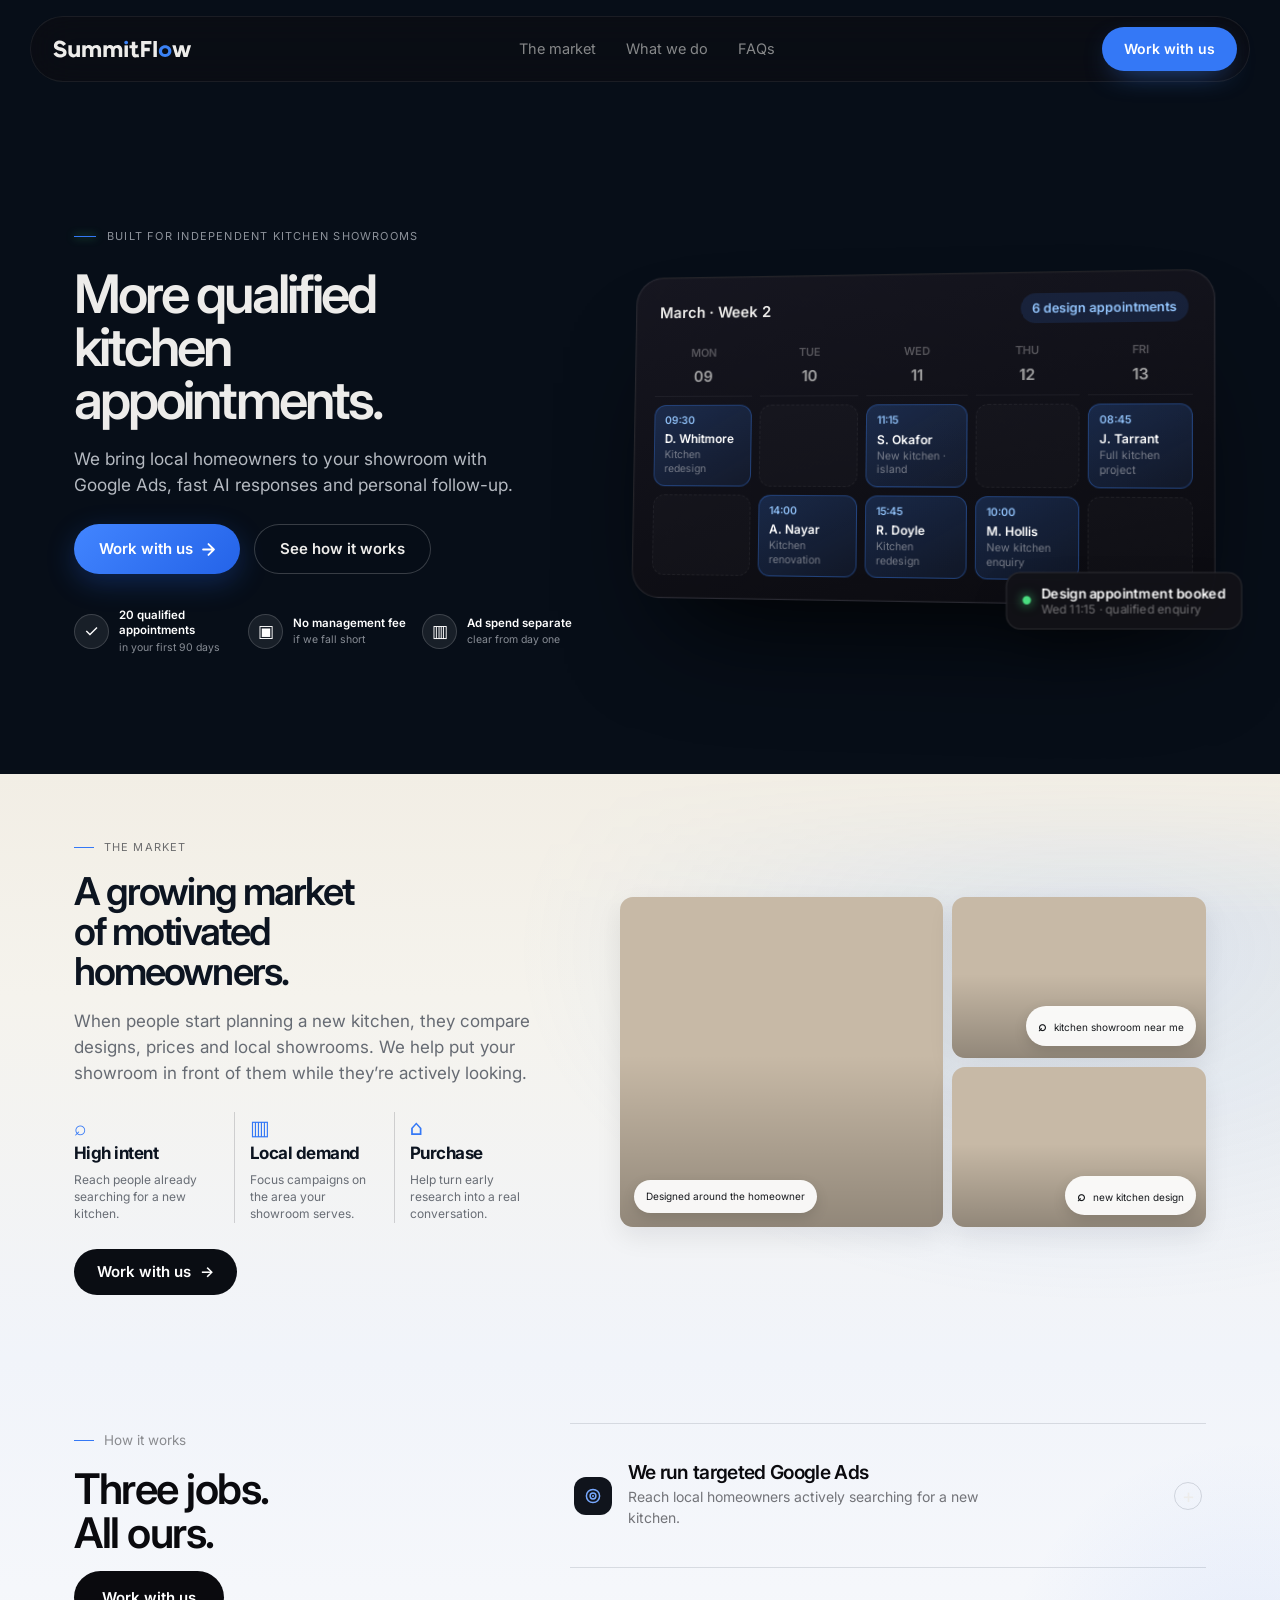
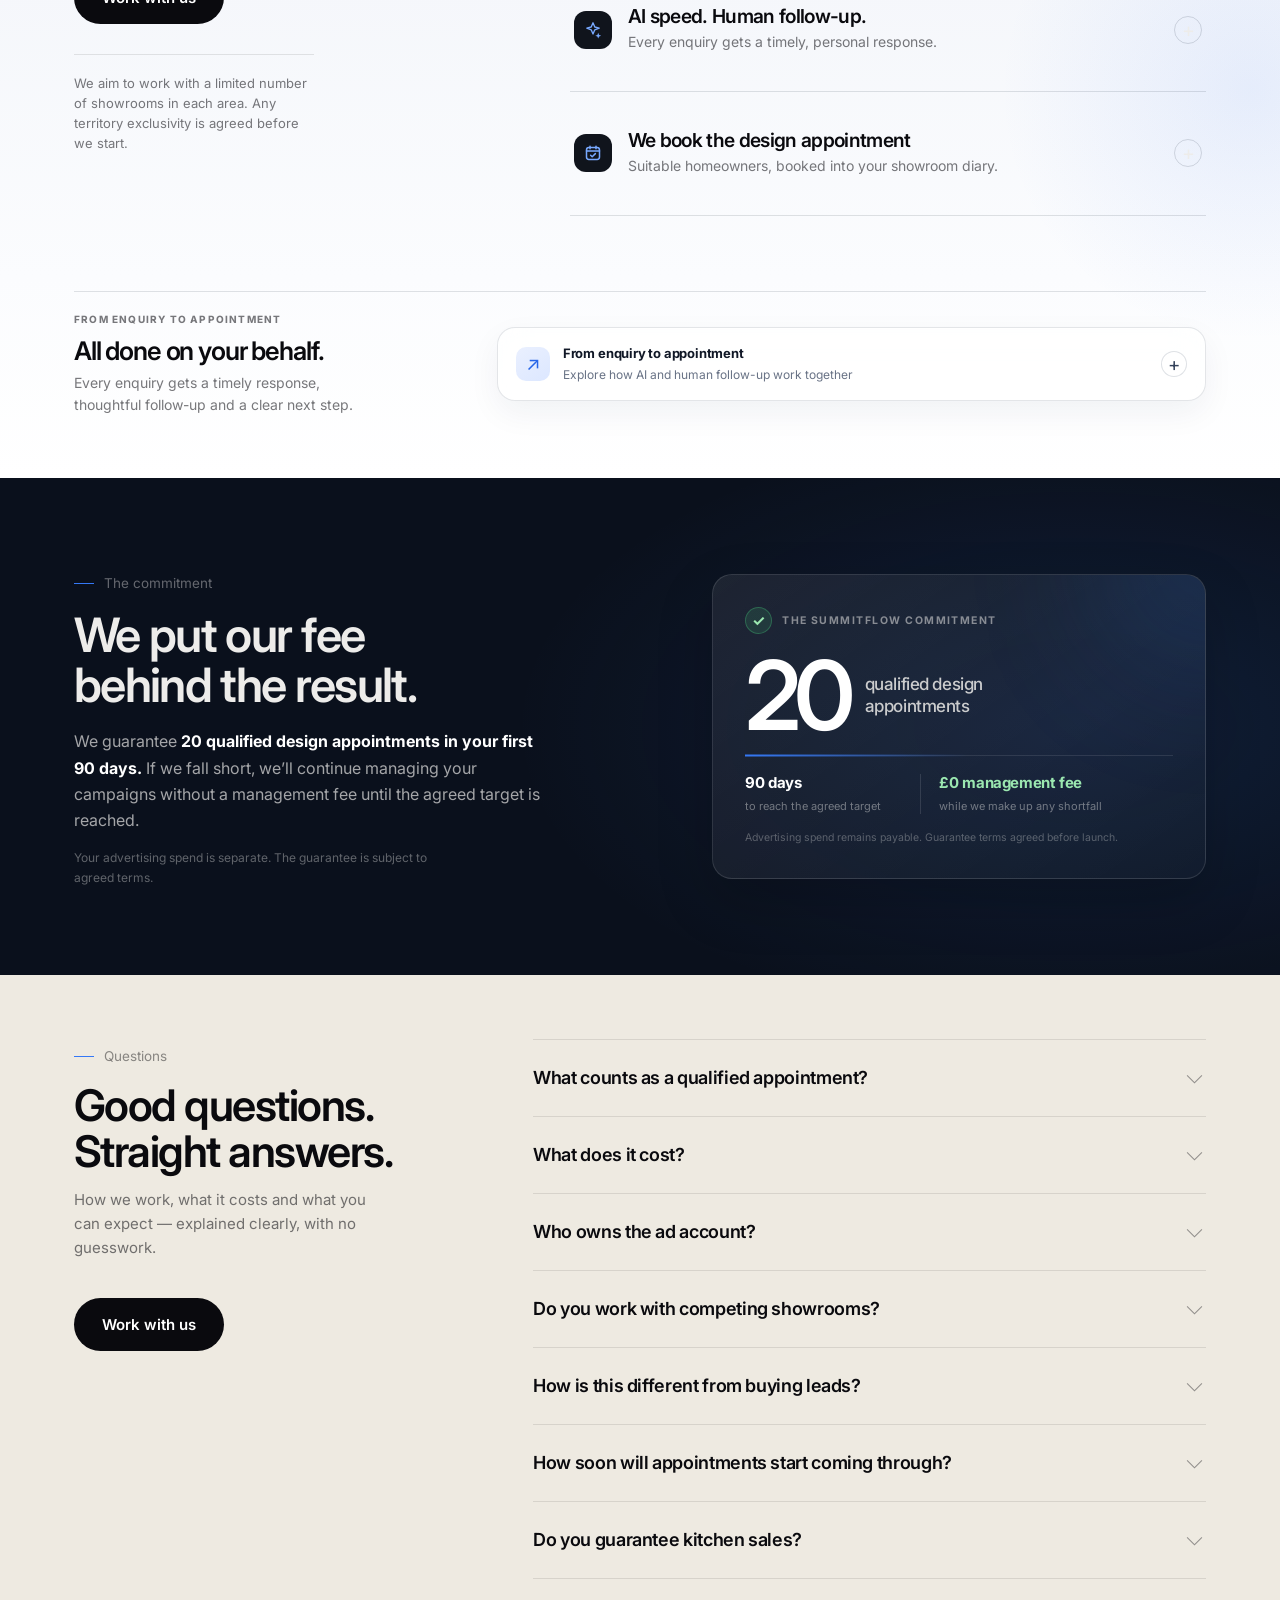
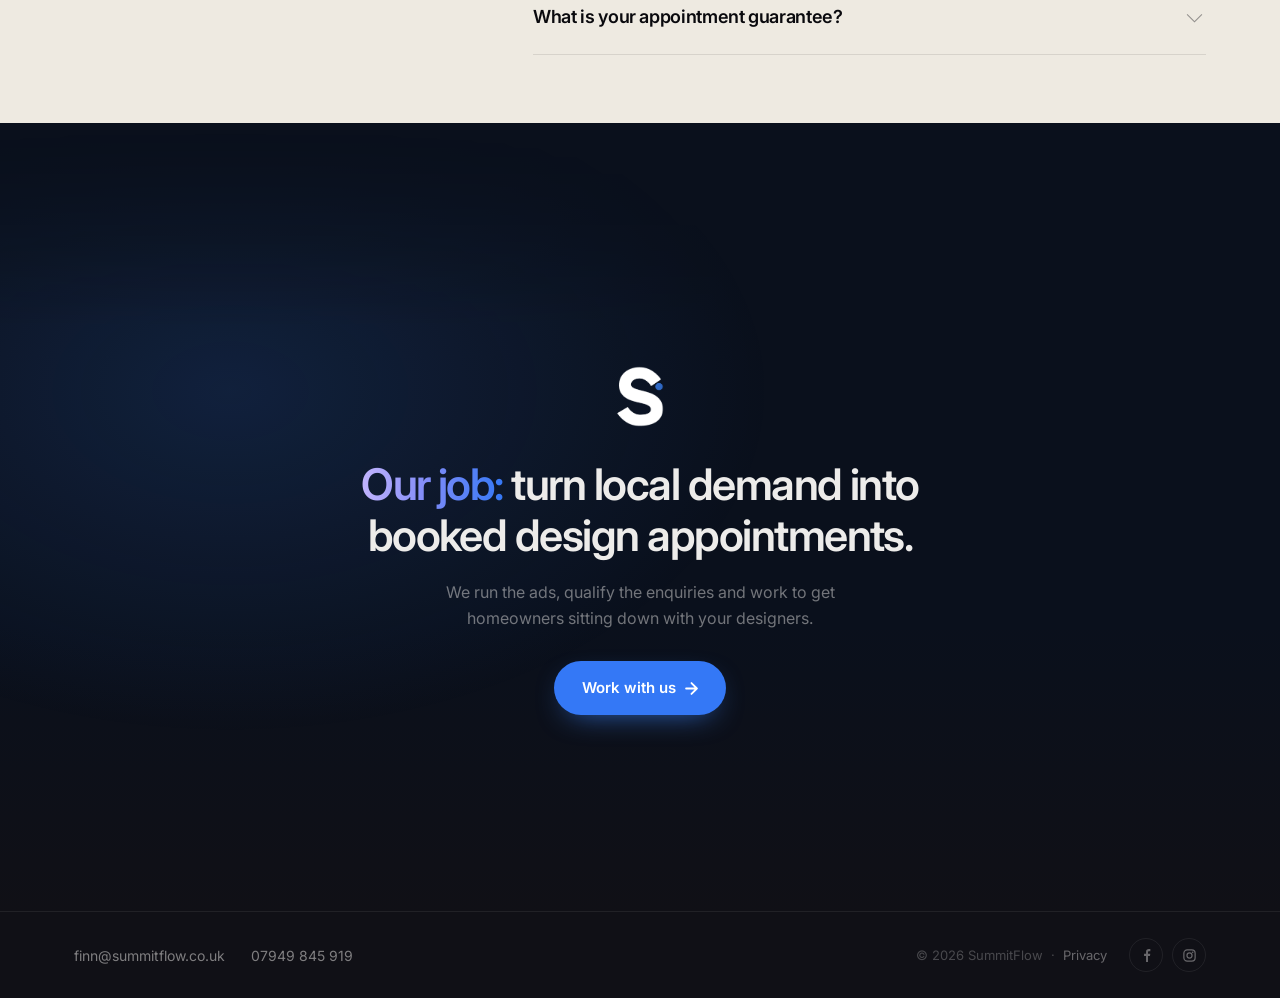
==== index.html @ cc75c5f3 "Add files via upload" ====
<!DOCTYPE html>
<html lang="en">
<head>
<meta charset="UTF-8">
<meta name="viewport" content="width=device-width, initial-scale=1.0">
<meta name="theme-color" content="#0A101C">
<link rel="icon" type="image/png" sizes="16x16" href="/favicon-16x16.png">
<link rel="icon" type="image/png" sizes="32x32" href="/favicon-32x32.png">
<link rel="icon" type="image/x-icon" href="/favicon.ico">
<link rel="apple-touch-icon" sizes="180x180" href="/apple-touch-icon.png">
<link rel="manifest" href="/site.webmanifest">
<meta name="facebook-domain-verification" content="frux6ge8btn7j2e1txwthg2arfwqc0" />
<title>SummitFlow | Kitchen Showroom Appointments — Updated</title>
<meta name="description" content="Qualified kitchen design appointments booked into your showroom diary. Google Ads, homeowner qualification and appointment booking for independent kitchen showrooms.">
<link rel="preconnect" href="https://fonts.googleapis.com">
<link rel="preconnect" href="https://fonts.gstatic.com" crossorigin>
<link href="https://fonts.googleapis.com/css2?family=Inter:wght@400;500;600;700&display=swap" rel="stylesheet">
<style>
:root{
  --ink:#07070A;
  --navy:#0A101C;
  --panel:#101016;
  --paper:#F3F1EC;
  --paper-2:#E7E3D9;

  --text:#EDECEA;
  --mute:rgba(237,236,234,0.46);
  --mute-d:rgba(10,10,14,0.55);

  --blue:#3B82F6;
  --blue-deep:#1D4ED8;
  --blue-pale:#93C5FD;
  --green:#4ADE80;
  --green-dim:rgba(74,222,128,.13);
  --green-line:rgba(74,222,128,.30);
  --rose:#FB7185;
  --rose-dim:rgba(251,113,133,.10);
  --rose-line:rgba(251,113,133,.26);

  --line:rgba(255,255,255,0.07);
  --line-2:rgba(255,255,255,0.13);
  --line-d:rgba(10,10,14,0.10);

  --r-s:10px;
  --r:20px;
  --r-l:28px;

  --px:56px;
  --shell:1220px;
  --gutter:max(var(--px), calc((100vw - var(--shell)) / 2 + var(--px)));

  --foot:112px;
  --air:150px;
  --mid:104px;
  --tight:66px;


  --mark-light:url("[data-uri]");
}
.mark{display:block;background:var(--mark-light) center/contain no-repeat;}
*,*::before,*::after{margin:0;padding:0;box-sizing:border-box;}
html{scroll-behavior:smooth;background:var(--ink);overflow-x:hidden;-webkit-text-size-adjust:100%;text-size-adjust:100%;}
body{background:var(--ink);color:var(--text);font-family:'Inter',system-ui,-apple-system,sans-serif;line-height:1.55;-webkit-font-smoothing:antialiased;overflow-x:hidden;}
a{color:inherit;text-decoration:none;}
:focus-visible{outline:2px solid var(--blue);outline-offset:3px;border-radius:6px;}
img{max-width:100%;display:block;}

h1,h2,h3{font-weight:600;letter-spacing:-0.035em;line-height:1.02;text-wrap:balance;}
section[id]{scroll-margin-top:98px;}
.h1{font-size:clamp(36px,6.8vw,86px);}
.h2{font-size:clamp(28px,4.3vw,58px);}
.mega{font-size:clamp(62px,9.4vw,136px);font-weight:600;letter-spacing:-0.05em;line-height:.88;white-space:nowrap;}
.lead{font-size:clamp(15.5px,1.35vw,19px);color:var(--mute);line-height:1.6;max-width:44ch;}
.micro{font-size:12.5px;color:rgba(237,236,234,.32);}
.on-paper .lead,.on-paper-2 .lead{color:var(--mute-d);}
.on-paper .micro,.on-paper-2 .micro{color:rgba(10,10,14,.4);}

.btn{
  display:inline-flex;align-items:center;gap:9px;
  background:var(--blue);color:#fff;font-size:15px;font-weight:600;
  padding:15px 28px;border-radius:999px;
  transition:background .18s,transform .18s;
  box-shadow:0 10px 30px -14px rgba(59,130,246,.9);white-space:nowrap;
}
.btn:hover{background:var(--blue-deep);transform:translateY(-1px);}
.btn--dark{background:#0A0A0E;box-shadow:none;}
.btn--dark:hover{background:var(--blue);}
.btn--ghost{background:transparent;border:1px solid var(--line-2);box-shadow:none;color:var(--text);}
.btn--ghost:hover{background:rgba(255,255,255,.05);}

/* ══ NAV ══ */
.nav{
  position:fixed;top:16px;left:50%;transform:translateX(-50%);z-index:300;
  width:calc(100% - 32px);max-width:1220px;
  display:flex;align-items:center;justify-content:space-between;
  padding:10px 12px 10px 22px;border-radius:999px;
  background:rgba(14,14,18,0.7);border:1px solid var(--line);
  backdrop-filter:blur(20px) saturate(150%);-webkit-backdrop-filter:blur(20px) saturate(150%);
  transition:background .3s;
}
.nav.scrolled{background:rgba(7,7,10,0.93);}
.logo{display:inline-flex;align-items:center;color:var(--text);}
.logo svg{height:18px;width:auto;display:block;}
.nav-links{list-style:none;display:flex;gap:30px;}
.nav-links a{font-size:14.5px;color:rgba(237,236,234,0.55);transition:color .18s;}
.nav-links a{position:relative;}
.nav-links a:hover{color:var(--text);}
.nav-links a.active{color:var(--text);}
.nav-links a.active::after{content:'';position:absolute;left:50%;bottom:-6px;width:4px;height:4px;margin-left:-2px;border-radius:50%;background:var(--blue);}
.nav>.btn{padding:11px 22px;font-size:14px;}
.ham{display:none;background:none;border:none;cursor:pointer;flex-direction:column;gap:5px;align-items:flex-end;padding:10px;}
.ham span{display:block;height:1.6px;background:var(--text);border-radius:2px;transition:.25s;}
.ham span:nth-child(1),.ham span:nth-child(3){width:19px;}
.ham span:nth-child(2){width:12px;}
.ham.open span:nth-child(1){transform:translateY(6.6px) rotate(45deg);}
.ham.open span:nth-child(2){opacity:0;}
.ham.open span:nth-child(3){width:19px;transform:translateY(-6.6px) rotate(-45deg);}
.drawer{
  display:none;position:fixed;top:78px;left:16px;right:16px;z-index:299;
  background:rgba(10,10,14,0.97);border:1px solid var(--line);border-radius:var(--r);
  padding:10px 20px 22px;flex-direction:column;
  backdrop-filter:blur(20px);-webkit-backdrop-filter:blur(20px);
  opacity:0;transform:translateY(-8px);transition:.22s;pointer-events:none;
}
.drawer.open{opacity:1;transform:translateY(0);pointer-events:all;}
.drawer a{font-size:18px;color:rgba(237,236,234,0.6);padding:15px 0;border-bottom:1px solid var(--line);}
.drawer .d-cta{margin-top:20px;justify-content:center;border:none;}

/* ══ SHELL ══ */
.wrap{max-width:var(--shell);margin:0 auto;padding-left:var(--px);padding-right:var(--px);}
.hero-grid>*,.split>*{min-width:0;}
section{position:relative;}
.field-navy{background:var(--navy);}
.on-paper{background:var(--paper);color:#0A0A0E;}
.on-paper-2{background:var(--paper-2);color:#0A0A0E;}
.on-paper h1,.on-paper h2,.on-paper h3,.on-paper-2 h1,.on-paper-2 h2,.on-paper-2 h3{color:#0A0A0E;}

.eyebrow{display:inline-flex;align-items:center;gap:10px;font-size:13.5px;color:rgba(237,236,234,.4);margin-bottom:16px;}
.eyebrow::before{content:'';width:20px;height:1px;background:var(--blue);}
.on-paper .eyebrow,.on-paper-2 .eyebrow{color:rgba(10,10,14,.45);}

.sect{padding:var(--mid) 0;}
.sect--air{padding:var(--air) 0;}
.sect--tight{padding:var(--tight) 0;}

/* one shared two-column idiom, used by every text section */
.split{display:grid;grid-template-columns:minmax(0,0.82fr) minmax(0,1.18fr);gap:72px;align-items:start;}
.split--mid{align-items:center;}
.sticky-head{position:sticky;top:110px;}

/* ══ HERO ══ */
.hero{padding:168px 0 112px;overflow:hidden;background:linear-gradient(180deg,var(--ink) 0%,var(--ink) 46%,var(--navy) 100%);}
.hero::before{
  content:'';position:absolute;inset:0;pointer-events:none;
  background:
    radial-gradient(1000px 560px at 78% 32%, rgba(59,130,246,0.20), transparent 66%),
    radial-gradient(700px 400px at 3% 66%, rgba(29,78,216,0.13), transparent 72%);
  -webkit-mask-image:linear-gradient(180deg,#000 0%,#000 62%,transparent 100%);
  mask-image:linear-gradient(180deg,#000 0%,#000 62%,transparent 100%);
}
.hero-grid{display:grid;grid-template-columns:1fr 1.04fr;gap:60px;align-items:center;position:relative;z-index:2;}
.pill{
  display:inline-flex;align-items:center;gap:9px;font-size:13.5px;color:rgba(237,236,234,0.6);
  padding:7px 16px 7px 12px;border:1px solid var(--line-2);border-radius:999px;
  background:rgba(255,255,255,0.03);margin-bottom:30px;
}
.pill i{width:6px;height:6px;border-radius:50%;background:var(--green);box-shadow:0 0 9px rgba(74,222,128,.85);font-style:normal;flex-shrink:0;}
.hero h1{max-width:15ch;margin-bottom:24px;}
.hero .lead{margin-bottom:34px;max-width:40ch;}
.hero-cta{display:flex;align-items:center;gap:16px;flex-wrap:wrap;}
.hero-foot{display:flex;gap:34px;flex-wrap:wrap;margin-top:52px;padding-top:26px;border-top:1px solid var(--line);font-size:14px;color:rgba(237,236,234,0.4);}
.hero-foot b{color:var(--text);font-weight:600;}

.diary-stage{position:relative;perspective:1600px;}
.diary{
  background:linear-gradient(168deg,#161620 0%,#0B0B10 100%);
  border:1px solid rgba(255,255,255,0.09);border-radius:var(--r-l);padding:20px 20px 22px;
  box-shadow:0 60px 110px -45px rgba(0,0,0,.95), 0 0 0 1px rgba(255,255,255,.02) inset;
  transform:rotateY(-9deg) rotateX(3deg);transform-origin:left center;
}
.d-top{display:flex;align-items:center;justify-content:space-between;margin-bottom:18px;padding:0 4px;}
.d-month{font-size:15px;font-weight:600;}
.d-count{font-size:12.5px;color:var(--blue-pale);background:rgba(59,130,246,.14);padding:5px 11px;border-radius:999px;font-weight:600;}
.d-days{display:grid;grid-template-columns:repeat(5,1fr);gap:8px;}
.d-col{display:grid;grid-template-rows:auto 1fr 1fr;gap:8px;min-width:0;}
.d-dow{font-size:11px;font-weight:600;color:rgba(237,236,234,.3);text-align:center;padding-bottom:7px;border-bottom:1px solid rgba(255,255,255,.05);}
.d-dow b{display:block;font-size:15px;color:rgba(237,236,234,.65);margin-top:3px;font-weight:600;}
.slot{border-radius:12px;padding:9px 10px;min-height:52px;background:rgba(255,255,255,0.02);border:1px dashed rgba(255,255,255,0.055);}
.appt{background:linear-gradient(150deg,rgba(59,130,246,.22),rgba(59,130,246,.09));border:1px solid rgba(59,130,246,.34);border-radius:12px;padding:9px 10px;min-height:52px;}
.appt .t,.appt .n,.appt .p{display:block;}
.appt .t{font-size:10.5px;color:rgba(147,197,253,.95);font-weight:600;line-height:1.2;}
.appt .n{font-size:12px;color:#fff;font-weight:600;margin-top:4px;line-height:1.25;}
.appt .p{font-size:10.5px;color:rgba(237,236,234,.45);margin-top:2px;line-height:1.3;}
.appt--new{animation:land .7s 1.15s cubic-bezier(.2,.9,.25,1.05) both;}
@keyframes land{0%{opacity:0;transform:translateY(-14px) scale(.94);}100%{opacity:1;transform:none;}}
.d-toast{
  position:absolute;right:-22px;bottom:-24px;z-index:4;display:flex;align-items:center;gap:10px;
  background:rgba(18,18,24,.95);border:1px solid var(--line-2);border-radius:14px;padding:11px 15px;
  box-shadow:0 24px 50px -20px rgba(0,0,0,.9);
  backdrop-filter:blur(14px);-webkit-backdrop-filter:blur(14px);
  transform:translateZ(70px);animation:toastIn .6s 1.75s cubic-bezier(.2,.9,.25,1.05) both;
}
.d-toast .dot{width:8px;height:8px;border-radius:50%;background:var(--green);box-shadow:0 0 10px rgba(74,222,128,.9);flex-shrink:0;}
.d-toast p{font-size:13px;font-weight:600;color:#fff;line-height:1.25;}
.d-toast small{display:block;font-size:11.5px;font-weight:400;color:rgba(237,236,234,.45);margin-top:1px;}
@keyframes toastIn{from{opacity:0;transform:translateZ(70px) translateY(12px) scale(.96);}to{opacity:1;transform:translateZ(70px);}}
@keyframes toastInFlat{from{opacity:0;transform:translateY(10px);}to{opacity:1;transform:none;}}


/* ══ CHANNEL CHIPS (hero) ══ */
.hero-foot{align-items:center;gap:14px;}
.ch{
  display:inline-flex;align-items:center;gap:10px;
  font-size:14.5px;font-weight:600;color:var(--text);
  border:1px solid var(--line-2);border-radius:999px;
  padding:9px 18px 9px 13px;background:rgba(255,255,255,.04);
}
.ch svg{flex-shrink:0;display:block;}
.ch-note{font-size:14px;color:rgba(237,236,234,.4);}

/* ══ MARKET TABS ══ */
.market{
  background:var(--navy);padding:var(--tight) 0;overflow:hidden;position:relative;
  min-height:100svh;display:flex;align-items:center;
}
.market::before{
  content:'';position:absolute;inset:0;pointer-events:none;
  background:radial-gradient(860px 520px at 86% 30%, rgba(59,130,246,.14), transparent 68%);
  -webkit-mask-image:linear-gradient(180deg,transparent 0%,#000 24%);
  mask-image:linear-gradient(180deg,transparent 0%,#000 24%);
}
.market>.wrap{position:relative;z-index:2;}
.market-head .h2{max-width:26ch;margin-bottom:18px;}
.market-head .lead{max-width:44ch;}
.race{margin-top:30px;}

.race-switch{
  position:relative;display:inline-flex;gap:2px;padding:4px;
  border:1px solid var(--line-2);border-radius:999px;background:rgba(255,255,255,.03);
}
.rs{
  position:relative;z-index:2;font-family:inherit;font-size:14px;font-weight:500;cursor:pointer;
  background:none;border:none;border-radius:999px;padding:11px 22px;white-space:nowrap;
  color:rgba(237,236,234,.5);transition:color .24s;
}
.rs[aria-selected="true"]{color:#fff;font-weight:600;}
.rs-glide{
  position:absolute;z-index:1;top:4px;bottom:4px;left:4px;
  border-radius:999px;background:var(--blue);
  box-shadow:0 8px 22px -10px rgba(59,130,246,.9);
  transition:transform .34s cubic-bezier(.16,1,.3,1),width .34s cubic-bezier(.16,1,.3,1);
}

.tracks{display:grid;margin-top:34px;}
.track{position:relative;grid-area:1 / 1 / 2 / 2;align-self:start;}
.track[hidden]{display:block;visibility:hidden;pointer-events:none;}
.rail{position:absolute;left:11%;right:11%;top:12px;height:2px;background:rgba(255,255,255,.09);border-radius:2px;}
.rail-fill{
  display:block;height:100%;width:0;border-radius:2px;
  background:linear-gradient(90deg,var(--blue-deep),var(--blue));
  transition:width 1.9s cubic-bezier(.4,0,.2,1);
}
.track.on .rail-fill{width:100%;}
.track--stall .rail{background:none;border-top:2px dashed rgba(255,255,255,.1);height:0;}
.track--stall .rail-fill{background:var(--blue);height:2px;margin-top:-2px;}
.track--stall.on .rail-fill{width:11%;}

.nodes{list-style:none;display:grid;grid-template-columns:repeat(4,1fr);gap:20px;position:relative;}
.nodes li{
  display:flex;flex-direction:column;align-items:center;text-align:center;
  padding:0 6px;min-width:0;min-height:88px;opacity:0;transform:translateY(6px);
}
.track.on .nodes li{
  animation:nodeIn .5s cubic-bezier(.16,1,.3,1) calc(var(--i) * .42s + .12s) both;
}
@keyframes nodeIn{to{opacity:1;transform:none;}}
.node{
  width:26px;height:26px;border-radius:50%;margin-bottom:15px;flex-shrink:0;
  background:var(--ink);border:2px solid rgba(255,255,255,.14);
  transition:border-color .3s,background .3s,box-shadow .3s;
}
.track.on .nodes li .node{
  border-color:var(--blue);background:var(--blue);
  box-shadow:0 0 0 5px rgba(59,130,246,.15);
}
.nodes b{font-size:15.5px;font-weight:600;letter-spacing:-0.015em;color:var(--text);line-height:1.25;}
.nodes span:last-child{font-size:13.5px;color:rgba(237,236,234,.38);margin-top:6px;line-height:1.45;}

.track--stall .nodes li:not(:first-child) .node{border-style:dashed;}
.track--stall.on .nodes li:not(:first-child) .node{background:transparent;border-color:rgba(147,197,253,.42);box-shadow:none;}
.track--stall.on .nodes li:not(:first-child) b{color:rgba(237,236,234,.62);}

.outcome{
  display:inline-flex;align-items:center;gap:10px;margin-top:28px;
  font-size:14.5px;font-weight:600;border-radius:999px;padding:11px 20px 11px 17px;
  opacity:0;
}
.track.on .outcome{animation:nodeIn .5s cubic-bezier(.16,1,.3,1) 1.85s both;}
.outcome::before{content:'';width:7px;height:7px;border-radius:50%;flex-shrink:0;}
.outcome--win{color:var(--green);background:var(--green-dim);border:1px solid var(--green-line);}
.outcome--win::before{background:var(--green);box-shadow:0 0 9px rgba(74,222,128,.85);}
.outcome--lose{color:var(--rose);background:var(--rose-dim);border:1px solid var(--rose-line);}
.outcome--lose::before{background:var(--rose);}

.verdict{margin-top:38px;padding-top:30px;border-top:1px solid var(--line-2);}
.verdict-line{
  font-size:clamp(20px,2.1vw,28px);font-weight:600;letter-spacing:-0.03em;
  line-height:1.2;color:var(--text);max-width:24ch;text-wrap:balance;
}
.verdict-sub{margin-top:13px;font-size:15.5px;line-height:1.6;color:var(--mute);max-width:56ch;}
.verdict .btn{margin-top:22px;}

/* ══ SPLIT ROWS (what you get) ══ */
.rows{display:flex;flex-direction:column;}
.row-item{display:grid;grid-template-columns:38px 1fr;gap:22px;padding:32px 0;border-top:1px solid var(--line-d);}
.row-item:last-child{border-bottom:1px solid var(--line-d);}
.row-ic{width:38px;height:38px;border-radius:12px;background:#0A0A0E;color:var(--blue-pale);display:flex;align-items:center;justify-content:center;flex-shrink:0;}
.row-item h3{font-size:clamp(19px,1.7vw,23px);margin-bottom:7px;}
.row-item p{font-size:15.5px;color:var(--mute-d);line-height:1.6;max-width:40ch;}
.row-ic{transition:background .22s,color .22s;}
.offer-note{
  margin-top:28px;padding-top:22px;border-top:1px solid var(--line-d);
  font-size:14.5px;line-height:1.6;color:var(--mute-d);max-width:32ch;
}
.row-item:hover .row-ic{background:var(--blue);color:#fff;}
/* AI + human follow-up visual */
.followup-visual{margin-top:22px;padding:18px;border:1px solid rgba(10,10,14,.12);border-radius:18px;background:linear-gradient(145deg,rgba(255,255,255,.86),rgba(240,239,234,.72));max-width:560px;box-shadow:0 16px 36px rgba(10,10,14,.06);}
.followup-top{display:flex;align-items:center;justify-content:space-between;gap:12px;margin-bottom:15px;font-size:11px;font-weight:700;letter-spacing:.09em;text-transform:uppercase;color:rgba(10,10,14,.48);}
.live-pill{display:inline-flex;align-items:center;gap:6px;padding:5px 8px;border-radius:99px;background:rgba(22,163,74,.09);color:#167442;font-size:10px;letter-spacing:.04em;white-space:nowrap;}
.live-pill i{width:5px;height:5px;border-radius:50%;background:#22a05a;}
.followup-flow{display:grid;grid-template-columns:1fr 22px 1fr 22px 1fr;align-items:center;gap:6px;}
.followup-node{min-width:0;min-height:106px;padding:12px 10px;border:1px solid rgba(10,10,14,.09);border-radius:13px;background:rgba(255,255,255,.8);}
.followup-node .mini-icon{width:27px;height:27px;display:flex;align-items:center;justify-content:center;border-radius:8px;background:#e9efff;color:#285bd6;margin-bottom:10px;}
.followup-node strong{display:block;font-size:12px;line-height:1.25;color:#101116;margin-bottom:5px;}
.followup-node span{display:block;font-size:10.5px;line-height:1.4;color:rgba(10,10,14,.55);}
.flow-arrow{color:#6d86c9;text-align:center;font-size:17px;}
.followup-foot{display:flex;align-items:center;gap:8px;margin-top:13px;padding-top:12px;border-top:1px solid rgba(10,10,14,.09);font-size:11px;line-height:1.4;color:rgba(10,10,14,.56);}
.followup-foot b{color:#171923;}
@media(max-width:600px){.followup-visual{padding:12px}.followup-flow{grid-template-columns:1fr;gap:7px}.flow-arrow{transform:rotate(90deg);height:14px;line-height:14px}.followup-node{min-height:0;display:grid;grid-template-columns:30px 1fr;column-gap:9px;align-items:center;padding:10px}.followup-node .mini-icon{grid-row:span 2;margin:0}.followup-node strong{margin:0}.followup-node span{font-size:11px}}


/* Expandable enquiry-to-appointment journey */
.followup-bottom{grid-column:1 / -1;margin-top:42px;padding-top:26px;border-top:1px solid var(--line-d);display:grid;grid-template-columns:minmax(220px,.72fr) minmax(0,1.28fr);gap:32px;align-items:start;}
.followup-bottom-kicker{display:block;font-size:10px;font-weight:750;letter-spacing:.12em;color:var(--mute-d);text-transform:uppercase;margin-bottom:9px;}
.followup-bottom-intro p{max-width:29ch;margin:0;color:var(--mute-d);font-size:14px;line-height:1.65;}
.followup-details{margin:0;max-width:none;border:1px solid var(--line-d);border-radius:16px;background:rgba(255,255,255,.58);overflow:hidden;}
.followup-summary{display:flex;align-items:center;gap:12px;padding:15px 16px;cursor:pointer;list-style:none;}
.followup-summary::-webkit-details-marker{display:none;}
.summary-icon{width:34px;height:34px;flex:0 0 34px;display:grid;place-items:center;border-radius:10px;background:#e9efff;color:#285bd6;font-size:19px;}
.summary-copy{display:flex;flex:1;min-width:0;flex-direction:column;gap:3px;}
.summary-copy strong{font-size:13px;line-height:1.35;color:var(--text);}
.summary-copy small{font-size:12px;line-height:1.45;color:var(--mute-d);}
.summary-toggle{width:26px;height:26px;display:grid;place-items:center;border:1px solid var(--line-d);border-radius:50%;font-size:19px;line-height:1;color:var(--text);transition:transform .2s,background .2s;}
.followup-details[open] .summary-toggle{transform:rotate(45deg);background:var(--text);color:#fff;}
.followup-details[open] .followup-visual{margin:0 12px 12px;max-width:none;box-shadow:none;}
@media(max-width:760px){.followup-bottom{grid-template-columns:1fr;gap:16px;margin-top:28px;padding-top:22px}.followup-bottom-intro p{max-width:48ch}}
.followup-summary:focus-visible{outline:2px solid var(--blue);outline-offset:-3px;border-radius:14px;}

/* ══ FAQ ══ */
.split--faq{grid-template-columns:minmax(0,0.72fr) minmax(0,1.28fr);}
@media(max-width:1140px){.split--faq{grid-template-columns:1fr;}}

.q-body{overflow:hidden;height:0;}
.q-body{transition:height .3s cubic-bezier(.16,1,.3,1);}

.q{border-bottom:1px solid var(--line-d);}
.q:first-of-type{border-top:1px solid var(--line-d);}
.q summary{list-style:none;cursor:pointer;padding:24px 44px 24px 0;position:relative;font-size:18px;font-weight:600;letter-spacing:-0.02em;}
.q summary::-webkit-details-marker{display:none;}
.q summary::after{content:'';position:absolute;right:6px;top:50%;width:11px;height:11px;border-right:1.8px solid rgba(10,10,14,.4);border-bottom:1.8px solid rgba(10,10,14,.4);transform:translateY(-70%) rotate(45deg);transition:transform .25s;}
.q[open] summary::after{transform:translateY(-20%) rotate(-135deg);}
.q p{font-size:15.5px;color:var(--mute-d);line-height:1.65;padding:0 40px 26px 0;max-width:66ch;}

/* ══ MISSION ══ */
.mission{
  background:linear-gradient(180deg,var(--navy) 0%,var(--navy) 64%,var(--panel) 100%);
  padding:calc(var(--tight) + 46px) 0 var(--tight);overflow:hidden;position:relative;
  min-height:calc(100svh - var(--foot));display:flex;align-items:center;
}
.mission::before{
  content:'';position:absolute;inset:0;pointer-events:none;
  background:radial-gradient(820px 520px at 18% 34%, rgba(59,130,246,.15), transparent 66%);
  -webkit-mask-image:linear-gradient(180deg,transparent 0%,#000 26%);
  mask-image:linear-gradient(180deg,transparent 0%,#000 26%);
}
.mission>.wrap{position:relative;z-index:2;}
.mission-in{display:flex;flex-direction:column;align-items:center;text-align:center;}
.mission-mark{width:48px;height:61px;margin-bottom:32px;}
.mission-line{
  font-size:clamp(26px,3.4vw,48px);font-weight:600;letter-spacing:-0.035em;
  line-height:1.16;color:var(--text);max-width:32ch;text-wrap:balance;
}
.grad{
  background:linear-gradient(94deg,#C4B5FD 0%,#818CF8 46%,var(--blue) 100%);
  -webkit-background-clip:text;background-clip:text;
  color:transparent;-webkit-text-fill-color:transparent;
}
.mission-sub{
  margin-top:20px;font-size:16px;line-height:1.6;
  color:var(--mute);max-width:48ch;
}
.mission-cta{margin-top:30px;}
/* ══ FOOTER ══ */
footer{background:var(--panel);border-top:1px solid var(--line);padding:26px 0;}
.f-bar{display:flex;justify-content:space-between;align-items:center;gap:20px;flex-wrap:wrap;}
.f-contact{display:flex;gap:26px;flex-wrap:wrap;}
.f-contact a{font-size:14px;color:rgba(237,236,234,.5);transition:.15s;overflow-wrap:anywhere;}
.f-contact a:hover{color:var(--text);}
.f-right{display:flex;align-items:center;gap:22px;flex-wrap:wrap;}
.f-legal{font-size:13px;color:rgba(237,236,234,.26);}
.f-legal a{color:rgba(237,236,234,.4);}
.f-soc{display:flex;gap:9px;}
.soc{width:34px;height:34px;border:1px solid var(--line);border-radius:50%;display:flex;align-items:center;justify-content:center;color:rgba(237,236,234,.4);transition:.18s;}
.soc:hover{border-color:rgba(59,130,246,.5);color:var(--blue);background:rgba(59,130,246,.07);}

/* ══ REVEAL ══ */
.rv{opacity:0;transform:translateY(18px);transition:opacity .7s cubic-bezier(.16,1,.3,1),transform .7s cubic-bezier(.16,1,.3,1);}
.rv.in{opacity:1;transform:none;}
.dl1{transition-delay:.06s}.dl2{transition-delay:.12s}.dl3{transition-delay:.18s}
.ha{opacity:0;animation:up .75s cubic-bezier(.16,1,.3,1) forwards;}
.a1{animation-delay:.05s}.a2{animation-delay:.14s}.a3{animation-delay:.23s}.a4{animation-delay:.32s}.a5{animation-delay:.41s}.a6{animation-delay:.3s}
@keyframes up{from{opacity:0;transform:translateY(18px)}to{opacity:1;transform:none}}

/* ══════════ RESPONSIVE ══════════ */
@media(min-width:1560px){:root{--shell:1320px;--px:64px;--air:180px;}}

@media(max-width:1280px){
  :root{--px:44px;--air:126px;--mid:92px;}
  .hero-grid{gap:46px;}
  .split{gap:56px;}
}

@media(max-width:1140px){
  :root{--px:36px;}
  .nav-links{gap:22px;}
  .nav-links a{font-size:14px;}
  .nav{padding-left:18px;}
  .hero-grid{grid-template-columns:1fr 1.06fr;gap:36px;}
  .hero-foot{gap:22px;}
  .split{grid-template-columns:1fr;gap:34px;}
  .sticky-head{position:static;}
}

@media(max-width:1024px){
  :root{--air:112px;--mid:84px;--tight:56px;}
  .hero{padding:150px 0 92px;}
  .hero-grid{grid-template-columns:1fr;gap:54px;max-width:760px;}
  .hero h1{max-width:14ch;}
  .hero .lead{max-width:46ch;}
  .diary{transform:none;max-width:660px;}
  .diary-stage{perspective:none;}
  .d-toast{left:0;right:auto;bottom:-18px;transform:none;animation:toastInFlat .6s 1.75s cubic-bezier(.2,.9,.25,1.05) both;}
}

@media(max-width:900px){
  :root{--px:24px;--air:88px;--mid:72px;--tight:48px;--foot:224px;}
  section[id]{scroll-margin-top:84px;}
  .nav{top:12px;width:calc(100% - 32px);padding:9px 9px 9px 18px;}
  .nav-links,.nav>.btn{display:none;}
  .ham{display:flex;}
  .drawer{display:flex;top:72px;left:16px;right:16px;}

  .hero{padding:126px 0 72px;}
  .hero-grid{gap:44px;}
  .pill{font-size:13px;margin-bottom:24px;}

  .d-days{display:flex;flex-direction:column;gap:10px;}
  .d-col{display:grid;grid-template-columns:52px 1fr;grid-template-rows:none;column-gap:12px;row-gap:6px;align-items:center;}
  .d-col .slot{display:none;}
  .d-col .appt{grid-column:2;}
  .appt{display:grid;grid-template-columns:auto 1fr;column-gap:10px;row-gap:1px;align-items:center;min-height:0;padding:10px 12px;}
  .appt .t{grid-column:1;grid-row:1 / span 2;align-self:center;font-size:11.5px;}
  .appt .n{grid-column:2;grid-row:1;margin-top:0;font-size:13px;}
  .appt .p{grid-column:2;grid-row:2;margin-top:0;font-size:11px;}
  .d-dow{grid-column:1;grid-row:1;text-align:left;padding-bottom:0;border-bottom:none;font-size:10.5px;line-height:1.2;}
  .d-dow b{display:inline;font-size:14px;margin-top:0;margin-left:4px;}
  .diary{padding:18px 18px 20px;border-radius:22px;}
  .d-top{margin-bottom:14px;}
  .d-toast{position:static;margin:12px 0 0;width:fit-content;animation:toastInFlat .6s 1.75s cubic-bezier(.2,.9,.25,1.05) both;}


  .mission-mark{width:42px;height:53px;margin-bottom:32px;}
  .mission-line{max-width:24ch;}
  .mission-sub{margin-top:24px;font-size:15.5px;}

  .market{min-height:0;padding:var(--mid) 0;}
  .mission{min-height:0;padding:var(--mid) 0 var(--tight);}
  .race{margin-top:30px;}
  .race-switch{display:flex;width:100%;}
  .rs{flex:1;padding:11px 12px;font-size:13px;white-space:normal;}
  .tracks{display:block;margin-top:30px;}
  .track{grid-area:auto;}
  .track[hidden]{display:none;}
  .rail{left:13px;right:auto;top:13px;bottom:52px;width:2px;height:auto;}
  .rail-fill{width:2px !important;height:0;transition:height 1.9s cubic-bezier(.4,0,.2,1);}
  .track.on .rail-fill{height:100%;}
  .track--stall .rail{
    background:none;border-top:none;height:auto;width:0;
    border-left:2px dashed rgba(255,255,255,.1);
  }
  .track--stall .rail-fill{margin:0 0 0 -2px;height:0;}
  .track--stall.on .rail-fill{height:11%;}
  .rs{line-height:1.25;}
  .nodes{grid-template-columns:1fr;gap:26px;}
  .nodes li{min-height:0;}
  .nodes li{flex-direction:row;align-items:flex-start;text-align:left;gap:16px;padding:0;flex-wrap:wrap;}
  .node{margin-bottom:0;margin-top:1px;}
  .nodes b{flex:1;min-width:0;}
  .nodes span:last-child{width:100%;padding-left:42px;margin-top:4px;}
  .outcome{margin-top:30px;font-size:13.5px;}
  .verdict{margin-top:40px;padding-top:32px;}

  .row-item{padding:26px 0;}

  .q summary{font-size:16.5px;padding:20px 38px 20px 0;}
  .q p{font-size:15px;padding:0 0 22px 0;}


  footer{padding:48px 0 26px;}
  .f-bar{flex-direction:column;align-items:flex-start;gap:16px;}
  .f-contact{gap:8px;flex-direction:column;}
}

@media(max-width:720px){
  .hero-foot{gap:16px;font-size:13.5px;}
  .row-item{grid-template-columns:1fr;gap:14px;}
}

@media(max-width:560px){
  :root{--px:24px;--air:72px;--mid:60px;--tight:44px;--foot:238px;}
  .hero{padding:112px 0 60px;}
  .hero-grid{gap:38px;}
  .hero .lead{max-width:100%;}
  .hero-cta{flex-direction:column;align-items:stretch;gap:10px;}
  .hero-cta .btn{width:100%;justify-content:center;}
  .hero-foot{flex-direction:column;align-items:flex-start;gap:10px;margin-top:36px;padding-top:20px;}
  .diary{padding:16px 14px 18px;}
  .d-top{flex-wrap:wrap;gap:8px;}
  .d-month{font-size:14px;}
  .d-count{font-size:11.5px;padding:4px 10px;}
  .d-col{grid-template-columns:46px 1fr;column-gap:10px;}
  .d-toast{padding:10px 13px;}
  .d-toast p{font-size:12.5px;}
}

@media(max-width:400px){
  :root{--px:20px;}
  .nav{padding:8px 8px 8px 15px;}
  .logo svg{height:16px;}
  .hero h1{max-width:100%;letter-spacing:-0.03em;}
  .pill{font-size:12.5px;padding:6px 13px 6px 10px;}
  .d-col{grid-template-columns:42px 1fr;}
  .d-dow{font-size:10px;}
  .d-dow b{font-size:13px;}
  .q summary{font-size:15.5px;}
}

@media(max-height:620px) and (orientation:landscape){.hero{padding:106px 0 48px;}.mission{min-height:0;}}

/* FAQ keeps its two-column layout and pinned heading down to tablet */
@media(min-width:901px){
  .split--faq{grid-template-columns:minmax(0,0.74fr) minmax(0,1.26fr);gap:48px;}
  .split--faq .sticky-head{position:sticky;top:118px;align-self:start;}
}
@media(prefers-reduced-motion:reduce){
  *,*::before,*::after{animation-duration:.001ms !important;animation-delay:0ms !important;transition-duration:.001ms !important;}
  .rv{opacity:1;transform:none;}
  .ha{opacity:1;}
  html{scroll-behavior:auto;}
}
/* ══ FINAL LAYOUT POLISH ══ */
.guarantee-section{overflow:hidden;background:radial-gradient(850px 460px at 84% 50%,rgba(59,130,246,.13),transparent 66%),var(--navy);}
.guarantee-grid{display:grid;grid-template-columns:minmax(0,1.05fr) minmax(360px,.95fr);gap:clamp(44px,7vw,100px);align-items:center;}
.guarantee-copy .h2{max-width:13ch;font-size:clamp(38px,4.2vw,58px);line-height:1.04;margin:0 0 22px;}
.guarantee-copy .lead{max-width:48ch;line-height:1.75;color:rgba(237,236,234,.68);}
.guarantee-copy .lead strong{color:#fff;}
.guarantee-note{margin-top:18px;font-size:12.5px;line-height:1.65;color:rgba(237,236,234,.38);max-width:48ch;}
.guarantee-card{position:relative;overflow:hidden;padding:clamp(24px,3vw,36px);border-radius:24px;border:1px solid rgba(255,255,255,.12);background:linear-gradient(145deg,rgba(255,255,255,.075),rgba(255,255,255,.025));box-shadow:0 32px 80px -44px rgba(0,0,0,.8),inset 0 1px 0 rgba(255,255,255,.06);}
.guarantee-card:after{content:"";position:absolute;width:250px;height:250px;border-radius:50%;background:rgba(59,130,246,.13);filter:blur(60px);right:-130px;top:-140px;pointer-events:none;}
.guarantee-card-top{display:flex;align-items:center;gap:10px;font-size:10.5px;font-weight:700;letter-spacing:.14em;color:rgba(237,236,234,.52);position:relative;z-index:1;}
.guarantee-symbol{display:grid;place-items:center;width:27px;height:27px;border-radius:50%;color:#9BE7B0;background:rgba(74,222,128,.12);border:1px solid rgba(74,222,128,.28);font-size:15px;letter-spacing:0;}
.guarantee-number{display:flex;align-items:center;gap:20px;margin:28px 0 24px;position:relative;z-index:1;}
.guarantee-number strong{font-size:clamp(76px,9vw,118px);letter-spacing:-.085em;line-height:.82;font-weight:600;color:#fff;}
.guarantee-number span{font-size:clamp(16px,1.5vw,20px);line-height:1.25;letter-spacing:-.025em;color:rgba(237,236,234,.84);font-weight:500;}
.guarantee-rule{height:1px;background:rgba(255,255,255,.10);position:relative;z-index:1;}
.guarantee-rule span{display:block;width:52%;height:2px;transform:translateY(-.5px);background:linear-gradient(90deg,var(--blue),rgba(59,130,246,0));}
.guarantee-card-bottom{display:grid;grid-template-columns:.78fr 1.22fr;gap:18px;padding-top:22px;position:relative;z-index:1;}
.guarantee-card-bottom b,.guarantee-card-bottom small{display:block;}
.guarantee-card-bottom b{font-size:17px;color:#fff;letter-spacing:-.025em;line-height:1.25;}
.guarantee-card-bottom small{font-size:11.5px;line-height:1.5;color:rgba(237,236,234,.43);margin-top:7px;}
.guarantee-protection{padding-left:18px;border-left:1px solid rgba(255,255,255,.12);}
.guarantee-protection b{color:#9BE7B0;font-size:15px;}
.guarantee-disclaimer{font-size:10.5px;line-height:1.5;color:rgba(237,236,234,.32);margin-top:22px;position:relative;z-index:1;}
.faq-intro{max-width:30ch;line-height:1.7;}
.followup-visual{max-width:100%;}
@media(max-width:800px){.guarantee-grid{grid-template-columns:1fr;gap:34px}.guarantee-copy .h2{max-width:15ch}.guarantee-card{max-width:580px}}
@media(max-width:600px){.guarantee-card{padding:23px;border-radius:19px}.guarantee-number{gap:16px}.guarantee-number strong{font-size:78px}.guarantee-card-bottom{gap:12px}.guarantee-protection{padding-left:12px}.guarantee-card-bottom b{font-size:15px}.guarantee-protection b{font-size:13px}}

/* Cleaner How it works follow-up flow */
.hero .h1{max-width:12ch;}
.followup-bottom--clean{margin-top:28px;padding-top:26px;grid-template-columns:minmax(230px,.68fr) minmax(0,1.32fr);gap:38px;align-items:center;}
.followup-bottom--clean .followup-bottom-intro h3{font-size:clamp(24px,2.2vw,31px);line-height:1.08;letter-spacing:-.045em;margin:0 0 10px;color:var(--ink-d);}
.followup-bottom--clean .followup-bottom-intro p{max-width:32ch;margin:0;color:var(--mute-d);font-size:14px;line-height:1.55;}
.followup-visual--clean{margin:0;padding:18px;border:1px solid rgba(18,25,38,.1);border-radius:20px;background:linear-gradient(145deg,rgba(255,255,255,.92),rgba(246,247,249,.96));box-shadow:0 14px 36px rgba(15,23,42,.06);}
.followup-visual--clean .followup-flow{gap:10px;}
.followup-visual--clean .followup-node{min-height:104px;padding:14px 12px;display:flex;flex-direction:column;align-items:flex-start;justify-content:center;gap:7px;background:#fff;border:1px solid rgba(18,25,38,.1);border-radius:14px;box-shadow:0 3px 10px rgba(15,23,42,.025);}
.followup-visual--clean .followup-node strong{font-size:12px;color:#111827;line-height:1.25;}
.followup-visual--clean .followup-node span{font-size:10.5px;color:#6b7280;line-height:1.35;}
.followup-visual--clean .mini-icon{width:30px;height:30px;display:grid;place-items:center;background:#eaf0ff;color:#3478f6;border-radius:9px;}
.followup-visual--clean .followup-node--booked .mini-icon{background:#e3f7ea;color:#16834a;}
.followup-visual--clean .flow-arrow{color:#3478f6;font-size:19px;}
.followup-foot--clean{display:flex;align-items:center;justify-content:center;gap:9px;border-top:1px solid rgba(18,25,38,.09);padding-top:14px;margin-top:15px;color:#374151;font-size:12px;}
.done-check{width:19px;height:19px;display:grid;place-items:center;background:#20a65a;color:white;border-radius:50%;font-size:12px;font-weight:800;}
@media(max-width:760px){.hero .h1{max-width:13ch}.followup-bottom--clean{grid-template-columns:1fr;gap:18px;margin-top:24px;padding-top:22px}.followup-visual--clean{padding:12px}.followup-visual--clean .followup-flow{grid-template-columns:1fr;gap:8px}.followup-visual--clean .followup-node{min-height:0;display:grid;grid-template-columns:30px 1fr;column-gap:10px;align-items:center}.followup-visual--clean .mini-icon{grid-row:1 / span 2}.followup-visual--clean .followup-node span{grid-column:2}.followup-visual--clean .flow-arrow{transform:rotate(90deg);justify-self:center;line-height:14px}.followup-foot--clean{font-size:11px}}


.guarantee-card{box-shadow:0 22px 56px rgba(0,0,0,.2);}
.guarantee-number strong{letter-spacing:-.075em;}
.guarantee-card-top{margin-bottom:20px;}



/* Final visual tidy-up: stronger first fold, tighter process section, calmer guarantee */
@media (min-width: 761px) {
  .hero {
    min-height: 86vh;
    padding-top: 142px;
    padding-bottom: 78px;
    display: flex;
    align-items: center;
  }
  .hero-grid { width: 100%; }
}

/* Make How it works feel like one compact, intentional section */
#offer.sect--air { padding-top: 76px; padding-bottom: 82px; }
#offer .split { gap: clamp(42px, 5vw, 70px); }
#offer .sticky-head { top: 96px; }
#offer .sticky-head .h2 { max-width: 10ch; font-size: clamp(38px, 3.6vw, 52px); line-height: 1.02; margin-bottom: 18px !important; }
#offer .offer-note { margin-top: 26px; padding-top: 18px; max-width: 32ch; font-size: 13px; line-height: 1.55; }
#offer .row-item { padding: 23px 0; grid-template-columns: 36px minmax(0,1fr); gap: 18px; }
#offer .row-item h3 { font-size: clamp(18px, 1.5vw, 21px); margin-bottom: 5px; }
#offer .row-item p { max-width: 46ch; font-size: 14.5px; line-height: 1.55; }
#offer .followup-bottom--clean { margin-top: 28px; padding-top: 24px; gap: 28px; align-items: center; }
#offer .followup-bottom-intro h3 { font-size: clamp(23px, 2vw, 28px); }
#offer .followup-visual--clean { margin-top: 0; padding: 18px; border-radius: 18px; background: #fff; border: 1px solid rgba(10,14,22,.10); box-shadow: 0 12px 34px rgba(10,14,22,.06); }
#offer .followup-flow { gap: 8px; }
#offer .followup-node { min-height: 88px; padding: 13px 11px; border-radius: 12px; background: #f7f8fa; border: 1px solid rgba(10,14,22,.08); }
#offer .followup-node strong { display:block; font-size: 12px; line-height: 1.3; margin: 7px 0 4px; color: #111827; }
#offer .followup-node span { display:block; font-size: 10.5px; line-height: 1.4; color: #68707d; }
#offer .followup-node .mini-icon { display:grid; place-items:center; width:27px; height:27px; border-radius:8px; background:#e9f0ff; color:#2867e8; }
#offer .followup-node--booked { background:#f1fbf5; border-color:rgba(22,163,74,.17); }
#offer .followup-node--booked .mini-icon { background:#d9f7e4; color:#168348; }
#offer .followup-foot--clean { display:flex; justify-content:center; align-items:center; gap:8px; padding-top:13px; margin-top:13px; border-top:1px solid rgba(10,14,22,.08); color:#333b47; font-size:12px; }
#offer .done-check { display:grid; place-items:center; width:19px; height:19px; border-radius:50%; background:#21ad65; color:white; font-size:12px; }

/* Give the commitment room to breathe, without turning it into a dashboard */
#guarantee.sect--tight { padding-top: 88px; padding-bottom: 88px; }
#guarantee .guarantee-grid { grid-template-columns:minmax(0,1fr) minmax(340px,.88fr); gap: clamp(42px,6vw,84px); }
#guarantee .guarantee-copy .h2 { max-width: 14ch; font-size: clamp(36px,3.7vw,50px); line-height:1.06; margin-bottom:18px; }
#guarantee .guarantee-copy .lead { max-width: 48ch; font-size:16px; line-height:1.65; }
#guarantee .guarantee-note { margin-top:14px; font-size:12px; }
#guarantee .guarantee-card { padding: clamp(24px,2.6vw,32px); border-radius:20px; }
#guarantee .guarantee-card-top { margin-bottom:14px; }
#guarantee .guarantee-number { margin:22px 0 20px; gap:17px; }
#guarantee .guarantee-number strong { font-size:clamp(72px,7.5vw,98px); }
#guarantee .guarantee-number span { font-size:17px; }
#guarantee .guarantee-card-bottom { padding-top:18px; gap:14px; }
#guarantee .guarantee-card-bottom b { font-size:15px; }
#guarantee .guarantee-card-bottom small { font-size:11px; margin-top:5px; }
#guarantee .guarantee-disclaimer { margin-top:16px; }

@media (max-width: 760px) {
  .hero { min-height:0; padding:118px 0 38px; display:block; }
  #offer.sect--air { padding-top:54px; padding-bottom:58px; }
  #offer .row-item { padding:19px 0; }
  #offer .followup-bottom--clean { margin-top:24px; padding-top:22px; }
  #offer .followup-visual--clean { padding:12px; }
  #offer .followup-node { min-height:0; }
  #guarantee.sect--tight { padding-top:60px; padding-bottom:60px; }
  #guarantee .guarantee-grid { grid-template-columns:1fr; gap:28px; }
  #guarantee .guarantee-card { padding:24px; }
}


/* Final spacing pass: make How it works and FAQs feel balanced, not stretched */
#offer.sect--air { padding-top: 64px !important; padding-bottom: 62px !important; }
#offer .split { align-items: start; gap: clamp(38px, 4.2vw, 58px) !important; }
#offer .sticky-head { position: relative; top: auto !important; }
#offer .sticky-head .h2 { max-width: 12ch !important; font-size: clamp(36px, 3.3vw, 46px) !important; line-height: 1.04 !important; margin-bottom: 16px !important; }
#offer .row-item { padding: 19px 0 !important; gap: 16px !important; }
#offer .row-item p { max-width: 42ch; font-size: 14px !important; line-height: 1.5 !important; }
#offer .followup-bottom--clean { margin-top: 22px !important; padding-top: 20px !important; gap: 24px !important; }
#offer .followup-bottom-intro h3 { font-size: clamp(22px, 2vw, 27px) !important; margin-bottom: 8px !important; }
#offer .followup-visual--clean { padding: 14px !important; }
#offer .followup-node { min-height: 82px !important; }
#faq.sect--air { padding-top: 64px !important; padding-bottom: 68px !important; }
#faq .split--faq { align-items: start; gap: clamp(42px, 5vw, 68px) !important; }
#faq .sticky-head { position: relative; top: auto !important; }
#faq .sticky-head .h2 { max-width: 17ch !important; font-size: clamp(36px, 3.4vw, 48px) !important; line-height: 1.04 !important; margin-bottom: 14px !important; }
#faq .faq-intro { max-width: 35ch !important; font-size: 15px !important; line-height: 1.6 !important; }
#faq .faq-list, #faq .accordion, #faq .faq-items { align-self: start; }
@media(max-width:760px){
 #offer.sect--air,#faq.sect--air { padding-top: 48px !important; padding-bottom: 50px !important; }
 #offer .sticky-head .h2,#faq .sticky-head .h2 { max-width: 18ch !important; font-size: clamp(32px, 8vw, 40px) !important; }
 #offer .followup-bottom--clean { margin-top: 18px !important; padding-top: 18px !important; }
}


/* Final polish: visible continuous colour blend, consistent market columns, and clear clickable Google Ads row */
#market, #the-market, .market-section {
  background: linear-gradient(180deg, #f2eee5 0%, #f5f3ed 38%, #f1f4fa 100%) !important;
}
#offer {
  background: linear-gradient(180deg, #f1f4fa 0%, #f5f7fb 32%, #fbfcfe 72%, #ffffff 100%) !important;
  position: relative;
}
#offer .market-signals { grid-template-columns: repeat(3, minmax(0, 1fr)); }
#offer .market-signals > div { min-width: 0; width: 100%; box-sizing: border-box; }
#offer .row-item--dropdown { cursor: pointer; }
#offer .row-accordion summary { position: relative; transition: background .25s ease, padding-left .25s ease; border-radius: 12px; }
#offer .row-accordion summary:hover { background: rgba(255,255,255,.62); padding-left: 10px; }
#offer .row-accordion summary:focus-visible { outline: 2px solid #4d83ff; outline-offset: 3px; }
#offer .row-accordion .row-ic { display:grid; place-items:center; background: #10141c; color:#78a9ff; border-radius: 12px; }
#offer .row-accordion .accordion-chevron {
  display:grid; place-items:center; width:30px; height:30px; flex:0 0 30px;
  border:1px solid rgba(18,25,38,.15); border-radius:50%; color:#1d2737;
  font-size:19px; line-height:1; transition:transform .3s ease, background .3s ease, color .3s ease;
}
#offer .row-accordion[open] summary .accordion-chevron { transform:rotate(45deg); background:#172033; color:#fff; }
#offer .row-accordion .accordion-body { padding-left:58px; padding-right:38px; }
#offer .row-accordion .accordion-body p { max-width:66ch; }
@media (prefers-reduced-motion: reduce) {
  #offer .row-accordion summary, #offer .row-accordion .accordion-chevron { transition:none !important; }
}
@media(max-width:600px) {
  #offer .market-signals { grid-template-columns:repeat(3,minmax(0,1fr)); }
  #offer .row-accordion .accordion-body { padding-left:0; padding-right:0; }
}

</style>
<noscript><style>.rv{opacity:1;transform:none;}.ha{opacity:1;animation:none;}.panel{display:grid;}.q-body{height:auto;}</style></noscript>
<style>




/* ══ SUMMITFLOW VISUAL REFRESH ══ */
:root{--blue:#3478f6;--blue-deep:#1d4ed8;--paper:#f5f2eb;--paper-2:#eeeae1;}
.hero{padding:142px 0 42px;background:#070e18;isolation:isolate;}
.hero::before{inset:0;background:linear-gradient(90deg,#070e18 0%,rgba(7,14,24,.98) 34%,rgba(7,14,24,.82) 54%,rgba(7,14,24,.34) 100%),url('https://images.unsplash.com/photo-1600607687939-ce8a6c25118c?auto=format&fit=crop&w=1800&q=85') center right/cover no-repeat;opacity:1;mask-image:none;-webkit-mask-image:none;z-index:-1;}
.hero-grid{grid-template-columns:minmax(0,.94fr) minmax(0,1.06fr);gap:52px;align-items:center;}
.hero .pill{margin-bottom:23px;font-size:11px;text-transform:uppercase;letter-spacing:.11em;color:rgba(237,241,248,.58);background:transparent;border:0;padding:0;}
.hero .pill i{display:inline-block;width:22px;height:1px;border-radius:0;background:var(--blue);margin-right:2px;}
.hero .h1{font-size:clamp(43px,4.15vw,68px);line-height:.99;letter-spacing:-.055em;max-width:12ch;text-wrap:balance;margin-bottom:20px;}
.hero .h1 em{font-style:normal;color:#e9d8c0;}
.hero .lead{font-size:clamp(16px,1.35vw,19px);line-height:1.5;max-width:43ch;color:rgba(235,239,246,.76);margin-bottom:26px;}
.hero-cta{gap:14px;}
.hero .btn{min-height:50px;border-radius:999px;padding:0 25px;}
.hero .btn:not(.btn--ghost){background:linear-gradient(135deg,#4285ff,#2463e8);box-shadow:0 9px 28px rgba(37,99,235,.28);}
.hero .btn--ghost{border:1px solid rgba(255,255,255,.2);background:rgba(7,14,24,.24);}
.hero-benefits{display:grid;grid-template-columns:repeat(3,minmax(0,1fr));gap:15px;margin-top:34px;}
.hero-benefits>div{display:flex;align-items:center;gap:10px;min-width:0;}
.benefit-icon{width:35px;height:35px;flex:0 0 35px;display:grid;place-items:center;border:1px solid rgba(255,255,255,.16);background:rgba(255,255,255,.07);border-radius:50%;color:#fff;font-size:17px;}
.hero-benefits p{margin:0;display:flex;flex-direction:column;gap:3px;line-height:1.3;}
.hero-benefits strong{font-size:11.5px;color:#fff;font-weight:600;}
.hero-benefits small{font-size:10.5px;color:rgba(235,239,246,.56);}
.hero-workflow{position:relative;min-height:360px;padding:12px 0 34px;display:flex;flex-direction:column;justify-content:center;}
.glass-card{background:linear-gradient(145deg,rgba(16,27,42,.94),rgba(12,20,31,.88));border:1px solid rgba(180,201,231,.16);box-shadow:0 18px 44px rgba(0,0,0,.24);backdrop-filter:blur(14px);}
.ads-card{width:60%;margin:0 auto 46px 8%;padding:17px;border-radius:18px;position:relative;z-index:2;}
.ads-card-head{display:flex;align-items:center;gap:12px;}
.google-mark{width:40px;height:40px;border-radius:12px;display:grid;place-items:center;background:#fff;color:#4285f4;font-size:26px;font-weight:800;flex:0 0 40px;}
.ads-card-head>div{display:flex;flex-direction:column;gap:4px;min-width:0;flex:1;}
.ads-card-head strong{font-size:15px;color:#f7f9fc;}
.ads-card-head small,.enquiry-stat small{font-size:11.5px;line-height:1.4;color:rgba(235,239,246,.62);}
.status-live{display:inline-flex;align-items:center;gap:5px;background:rgba(34,197,94,.16);color:#86efac;border-radius:99px;padding:5px 9px;font-size:10px;font-weight:700;}
.status-live i{width:5px;height:5px;background:#4ade80;border-radius:50%;}
.enquiry-stat{display:flex;align-items:center;gap:13px;background:rgba(126,153,190,.1);border-radius:12px;padding:11px;margin-top:15px;}
.enquiry-stat>div:last-child{display:flex;flex-direction:column;gap:3px;}
.enquiry-stat strong{font-size:12px;color:#f7f9fc;}
.bars{height:30px;display:flex;align-items:end;gap:4px;flex:0 0 45px;}
.bars i{width:8px;border-radius:4px 4px 2px 2px;background:linear-gradient(#64a5ff,#3478f6);height:40%;}.bars i:nth-child(2){height:60%}.bars i:nth-child(3){height:82%}.bars i:nth-child(4){height:100%}
.workflow-connector{position:absolute;left:24%;right:21%;top:36%;height:44%;border:2px solid rgba(220,231,248,.7);border-left-color:transparent;border-bottom-color:rgba(220,231,248,.7);border-radius:0 28px 28px 0;pointer-events:none;z-index:0;}
.workflow-connector span{display:none;}
.workflow-cards{display:grid;grid-template-columns:minmax(0,1fr) 20px minmax(0,1.08fr) 20px minmax(0,1.12fr);align-items:center;gap:7px;position:relative;z-index:1;}
.workflow-card{padding:15px 13px;border-radius:16px;min-height:148px;position:relative;}
.workflow-card strong{display:block;font-size:12.5px;color:#f8fafc;letter-spacing:-.02em;margin:8px 0 4px;}
.workflow-card small{display:block;font-size:10.5px;color:rgba(235,239,246,.56);}
.workflow-card p{font-size:11.5px;line-height:1.45;color:rgba(235,239,246,.72);margin:13px 0 0;}
.workflow-icon{width:34px;height:34px;border-radius:10px;display:grid;place-items:center;font-size:20px;font-weight:700;color:#fff;background:#3478f6;box-shadow:0 5px 16px rgba(52,120,246,.2);}
.human-icon{background:#2563eb}.done-icon{background:#20a65a;}
.workflow-card--done{border-color:rgba(74,222,128,.42);background:linear-gradient(145deg,rgba(17,42,38,.95),rgba(12,27,30,.9));}
.workflow-arrow{color:#fff;font-size:20px;text-align:center;}
.done-pill{position:absolute;bottom:0;left:48%;transform:translateX(-10%);display:flex;align-items:center;gap:9px;padding:10px 16px;border-radius:99px;background:rgba(18,31,39,.97);border:1px solid rgba(180,201,231,.15);box-shadow:0 12px 26px rgba(0,0,0,.25);color:#f8fafc;font-size:12px;white-space:nowrap;z-index:3;}
.done-pill span{display:grid;place-items:center;width:18px;height:18px;border-radius:50%;background:#22b565;color:#fff;font-size:12px;font-weight:800;}
.market-redesign{padding:56px 0 64px;background:#f5f2eb;color:#10131a;min-height:0;}
.market-layout{display:grid;grid-template-columns:minmax(0,.9fr) minmax(0,1.1fr);gap:66px;align-items:center;}
.market-copy .eyebrow{color:rgba(10,14,22,.58);font-size:11px;text-transform:uppercase;letter-spacing:.1em;}
.market-copy .h2{font-size:clamp(34px,3vw,47px);line-height:1.04;letter-spacing:-.05em;max-width:14ch;margin:0 0 17px;color:#0c1420;}
.market-lead{font-size:17px;line-height:1.52;color:#666b73;max-width:49ch;margin-bottom:26px;}
.market-signals{display:grid;grid-template-columns:repeat(3,minmax(0,1fr));margin:0 0 26px;}
.market-signals>div{padding:0 15px;border-left:1px solid rgba(10,14,22,.16);}
.market-signals>div:first-child{padding-left:0;border-left:0;}
.signal-icon{display:block;color:#3478f6;font-size:21px;height:28px;}
.market-signals strong{display:block;color:#0c1420;font-size:17px;letter-spacing:-.03em;margin-bottom:4px;}
.market-signals p{font-size:12px;line-height:1.45;color:#686d75;margin:0;}
.market-copy .btn--dark{background:#0a0d13;color:#fff;border-radius:99px;padding:0 23px;min-height:46px;}
.kitchen-gallery{display:grid;grid-template-columns:1.12fr .88fr;grid-template-rows:1fr 1fr;gap:9px;height:330px;min-width:0;}
.kitchen-photo{position:relative;overflow:hidden;border-radius:13px;background-color:#c7b9a6;background-size:cover;background-position:center;box-shadow:0 10px 26px rgba(10,14,22,.08);}
.kitchen-photo::after{content:'';position:absolute;inset:0;background:linear-gradient(180deg,transparent 48%,rgba(0,0,0,.27));pointer-events:none;}
.kitchen-photo--large{grid-row:1 / 3;background-image:url('https://images.unsplash.com/photo-1600607687920-4e2a09cf159d?auto=format&fit=crop&w=1000&q=85');}
.kitchen-photo--top{background-image:url('https://images.unsplash.com/photo-1600607687939-ce8a6c25118c?auto=format&fit=crop&w=700&q=85');}
.kitchen-photo--bottom{background-image:url('https://images.unsplash.com/photo-1600566753086-00f18fb6b3ea?auto=format&fit=crop&w=700&q=85');}
.photo-label,.search-chip{position:absolute;z-index:1;bottom:14px;left:14px;max-width:calc(100% - 28px);background:rgba(255,255,255,.93);color:#17191d;border-radius:99px;padding:9px 12px;font-size:10px;box-shadow:0 5px 14px rgba(0,0,0,.12);}
.search-chip{left:auto;right:10px;bottom:12px;font-size:10px;white-space:nowrap;}
.search-chip b{font-size:14px;margin-right:5px;}
@media(max-width:1120px){.hero-grid{grid-template-columns:1fr;gap:38px}.hero .h1{max-width:14ch}.hero-workflow{max-width:760px;width:100%;margin:0 auto}.market-layout{gap:38px}.workflow-card{min-height:140px}}
@media(max-width:760px){.hero{padding:118px 0 34px}.hero::before{background:linear-gradient(90deg,rgba(7,14,24,.96),rgba(7,14,24,.84)),url('https://images.unsplash.com/photo-1600607687939-ce8a6c25118c?auto=format&fit=crop&w=1200&q=80') center/cover no-repeat}.hero-grid{gap:30px}.hero .h1{font-size:clamp(39px,10vw,56px);max-width:12ch}.hero-benefits{gap:10px;margin-top:26px}.hero-benefits>div{align-items:flex-start;gap:7px}.benefit-icon{width:28px;height:28px;flex-basis:28px;font-size:13px}.hero-benefits strong{font-size:10px}.hero-benefits small{font-size:9.5px}.hero-workflow{min-height:0;padding:8px 0 28px}.ads-card{width:78%;margin:0 auto 25px 0;padding:13px}.workflow-connector{display:none}.workflow-cards{grid-template-columns:1fr;gap:8px}.workflow-card{min-height:0;display:grid;grid-template-columns:36px 1fr;column-gap:10px;align-items:center;padding:12px}.workflow-icon{grid-row:1 / span 3;margin:0}.workflow-card strong{margin:0}.workflow-card small{margin-top:2px}.workflow-card p{grid-column:2;margin:5px 0 0}.workflow-arrow{transform:rotate(90deg);font-size:17px;line-height:14px}.done-pill{left:50%;transform:translateX(-50%);font-size:11px}.market-redesign{padding:48px 0}.market-layout{grid-template-columns:1fr;gap:30px}.market-copy .h2{font-size:37px;max-width:15ch}.market-lead{font-size:15.5px}.market-signals{gap:8px}.market-signals>div{padding:0 8px}.market-signals strong{font-size:14px}.market-signals p{font-size:11px}.kitchen-gallery{height:280px;gap:7px}.photo-label,.search-chip{font-size:9px;padding:7px 9px}.search-chip{right:6px;bottom:7px}}


/* Layout refinements: keep the original diary in the hero and the follow-up journey inside How it works. */
.followup-bottom{margin-top:34px; padding-top:28px; border-top:1px solid var(--line-d); display:grid; grid-template-columns:minmax(220px,.72fr) minmax(0,1.28fr); gap:34px; align-items:start;}
.followup-bottom-intro{max-width:300px;}
.followup-bottom-intro p{margin-top:9px; max-width:28ch;}
.followup-details{min-width:0; width:100%;}
.followup-summary{width:100%;}
.followup-visual{margin-top:14px;}
.followup-flow{display:grid;grid-template-columns:minmax(0,1fr) auto minmax(0,1fr) auto minmax(0,1fr);align-items:center;gap:10px;}
.followup-node{min-width:0;}
.flow-arrow{color:var(--blue);font-size:20px;font-weight:600;}
@media(max-width:760px){.followup-bottom{grid-template-columns:1fr;gap:16px;margin-top:26px;padding-top:22px}.followup-bottom-intro{max-width:none}.followup-bottom-intro p{max-width:45ch}.followup-flow{grid-template-columns:1fr;gap:8px}.flow-arrow{transform:rotate(90deg);justify-self:center}}
</style>

<style id="faq-cta-spacing-final">
  /* Give the FAQ CTA a clear visual pause after the intro copy. */
  #faq .sticky-head > p.faq-intro { margin-bottom: 0 !important; }
  #faq .sticky-head > a.btn {
    display: inline-flex !important;
    margin-top: 38px !important;
    align-self: flex-start;
  }
  @media (max-width: 700px) {
    #faq .sticky-head > a.btn { margin-top: 28px !important; }
  }
</style>

<style id="summitflow-premium-polish">

/* Premium 2026 polish: distinguish the market from the process section. */
#market.market-redesign {
  background: #f5f1e9;
  position: relative;
  isolation: isolate;
}
#offer.sect {
  background: linear-gradient(135deg, #eef3fb 0%, #f5f7fb 52%, #edf2f8 100%);
  position: relative;
  isolation: isolate;
  padding-top: clamp(68px, 7vw, 100px);
  padding-bottom: clamp(64px, 6.5vw, 92px);
  overflow: hidden;
}
#offer.sect::before {
  content: ""; position:absolute; width:520px; height:520px; border-radius:50%;
  right:-230px; top:10%; background:radial-gradient(circle, rgba(73,128,244,.10), transparent 68%);
  pointer-events:none; z-index:-1;
}
#offer .wrap { position:relative; }
#offer .rows { gap:0; }
#offer .row-item { padding:22px 0; border-color:rgba(19,34,58,.12); }
#offer .row-item:first-child { padding-top:0; }
#offer .row-item h3 { letter-spacing:-.035em; }
#offer .offer-note { margin-top:30px; max-width:30ch; }
#offer .followup-bottom--clean { margin-top:34px; padding-top:28px; border-top:1px solid rgba(19,34,58,.13); }
.followup-details--premium {
  width:100%; min-width:0; border:1px solid rgba(26,43,70,.12); border-radius:18px;
  background:rgba(255,255,255,.72); box-shadow:0 12px 32px rgba(24,44,78,.055);
  overflow:hidden; transition:box-shadow .28s ease, border-color .28s ease, transform .28s ease;
  backdrop-filter:blur(14px); -webkit-backdrop-filter:blur(14px);
}
.followup-details--premium:hover { border-color:rgba(53,112,235,.28); box-shadow:0 18px 42px rgba(24,44,78,.09); transform:translateY(-2px); }
.followup-summary--premium { padding:17px 18px; gap:13px; }
.followup-summary--premium .summary-icon { background:linear-gradient(145deg,#eaf0ff,#dce7ff); color:#2766e8; }
.followup-summary--premium .summary-copy strong { font-size:13px; letter-spacing:-.015em; }
.followup-summary--premium .summary-copy strong, .followup-summary--premium:hover .summary-copy strong, .followup-summary--premium:focus-visible .summary-copy strong { color:#111827 !important; }
.followup-summary--premium .summary-copy small { color:#697386; }
.followup-summary--premium .summary-toggle { border-color:rgba(26,43,70,.14); background:#fff; color:#34425b; transition:transform .35s cubic-bezier(.2,.8,.2,1), background .2s, color .2s; }
.followup-details--premium[open] .summary-toggle { transform:rotate(45deg); background:#1b2638; color:#fff; }
.followup-details--premium[open] .followup-visual { animation:flowReveal .42s cubic-bezier(.2,.75,.25,1) both; }
.followup-details--premium .followup-visual--clean { margin:0 14px 14px; padding:17px; background:linear-gradient(145deg,#fff, #f6f8fc); border-color:rgba(26,43,70,.08); box-shadow:inset 0 1px 0 rgba(255,255,255,.95); }
.followup-details--premium .followup-node { transition:transform .22s ease, box-shadow .22s ease, border-color .22s ease; }
.followup-details--premium .followup-node:hover { transform:translateY(-3px); border-color:rgba(53,112,235,.28); box-shadow:0 9px 20px rgba(24,44,78,.08); }
@keyframes flowReveal { from { opacity:0; transform:translateY(-7px) scale(.99); } to { opacity:1; transform:translateY(0) scale(1); } }
@media (prefers-reduced-motion: reduce) { .followup-details--premium, .followup-details--premium *, #offer .row-item { animation:none !important; transition:none !important; } }
@media(max-width:760px) {
  #offer.sect { padding-top:54px; padding-bottom:54px; }
  #offer .row-item { padding:18px 0; }
  #offer .followup-bottom--clean { margin-top:26px; padding-top:22px; }
  .followup-summary--premium { padding:14px; }
  .followup-details--premium .followup-visual--clean { margin:0 8px 8px; padding:10px; }
}


/* SummitFlow refinement: warm-to-white section transition and full-width process accordions */
.market-gradient { background:linear-gradient(180deg,#f4f0e7 0%,#f7f6f1 58%,#f2f6fc 100%); }
#offer { background:linear-gradient(180deg,#f2f6fc 0%,#f8faff 48%,#ffffff 100%); }
#offer .wrap.split { row-gap:30px; column-gap:64px; }
#offer .row-item { padding:22px 0; }
#offer .row-item p { max-width:48ch; }
#offer .row-item:first-child p { max-width:42ch; }
#offer .row-item--dropdown { display:block; border-top:1px solid rgba(19,31,50,.13); padding:0; }
#offer .row-item--dropdown:last-child { border-bottom:1px solid rgba(19,31,50,.13); }
#offer .row-accordion { width:100%; }
#offer .row-accordion summary { display:flex; align-items:center; gap:16px; padding:20px 4px; cursor:pointer; list-style:none; }
#offer .row-accordion summary::-webkit-details-marker { display:none; }
#offer .row-accordion summary .row-ic { width:38px; height:38px; flex:0 0 38px; }
#offer .row-accordion .row-accordion-copy { flex:1; min-width:0; }
#offer .row-accordion h3 { margin:0; font-size:clamp(18px,1.5vw,21px); }
#offer .row-accordion .accordion-sub { margin:4px 0 0; color:var(--mute-d); font-size:14px; line-height:1.5; }
#offer .row-accordion .accordion-chevron { width:28px;height:28px;display:grid;place-items:center;border:1px solid rgba(19,31,50,.15);border-radius:50%;font-size:20px;line-height:1;color:var(--text);transition:transform .25s,background .25s,color .25s;flex:0 0 28px; }
#offer .row-accordion[open] .accordion-chevron { transform:rotate(45deg);background:#10131b;color:#fff; }
#offer .row-accordion .accordion-body { padding:0 48px 22px 54px; max-width:850px; color:var(--mute-d); line-height:1.7; animation:accordionIn .28s ease both; }
#offer .row-accordion .accordion-body p { margin:0; max-width:70ch; }
#offer .followup-bottom { margin-top:22px; padding-top:22px; }
#offer .followup-bottom-intro p { max-width:38ch; }
#offer .followup-details { width:100%; transition:box-shadow .25s,border-color .25s,transform .25s; }
#offer .followup-details:hover { border-color:rgba(57,112,255,.35); box-shadow:0 12px 34px rgba(18,37,72,.07); }
@keyframes accordionIn { from { opacity:0; transform:translateY(-5px); } to { opacity:1; transform:translateY(0); } }
@media(max-width:760px){
 #offer .wrap.split { row-gap:24px; }
 #offer .row-accordion summary { gap:12px; padding:17px 0; }
 #offer .row-accordion .accordion-body { padding:0 8px 18px 50px; }
 #offer .followup-bottom { margin-top:18px; padding-top:18px; }
}
@media(prefers-reduced-motion:reduce){#offer .row-accordion .accordion-chevron,#offer .followup-details{transition:none}#offer .row-accordion .accordion-body{animation:none}}


/* SummitFlow refinement: warm-to-white section transition and full-width process accordions */
#market, .market-section, #the-market { background:linear-gradient(180deg,#f4f0e7 0%,#f7f6f1 58%,#f2f6fc 100%); }
#offer { background:linear-gradient(180deg,#f2f6fc 0%,#f8faff 48%,#ffffff 100%); }
#offer .wrap.split { row-gap:30px; column-gap:64px; }
#offer .row-item { padding:22px 0; }
#offer .row-item p { max-width:48ch; }
#offer .row-item:first-child p { max-width:42ch; }
#offer .row-item--dropdown { display:block; border-top:1px solid rgba(19,31,50,.13); padding:0; }
#offer .row-item--dropdown:last-child { border-bottom:1px solid rgba(19,31,50,.13); }
#offer .row-accordion { width:100%; }
#offer .row-accordion summary { display:flex; align-items:center; gap:16px; padding:20px 4px; cursor:pointer; list-style:none; }
#offer .row-accordion summary::-webkit-details-marker { display:none; }
#offer .row-accordion summary .row-ic { width:38px; height:38px; flex:0 0 38px; }
#offer .row-accordion .row-accordion-copy { flex:1; min-width:0; }
#offer .row-accordion h3 { margin:0; font-size:clamp(18px,1.5vw,21px); }
#offer .row-accordion .accordion-sub { margin:4px 0 0; color:var(--mute-d); font-size:14px; line-height:1.5; }
#offer .row-accordion .accordion-chevron { width:28px;height:28px;display:grid;place-items:center;border:1px solid rgba(19,31,50,.15);border-radius:50%;font-size:20px;line-height:1;color:var(--text);transition:transform .25s,background .25s,color .25s;flex:0 0 28px; }
#offer .row-accordion[open] .accordion-chevron { transform:rotate(45deg);background:#10131b;color:#fff; }
#offer .row-accordion .accordion-body { padding:0 48px 22px 54px; max-width:850px; color:var(--mute-d); line-height:1.7; animation:accordionIn .28s ease both; }
#offer .row-accordion .accordion-body p { margin:0; max-width:70ch; }
#offer .followup-bottom { margin-top:22px; padding-top:22px; }
#offer .followup-bottom-intro p { max-width:38ch; }
#offer .followup-details { width:100%; transition:box-shadow .25s,border-color .25s,transform .25s; }
#offer .followup-details:hover { border-color:rgba(57,112,255,.35); box-shadow:0 12px 34px rgba(18,37,72,.07); }
@keyframes accordionIn { from { opacity:0; transform:translateY(-5px); } to { opacity:1; transform:translateY(0); } }
@media(max-width:760px){
 #offer .wrap.split { row-gap:24px; }
 #offer .row-accordion summary { gap:12px; padding:17px 0; }
 #offer .row-accordion .accordion-body { padding:0 8px 18px 50px; }
 #offer .followup-bottom { margin-top:18px; padding-top:18px; }
}
@media(prefers-reduced-motion:reduce){#offer .row-accordion .accordion-chevron,#offer .followup-details{transition:none}#offer .row-accordion .accordion-body{animation:none}}

</style>

<style id="summitflow-final-hover-polish">
/* Keep the service accordion calm: no pale hover box, just a subtle icon cue. */
#offer .row-accordion summary:hover { background: transparent !important; padding-left: 4px !important; }
#offer .row-accordion summary .accordion-chevron { background: transparent; box-shadow: none; }
#offer .row-accordion summary:hover .accordion-chevron { border-color: rgba(53,112,235,.55); color: #3478f6; background: rgba(53,112,235,.07); }
#offer .row-accordion summary:focus-visible { outline: 2px solid #4d83ff; outline-offset: 4px; border-radius: 8px; }
.market-signals { grid-template-columns: repeat(3, minmax(0, 1fr)); }
.market-signals > div { min-width: 0; }
.market-signals strong { white-space: nowrap; }
@media (max-width: 560px) { .market-signals { grid-template-columns: 1fr; } .market-signals strong { white-space: normal; } }
</style>
</head>

<body>

<!-- NAV -->
<nav class="nav" id="nav">
  <a href="#" class="logo" aria-label="SummitFlow home"><svg viewBox="70.6 53.3 179.3 23.3" fill="currentColor" xmlns="http://www.w3.org/2000/svg" role="img" aria-label="SummitFlow"><g> <path d="M88.16,69.59c0,1.18-0.24,2.18-0.72,2.98c-0.48,0.8-1.12,1.44-1.93,1.92c-0.8,0.48-1.72,0.83-2.76,1.05 c-1.04,0.22-2.1,0.33-3.18,0.33c-1.9,0-3.55-0.44-4.96-1.33c-1.41-0.89-2.57-2.01-3.48-3.38l3.91-2.31 c0.22,0.38,0.49,0.74,0.81,1.08c0.33,0.35,0.69,0.65,1.08,0.92c0.39,0.27,0.82,0.48,1.29,0.65c0.46,0.17,0.93,0.25,1.41,0.25 c0.39,0,0.83-0.02,1.3-0.07c0.47-0.05,0.92-0.15,1.33-0.3c0.41-0.15,0.76-0.35,1.04-0.61c0.28-0.26,0.41-0.6,0.41-1.04 c0-0.37-0.11-0.69-0.34-0.95c-0.23-0.26-0.54-0.48-0.93-0.68c-0.4-0.2-0.86-0.37-1.39-0.5c-0.53-0.14-1.11-0.28-1.72-0.41 c-0.81-0.18-1.66-0.4-2.55-0.67c-0.89-0.27-1.7-0.64-2.44-1.11c-0.74-0.47-1.35-1.09-1.84-1.85c-0.48-0.76-0.73-1.73-0.73-2.92 c0-1.09,0.22-2.05,0.65-2.89c0.43-0.84,1.01-1.53,1.72-2.09c0.71-0.55,1.52-0.97,2.43-1.26c0.91-0.29,1.84-0.43,2.78-0.43 c1.74,0,3.29,0.42,4.66,1.26c1.37,0.84,2.53,1.92,3.48,3.24l-3.7,2.52c-0.18-0.34-0.42-0.67-0.71-1.01 c-0.3-0.34-0.63-0.64-1.01-0.92c-0.38-0.28-0.79-0.5-1.23-0.68c-0.45-0.18-0.92-0.27-1.41-0.27c-0.38,0-0.75,0.05-1.13,0.15 c-0.38,0.1-0.72,0.25-1.02,0.44c-0.31,0.2-0.56,0.44-0.76,0.73c-0.2,0.29-0.3,0.61-0.3,0.96c0,0.32,0.11,0.59,0.33,0.81 c0.22,0.23,0.51,0.42,0.87,0.59c0.37,0.17,0.79,0.32,1.27,0.46c0.48,0.14,1,0.28,1.55,0.41c0.87,0.22,1.77,0.47,2.69,0.76 c0.93,0.29,1.78,0.68,2.55,1.18c0.77,0.5,1.41,1.15,1.91,1.94C87.91,67.36,88.16,68.37,88.16,69.59z"/> <path d="M105.48,75.31h-4.44v-1.54c-0.59,0.65-1.24,1.17-1.95,1.55c-0.71,0.38-1.5,0.58-2.37,0.58s-1.68-0.17-2.43-0.5 c-0.75-0.34-1.4-0.79-1.95-1.38c-0.55-0.58-0.99-1.26-1.32-2.03c-0.33-0.77-0.49-1.6-0.49-2.49v-9.27h4.44v8.41 c0,0.45,0.08,0.87,0.24,1.26c0.16,0.38,0.37,0.73,0.65,1.02c0.28,0.3,0.6,0.53,0.96,0.7c0.37,0.17,0.76,0.25,1.17,0.25 c0.41,0,0.8-0.08,1.17-0.25c0.37-0.17,0.69-0.4,0.98-0.7c0.29-0.3,0.51-0.65,0.67-1.05c0.16-0.4,0.24-0.83,0.24-1.29v-8.35h4.44 V75.31z"/> <path d="M126.95,59.64c0.81,0,1.57,0.17,2.29,0.5c0.72,0.34,1.35,0.79,1.88,1.38c0.53,0.58,0.95,1.26,1.26,2.03 c0.31,0.77,0.46,1.6,0.46,2.49v9.27h-4.44V66.9c0-0.43-0.07-0.85-0.22-1.24c-0.15-0.39-0.35-0.74-0.59-1.04 c-0.25-0.3-0.54-0.53-0.87-0.7c-0.34-0.17-0.69-0.25-1.07-0.25c-0.38,0-0.73,0.09-1.07,0.27c-0.34,0.18-0.63,0.41-0.87,0.71 c-0.25,0.3-0.44,0.64-0.59,1.04c-0.15,0.4-0.22,0.82-0.22,1.27v8.35h-4.44V66.9c0-0.43-0.07-0.85-0.22-1.24 c-0.15-0.39-0.35-0.74-0.6-1.04c-0.25-0.3-0.54-0.53-0.88-0.7c-0.34-0.17-0.69-0.25-1.07-0.25c-0.38,0-0.73,0.09-1.07,0.27 c-0.34,0.18-0.63,0.41-0.88,0.71c-0.25,0.3-0.45,0.64-0.6,1.04c-0.15,0.4-0.22,0.82-0.22,1.27v8.35h-4.44V60.24h4.44l0.03,1.63 c0.51-0.67,1.08-1.21,1.7-1.61c0.62-0.4,1.35-0.61,2.18-0.61c1.07,0,1.99,0.21,2.77,0.62c0.78,0.41,1.42,0.97,1.91,1.66 c0.57-0.65,1.29-1.19,2.16-1.63C124.53,59.86,125.63,59.64,126.95,59.64z"/> <path d="M154.34,59.64c0.81,0,1.57,0.17,2.29,0.5c0.72,0.34,1.35,0.79,1.88,1.38c0.53,0.58,0.95,1.26,1.26,2.03 c0.31,0.77,0.46,1.6,0.46,2.49v9.27h-4.44V66.9c0-0.43-0.07-0.85-0.22-1.24c-0.15-0.39-0.35-0.74-0.59-1.04 c-0.25-0.3-0.54-0.53-0.87-0.7c-0.34-0.17-0.69-0.25-1.07-0.25c-0.38,0-0.73,0.09-1.07,0.27c-0.34,0.18-0.63,0.41-0.87,0.71 c-0.25,0.3-0.44,0.64-0.59,1.04c-0.15,0.4-0.22,0.82-0.22,1.27v8.35h-4.44V66.9c0-0.43-0.07-0.85-0.22-1.24s-0.35-0.74-0.6-1.04 c-0.25-0.3-0.54-0.53-0.88-0.7c-0.34-0.17-0.69-0.25-1.07-0.25c-0.38,0-0.73,0.09-1.07,0.27c-0.34,0.18-0.63,0.41-0.88,0.71 c-0.25,0.3-0.45,0.64-0.6,1.04c-0.15,0.4-0.22,0.82-0.22,1.27v8.35h-4.44V60.24h4.44l0.03,1.63c0.51-0.67,1.08-1.21,1.7-1.61 c0.62-0.4,1.35-0.61,2.18-0.61c1.07,0,1.99,0.21,2.77,0.62c0.78,0.41,1.42,0.97,1.91,1.66c0.57-0.65,1.29-1.19,2.16-1.63 C151.92,59.86,153.02,59.64,154.34,59.64z"/> <path d="M163.16,60.24h4.44v15.07h-4.44V60.24z"/> <path d="M182.08,75.34c-0.43,0.16-1.01,0.29-1.73,0.4c-0.72,0.11-1.73,0.16-3.04,0.16c-0.65,0-1.26-0.12-1.82-0.37 c-0.56-0.25-1.05-0.58-1.47-1.01c-0.41-0.42-0.75-0.92-0.99-1.48c-0.25-0.56-0.37-1.17-0.37-1.82l-0.03-7.14h-3.08v-3.85h3.08v-4.8 h4.44v4.8h3.67l-0.86,3.85h-2.81v6.22c0.02,0.43,0.18,0.8,0.49,1.11c0.31,0.31,0.69,0.46,1.14,0.46c0.77,0,1.33-0.08,1.67-0.25 c0.34-0.17,0.6-0.29,0.76-0.37L182.08,75.34z"/> <path d="M189.1,58.73v4.71h6.78v4.29h-6.78v7.58h-4.38V54.58h13.32v4.15H189.1z"/> <path d="M205.06,54.58v20.73h-4.44V54.58H205.06z"/> <path fill="#3B82F6" d="M215.76,75.3c-1.14,0-2.2-0.2-3.2-0.59c-0.99-0.4-1.86-0.94-2.59-1.63c-0.73-0.69-1.31-1.49-1.74-2.42 c-0.42-0.92-0.63-1.9-0.63-2.93c0-1.05,0.22-2.04,0.65-2.97c0.43-0.93,1.02-1.73,1.76-2.42c0.74-0.68,1.61-1.22,2.59-1.61 c0.98-0.4,2.03-0.59,3.16-0.59c1.12,0,2.18,0.2,3.17,0.61c0.99,0.41,1.86,0.95,2.59,1.64c0.73,0.69,1.31,1.5,1.74,2.42 c0.42,0.92,0.63,1.9,0.63,2.93c0,1.05-0.22,2.03-0.65,2.95c-0.43,0.92-1.02,1.72-1.75,2.4c-0.73,0.68-1.6,1.22-2.59,1.61 C217.91,75.11,216.87,75.3,215.76,75.3z M215.78,63.9c-0.61,0-1.16,0.11-1.64,0.33c-0.49,0.22-0.9,0.51-1.24,0.88 c-0.34,0.37-0.61,0.78-0.8,1.24c-0.19,0.46-0.29,0.92-0.29,1.37c0,0.48,0.09,0.94,0.26,1.39c0.17,0.45,0.43,0.86,0.77,1.22 c0.34,0.37,0.76,0.66,1.26,0.88c0.5,0.22,1.06,0.33,1.68,0.33c0.63,0,1.18-0.11,1.67-0.33c0.49-0.22,0.9-0.51,1.24-0.88 c0.34-0.37,0.6-0.77,0.79-1.22c0.18-0.45,0.28-0.91,0.28-1.39c0-0.46-0.1-0.92-0.29-1.37c-0.19-0.46-0.46-0.87-0.8-1.24 c-0.34-0.37-0.75-0.66-1.24-0.88C216.93,64.01,216.39,63.9,215.78,63.9z"/> <path d="M249.36,60.24l-4.68,15.07h-5.12l-2.4-9.03l-2.4,9.03h-5.12l-4.68-15.07h4.38l2.78,10.1l2.69-10.1h4.68l2.69,10.1 l2.78-10.1H249.36z"/> <path fill="#3B82F6" d="M165.33,58.96c-0.35,0-0.68-0.06-0.98-0.18c-0.3-0.12-0.57-0.29-0.79-0.5c-0.23-0.21-0.4-0.46-0.53-0.74 c-0.13-0.28-0.19-0.58-0.19-0.9c0-0.32,0.07-0.62,0.2-0.91c0.13-0.28,0.31-0.53,0.54-0.74c0.23-0.21,0.49-0.37,0.79-0.49 c0.3-0.12,0.62-0.18,0.97-0.18c0.34,0,0.67,0.06,0.97,0.19c0.3,0.12,0.57,0.29,0.79,0.5s0.4,0.46,0.53,0.74 c0.13,0.28,0.19,0.58,0.19,0.9c0,0.32-0.07,0.62-0.2,0.9c-0.13,0.28-0.31,0.53-0.54,0.74c-0.23,0.21-0.49,0.37-0.79,0.49 C165.99,58.9,165.66,58.96,165.33,58.96z"/> </g></svg></a>
  <ul class="nav-links">
    <li><a href="#market">The market</a></li>
    <li><a href="#offer">What we do</a></li>
    <li><a href="#faq">FAQs</a></li>
  </ul>
  <a href="apply.html" class="btn">Work with us</a>
  <button class="ham" id="ham" aria-label="Menu" aria-expanded="false"><span></span><span></span><span></span></button>
</nav>

<nav class="drawer" id="drawer">
  <a href="#market" onclick="closeD()">The market</a>
  <a href="#offer" onclick="closeD()">What we do</a>
  <a href="#faq" onclick="closeD()">FAQs</a>
  <a href="apply.html" class="btn d-cta">Work with us</a>
</nav>

<!-- ══ HERO ══ -->
<section class="hero">
  <div class="wrap hero-grid">
    <div>
      <div class="pill ha a1"><i></i>Built for independent kitchen showrooms</div>
      <h1 class="h1 ha a2">More qualified kitchen appointments.</h1>
      <p class="lead ha a3">We bring local homeowners to your showroom with Google Ads, fast AI responses and personal follow-up.</p>
      <div class="hero-cta ha a4">
        <a href="apply.html" class="btn">Work with us
          <svg width="13" height="13" viewBox="0 0 12 12" fill="none" aria-hidden="true"><path d="M1 6h10M6 1l5 5-5 5" stroke="currentColor" stroke-width="1.7" stroke-linecap="round" stroke-linejoin="round"/></svg>
        </a>
        <a href="#offer" class="btn btn--ghost">See how it works</a>
      </div>
      <div class="hero-benefits ha a5">
        <div><span class="benefit-icon">✓</span><p><strong>20 qualified appointments</strong><small>in your first 90 days</small></p></div>
        <div><span class="benefit-icon">▣</span><p><strong>No management fee</strong><small>if we fall short</small></p></div>
        <div><span class="benefit-icon">▥</span><p><strong>Ad spend separate</strong><small>clear from day one</small></p></div>
      </div>
    </div>

    <div class="diary-stage ha a6">
      <div class="diary" role="img" aria-label="Illustrative week in a kitchen showroom diary with booked design appointments">
        <div class="d-top">
          <span class="d-month">March &middot; Week 2</span>
          <span class="d-count">6 design appointments</span>
        </div>
        <div class="d-days">
          <div class="d-col">
            <div class="d-dow">MON<b>09</b></div>
            <div class="appt"><span class="t">09:30</span><span class="n">D. Whitmore</span><span class="p">Kitchen redesign</span></div>
            <div class="slot"></div>
          </div>
          <div class="d-col">
            <div class="d-dow">TUE<b>10</b></div>
            <div class="slot"></div>
            <div class="appt"><span class="t">14:00</span><span class="n">A. Nayar</span><span class="p">Kitchen renovation</span></div>
          </div>
          <div class="d-col">
            <div class="d-dow">WED<b>11</b></div>
            <div class="appt appt--new"><span class="t">11:15</span><span class="n">S. Okafor</span><span class="p">New kitchen &middot; island</span></div>
            <div class="appt"><span class="t">15:45</span><span class="n">R. Doyle</span><span class="p">Kitchen redesign</span></div>
          </div>
          <div class="d-col">
            <div class="d-dow">THU<b>12</b></div>
            <div class="slot"></div>
            <div class="appt"><span class="t">10:00</span><span class="n">M. Hollis</span><span class="p">New kitchen enquiry</span></div>
          </div>
          <div class="d-col">
            <div class="d-dow">FRI<b>13</b></div>
            <div class="appt"><span class="t">08:45</span><span class="n">J. Tarrant</span><span class="p">Full kitchen project</span></div>
            <div class="slot"></div>
          </div>
        </div>
      </div>
      <div class="d-toast">
        <span class="dot"></span>
        <p>Design appointment booked<small>Wed 11:15 &middot; qualified enquiry</small></p>
      </div>
    </div>
  </div>
</section>

<!-- ══ MARKET ══ -->
<section class="market market-redesign market-gradient" id="market">
  <div class="wrap market-layout">
    <div class="market-copy rv">
      <p class="eyebrow">The market</p>
      <h2 class="h2">A growing market of motivated homeowners.</h2>
      <p class="market-lead">When people start planning a new kitchen, they compare designs, prices and local showrooms. We help put your showroom in front of them while they’re actively looking.</p>
      <div class="market-signals">
        <div><span class="signal-icon">⌕</span><strong>High intent</strong><p>Reach people already searching for a new kitchen.</p></div>
        <div><span class="signal-icon">▥</span><strong>Local demand</strong><p>Focus campaigns on the area your showroom serves.</p></div>
        <div><span class="signal-icon">⌂</span><strong>Purchase</strong><p>Help turn early research into a real conversation.</p></div>
      </div>
      <a href="apply.html" class="btn btn--dark">Work with us <span aria-hidden="true">→</span></a>
    </div>
    <div class="kitchen-gallery rv dl1" aria-label="Examples of contemporary kitchen styles">
      <div class="kitchen-photo kitchen-photo--large"><span class="photo-label">Designed around the homeowner</span></div>
      <div class="kitchen-photo kitchen-photo--top"><span class="search-chip"><b>⌕</b> kitchen showroom near me</span></div>
      <div class="kitchen-photo kitchen-photo--bottom"><span class="search-chip"><b>⌕</b> new kitchen design</span></div>
    </div>
  </div>
</section>

<!-- ══ WHAT YOU GET ══ -->
<section class="sect sect--air on-paper" id="offer">
  <div class="wrap split">
    <div class="sticky-head rv">
      <p class="eyebrow">How it works</p>
      <h2 class="h2" style="max-width:11ch;margin-bottom:20px;">Three jobs. All ours.</h2>
      <a href="apply.html" class="btn btn--dark">Work with us</a>
      <p class="offer-note">We aim to work with a limited number of showrooms in each area. Any territory exclusivity is agreed before we start.</p>
    </div>

    <div class="rows">
      <div class="row-item row-item--dropdown rv dl1">
        <details class="row-accordion">
          <summary>
            <span class="row-ic" aria-hidden="true"><svg width="18" height="18" viewBox="0 0 18 18" fill="none"><circle cx="9" cy="9" r="6.6" stroke="currentColor" stroke-width="1.5"/><circle cx="9" cy="9" r="2.9" stroke="currentColor" stroke-width="1.5"/><circle cx="9" cy="9" r="1" fill="currentColor"/></svg></span>
            <span class="row-accordion-copy"><h3>We run targeted Google Ads</h3><p class="accordion-sub">Reach local homeowners actively searching for a new kitchen.</p></span>
            <span class="accordion-chevron" aria-hidden="true">+</span>
          </summary>
          <div class="accordion-body"><p>We build campaigns around relevant local searches, helping your showroom appear when homeowners are actively researching their next kitchen.</p></div>
        </details>
      </div>
      <div class="row-item row-item--dropdown rv dl2">
        <details class="row-accordion">
          <summary>
            <span class="row-ic" aria-hidden="true"><svg width="18" height="18" viewBox="0 0 18 18" fill="none"><path d="M9 1.8 10.8 6l4.4 1.2-4.4 1.6L9 13l-1.8-4.2L2.8 7.2 7.2 6 9 1.8Z" stroke="currentColor" stroke-width="1.35" stroke-linejoin="round"/><path d="m14.2 11.8.9 2.1 2.1.8-2.1.8-.9 2-.8-2-2.1-.8 2.1-.8.8-2.1Z" fill="currentColor"/></svg></span>
            <span class="row-accordion-copy"><h3>AI speed. Human follow-up.</h3><p class="accordion-sub">Every enquiry gets a timely, personal response.</p></span>
            <span class="accordion-chevron" aria-hidden="true">+</span>
          </summary>
          <div class="accordion-body"><p>AI helps respond quickly, while human follow-up understands the homeowner’s plans and checks suitability before moving them towards a design appointment.</p></div>
        </details>
      </div>
      <div class="row-item row-item--dropdown rv dl3">
        <details class="row-accordion">
          <summary>
            <span class="row-ic" aria-hidden="true"><svg width="18" height="18" viewBox="0 0 18 18" fill="none"><rect x="2.5" y="3.5" width="13" height="12" rx="2.4" stroke="currentColor" stroke-width="1.5"/><path d="M2.5 7h13M6 2.2v2.6M12 2.2v2.6" stroke="currentColor" stroke-width="1.5" stroke-linecap="round"/><path d="m6.6 11.2 1.6 1.6 3.2-3.2" stroke="currentColor" stroke-width="1.5" stroke-linecap="round" stroke-linejoin="round"/></svg></span>
            <span class="row-accordion-copy"><h3>We book the design appointment</h3><p class="accordion-sub">Suitable homeowners, booked into your showroom diary.</p></span>
            <span class="accordion-chevron" aria-hidden="true">+</span>
          </summary>
          <div class="accordion-body"><p>We follow up with interested homeowners and work to book qualified design appointments directly into your diary — not just hand over a list of leads to chase.</p></div>
        </details>
      </div>
    </div>
    <div class="followup-bottom followup-bottom--clean rv">
      <div class="followup-bottom-intro">
        <span class="followup-bottom-kicker">FROM ENQUIRY TO APPOINTMENT</span>
        <h3>All done on your behalf.</h3>
        <p>Every enquiry gets a timely response, thoughtful follow-up and a clear next step.</p>
      </div>
      <details class="followup-details followup-details--premium">
        <summary class="followup-summary followup-summary--premium">
          <span class="summary-icon" aria-hidden="true">↗</span>
          <span class="summary-copy"><strong>From enquiry to appointment</strong><small>Explore how AI and human follow-up work together</small></span>
          <span class="summary-toggle" aria-hidden="true">+</span>
        </summary>
        <div class="followup-visual followup-visual--clean" aria-label="Google Ads enquiries move through AI response and human follow-up to a booked appointment">
          <div class="followup-flow">
          <div class="followup-node"><div class="mini-icon"><svg width="15" height="15" viewBox="0 0 18 18" fill="none" aria-hidden="true"><path d="M9 1.8 10.8 6l4.4 1.2-4.4 1.6L9 13l-1.8-4.2L2.8 7.2 7.2 6 9 1.8Z" stroke="currentColor" stroke-width="1.4" stroke-linejoin="round"/></svg></div><strong>AI response</strong><span>Fast first contact</span></div>
          <div class="flow-arrow" aria-hidden="true">→</div>
          <div class="followup-node"><div class="mini-icon"><svg width="15" height="15" viewBox="0 0 18 18" fill="none" aria-hidden="true"><path d="M3 3.5h12v8H8l-3.5 3v-3H3z" stroke="currentColor" stroke-width="1.4" stroke-linejoin="round"/><path d="M6 6.5h6M6 8.8h4" stroke="currentColor" stroke-width="1.3" stroke-linecap="round"/></svg></div><strong>Human follow-up</strong><span>Plans and suitability checked</span></div>
          <div class="flow-arrow" aria-hidden="true">→</div>
          <div class="followup-node followup-node--booked"><div class="mini-icon"><svg width="15" height="15" viewBox="0 0 18 18" fill="none" aria-hidden="true"><rect x="2.5" y="3.5" width="13" height="12" rx="2" stroke="currentColor" stroke-width="1.4"/><path d="M6 2.5v2M12 2.5v2M5.5 9l2 2 4-4" stroke="currentColor" stroke-width="1.4" stroke-linecap="round" stroke-linejoin="round"/></svg></div><strong>Booked appointment</strong><span>Added to your diary</span></div>
        </div>
          <div class="followup-foot followup-foot--clean"><span class="done-check" aria-hidden="true">✓</span><b>All done on your behalf.</b></div>
        </div>
      </details>
    </div>
  </div>
</section>

<!-- ══ GUARANTEE ══ -->
<section class="sect sect--tight field-navy guarantee-section" id="guarantee">
  <div class="wrap guarantee-grid">
    <div class="guarantee-copy rv">
      <p class="eyebrow">The commitment</p>
      <h2 class="h2">We put our fee behind the result.</h2>
      <p class="lead">We guarantee <strong>20 qualified design appointments in your first 90 days.</strong> If we fall short, we’ll continue managing your campaigns without a management fee until the agreed target is reached.</p>
      <p class="guarantee-note">Your advertising spend is separate. The guarantee is subject to agreed terms.</p>
    </div>
    <div class="guarantee-card rv dl1" aria-label="Appointment guarantee: 20 qualified design appointments in 90 days">
      <div class="guarantee-card-top"><span class="guarantee-symbol" aria-hidden="true">✓</span><span>THE SUMMITFLOW COMMITMENT</span></div>
      <div class="guarantee-number"><strong>20</strong><span>qualified design<br>appointments</span></div>
      <div class="guarantee-rule"><span></span></div>
      <div class="guarantee-card-bottom"><div><b>90 days</b><small>to reach the agreed target</small></div><div class="guarantee-protection"><b>£0 management fee</b><small>while we make up any shortfall</small></div></div>
      <p class="guarantee-disclaimer">Advertising spend remains payable. Guarantee terms agreed before launch.</p>
    </div>
  </div>
</section>

<!-- ══ FAQ ══ -->
<section class="sect sect--air on-paper-2" id="faq">
  <div class="wrap split split--faq">
    <div class="sticky-head rv">
      <p class="eyebrow">Questions</p>
      <h2 class="h2" style="max-width:13ch;margin-bottom:18px;">Good questions. Straight answers.</h2>
      <p class="lead faq-intro">How we work, what it costs and what you can expect — explained clearly, with no guesswork.</p>
      <a href="apply.html" class="btn btn--dark">Work with us</a>
    </div>
    <div>
      <details class="q rv dl1">
        <summary>What counts as a qualified appointment?</summary>
        <div class="q-body"><p>A suitable homeowner who is actively considering a new kitchen, fits the criteria agreed with your showroom and has booked a design appointment. We’ll define the qualification criteria with you before launch.</p></div>
      </details>
      <details class="q rv dl1">
        <summary>What does it cost?</summary>
        <div class="q-body"><p>You pay a management fee plus your advertising budget. Your ad spend goes directly to the platform. We’ll discuss the recommended budget and management fee based on your showroom and objectives.</p></div>
      </details>
      <details class="q rv dl2">
        <summary>Who owns the ad account?</summary>
        <div class="q-body"><p>Your campaigns are managed through an advertising account you control. You retain access to your campaigns and their data.</p></div>
      </details>
      <details class="q rv dl2">
        <summary>Do you work with competing showrooms?</summary>
        <div class="q-body"><p>We aim to limit the number of showrooms we work with in a given area. Any exclusivity, including the territory it covers, must be agreed explicitly before work begins.</p></div>
      </details>
      <details class="q rv dl2">
        <summary>How is this different from buying leads?</summary>
        <div class="q-body"><p>We’re focused on more than generating enquiries. We follow up with potential customers and work to get suitable design appointments booked into your diary, rather than leaving you with a list of people to chase.</p></div>
      </details>
      <details class="q rv dl3">
        <summary>How soon will appointments start coming through?</summary>
        <div class="q-body"><p>The first stage involves setting up the campaigns, tracking and enquiry-handling process. Timing depends on your market, advertising budget and campaign performance, so we’ll set expectations based on your specific situation.</p></div>
      </details>
      <details class="q rv dl3">
        <summary>Do you guarantee kitchen sales?</summary>
        <div class="q-body"><p>No. The offer is based on an agreed number of qualified appointments, not sales. Whether an appointment becomes a sale depends on the homeowner’s requirements, your pricing, your design process and your sales team.</p></div>
      </details>
      <details class="q rv dl3">
        <summary>What is your appointment guarantee?</summary>
        <div class="q-body"><p>The current offer is 20 qualified design appointments within the first 90 days. If we don’t deliver, we continue managing the campaigns without our management fee until the agreed target is reached, subject to the agreed terms. Advertising spend is separate.</p></div>
      </details>
    </div>
  </div>
</section>

<!-- ══ MISSION ══ -->
<section class="mission" id="mission">
  <div class="wrap mission-in">
    <span class="mark mission-mark rv" role="img" aria-label="SummitFlow"></span>
    <p class="mission-line rv dl1"><span class="grad">Our job:</span> turn local demand into booked design appointments.</p>
    <p class="mission-sub rv dl2">We run the ads, qualify the enquiries and work to get homeowners sitting down with your designers.</p>
    <a href="apply.html" class="btn mission-cta rv dl3">Work with us
      <svg width="13" height="13" viewBox="0 0 12 12" fill="none" aria-hidden="true"><path d="M1 6h10M6 1l5 5-5 5" stroke="currentColor" stroke-width="1.7" stroke-linecap="round" stroke-linejoin="round"/></svg>
    </a>
  </div>
</section>


<!-- FOOTER -->
<footer>
  <div class="wrap f-bar">
    <div class="f-contact">
      <a href="mailto:finn@summitflow.co.uk">finn@summitflow.co.uk</a>
      <a href="tel:07949845919">07949 845 919</a>
    </div>
    <div class="f-right">
      <p class="f-legal">&copy; 2026 SummitFlow &nbsp;&middot;&nbsp; <a href="/privacy.html">Privacy</a></p>
      <div class="f-soc">
        <a href="https://www.facebook.com/profile.php?id=61572411691102" class="soc" target="_blank" rel="noopener" aria-label="Facebook">
          <svg width="15" height="15" viewBox="0 0 16 16" fill="currentColor" aria-hidden="true"><path d="M9.6 15V8.6h2.1l.3-2.5H9.6V4.6c0-.7.2-1.2 1.2-1.2h1.3V1.1C11.9 1.1 11.2 1 10.4 1 8.7 1 7.5 2 7.5 4v2.1H5.4v2.5h2.1V15h2.1Z"/></svg>
        </a>
        <a href="https://www.instagram.com/summitflow.ai/" class="soc" target="_blank" rel="noopener" aria-label="Instagram">
          <svg width="15" height="15" viewBox="0 0 16 16" fill="none" aria-hidden="true"><rect x="2" y="2" width="12" height="12" rx="3.6" stroke="currentColor" stroke-width="1.3"/><circle cx="8" cy="8" r="2.7" stroke="currentColor" stroke-width="1.3"/><circle cx="11.4" cy="4.6" r=".85" fill="currentColor"/></svg>
        </a>
      </div>
    </div>
  </div>
</footer>

<script>
/* the two routes - one switch, one track */
(function(){
  const sw=document.querySelector('.race-switch');
  if(!sw)return;
  const btns=[...sw.querySelectorAll('.rs')],
        glide=sw.querySelector('.rs-glide'),
        tracks=btns.map(b=>document.getElementById(b.getAttribute('aria-controls')));

  function moveGlide(){
    const b=btns.find(x=>x.getAttribute('aria-selected')==='true');
    glide.style.width=b.offsetWidth+'px';
    glide.style.transform='translateX('+(b.offsetLeft-4)+'px)';
  }

  function play(t){
    t.classList.remove('on');
    void t.offsetWidth;          /* restart the stagger */
    t.classList.add('on');
  }

  function select(i){
    btns.forEach((b,n)=>{
      const on=n===i;
      b.setAttribute('aria-selected',on);
      b.tabIndex=on?0:-1;
      tracks[n].hidden=!on;
      if(on)play(tracks[n]); else tracks[n].classList.remove('on');
    });
    moveGlide();
  }

  btns.forEach((b,i)=>{
    b.addEventListener('click',()=>select(i));
    b.addEventListener('keydown',e=>{
      if(e.key!=='ArrowRight'&&e.key!=='ArrowLeft')return;
      e.preventDefault();
      const n=(i+(e.key==='ArrowRight'?1:-1)+btns.length)%btns.length;
      select(n); btns[n].focus();
    });
  });

  addEventListener('resize',moveGlide,{passive:true});
  moveGlide();

  /* first track runs itself once the section is on screen */
  const race=document.querySelector('.race');
  tracks[0].classList.remove('on');
  new IntersectionObserver((es,o)=>es.forEach(e=>{
    if(!e.isIntersecting)return;
    play(tracks[0]); o.disconnect();
  }),{threshold:.3}).observe(race);
})();

/* nav */
const ham=document.getElementById('ham'),drawer=document.getElementById('drawer'),nav=document.getElementById('nav');
ham.addEventListener('click',()=>{
  const o=ham.classList.toggle('open');
  drawer.classList.toggle('open',o);
  ham.setAttribute('aria-expanded',o);
  document.body.style.overflow=o?'hidden':'';
});
function closeD(){ham.classList.remove('open');drawer.classList.remove('open');ham.setAttribute('aria-expanded','false');document.body.style.overflow='';}
document.addEventListener('click',e=>{if(drawer.classList.contains('open')&&!drawer.contains(e.target)&&!ham.contains(e.target))closeD();});
document.addEventListener('keydown',e=>{if(e.key==='Escape')closeD();});
addEventListener('scroll',()=>nav.classList.toggle('scrolled',scrollY>16),{passive:true});

/* reveal */
const io=new IntersectionObserver(es=>es.forEach(e=>{if(e.isIntersecting){
  e.target.classList.add('in');
  io.unobserve(e.target);
}}),{threshold:.06,rootMargin:'0px 0px -40px 0px'});
document.querySelectorAll('.rv').forEach(el=>io.observe(el));

/* nav mirrors where you are on the page */
(function(){
  const links=[...document.querySelectorAll('.nav-links a')];
  const map=links.map(a=>({a,sec:document.querySelector(a.getAttribute('href'))})).filter(o=>o.sec);
  if(!map.length)return;
  let queued=false;
  function spy(){
    const y=scrollY+150;let cur=null;
    map.forEach(o=>{if(o.sec.offsetTop<=y)cur=o;});
    links.forEach(a=>a.classList.remove('active'));
    if(cur&&scrollY>60)cur.a.classList.add('active');
  }
  addEventListener('scroll',()=>{
    if(queued)return;queued=true;
    requestAnimationFrame(()=>{spy();queued=false;});
  },{passive:true});
  spy();
})();

/* FAQ opens and closes at a readable speed, one at a time */
(function(){
  const qs=[...document.querySelectorAll('.q')];
  function shut(d){
    const b=d.querySelector('.q-body');if(!b)return;
    b.style.height=b.scrollHeight+'px';
    requestAnimationFrame(()=>{b.style.height='0px';});
    b.addEventListener('transitionend',()=>{if(b.style.height==='0px')d.open=false;},{once:true});
    setTimeout(()=>{if(b.style.height==='0px')d.open=false;},420);
  }
  qs.forEach(d=>{
    const sum=d.querySelector('summary'),body=d.querySelector('.q-body');
    if(!sum||!body)return;
    sum.addEventListener('click',ev=>{
      ev.preventDefault();
      if(d.open){shut(d);return;}
      qs.forEach(o=>{if(o!==d&&o.open)shut(o);});
      d.open=true;
      body.style.height='0px';
      requestAnimationFrame(()=>{body.style.height=body.scrollHeight+'px';});
      body.addEventListener('transitionend',()=>{if(d.open)body.style.height='auto';},{once:true});
    });
  });
})();

</script>
</body>
</html>
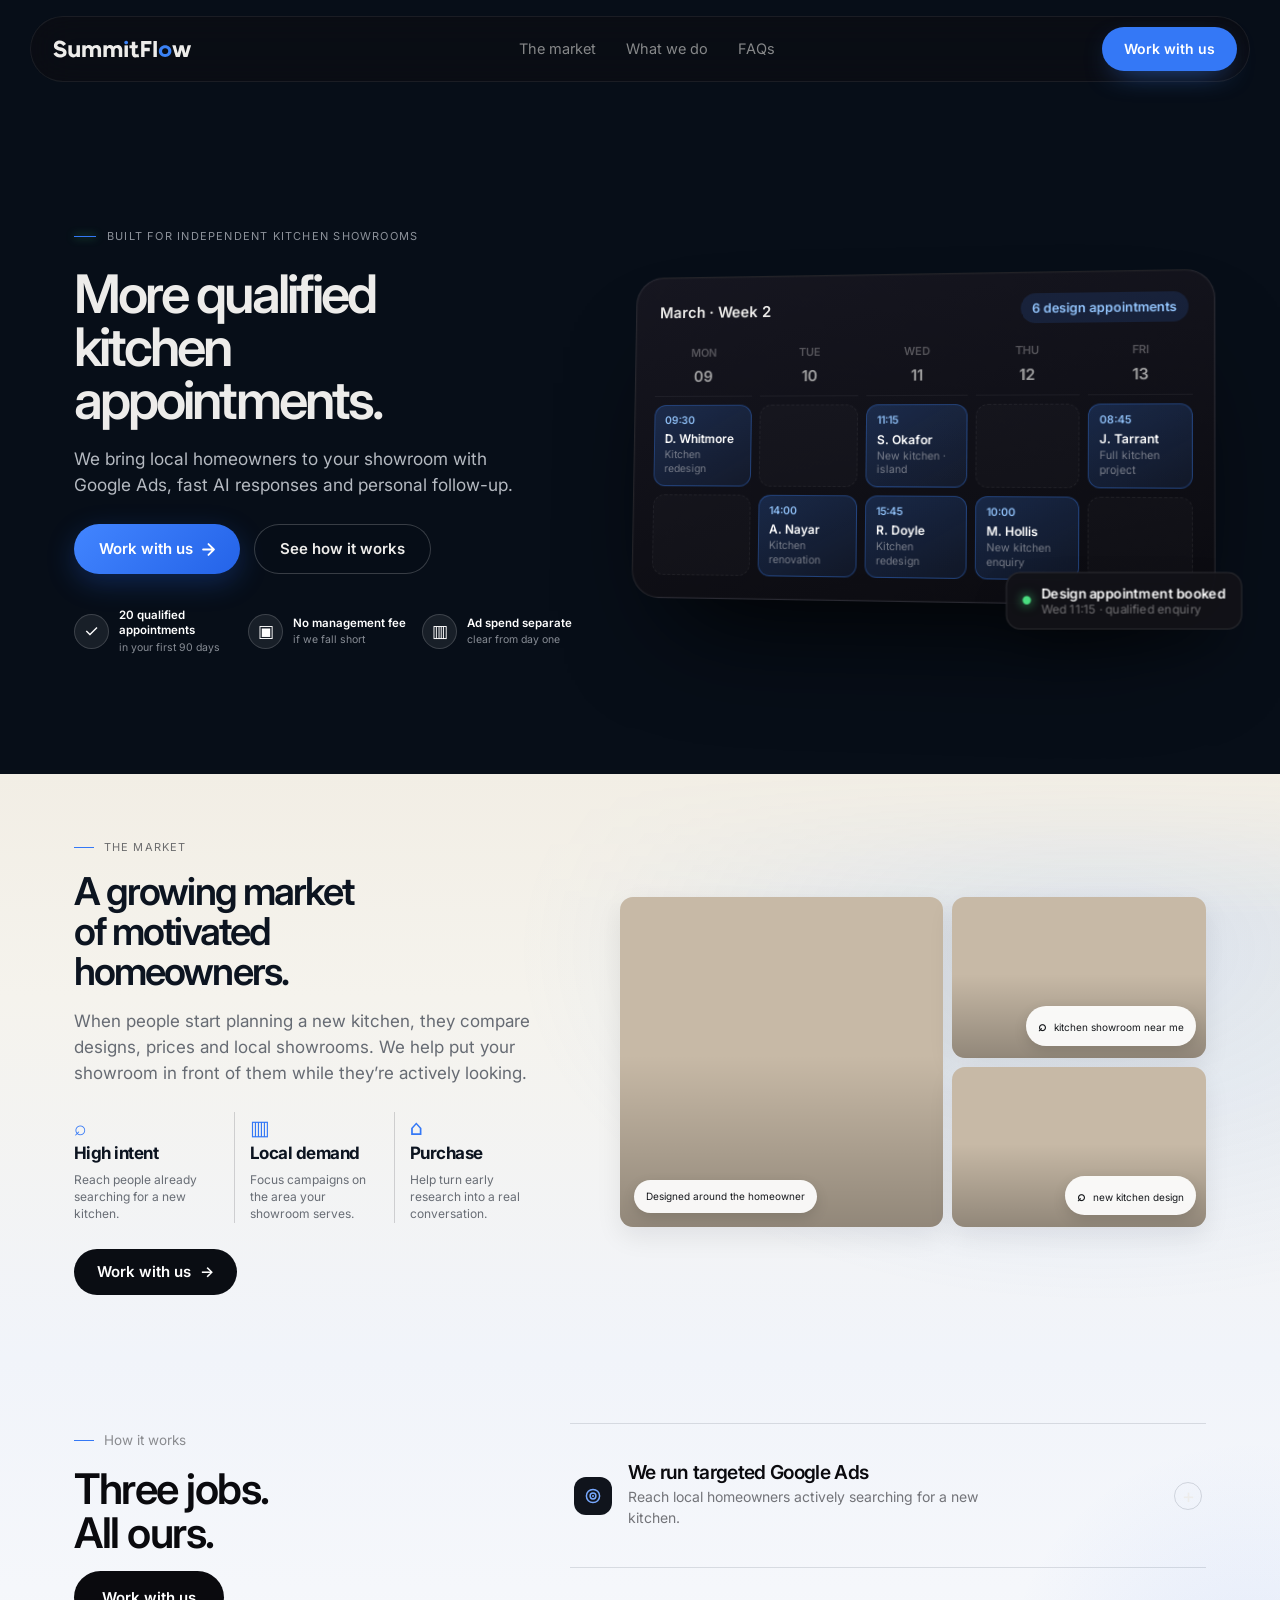
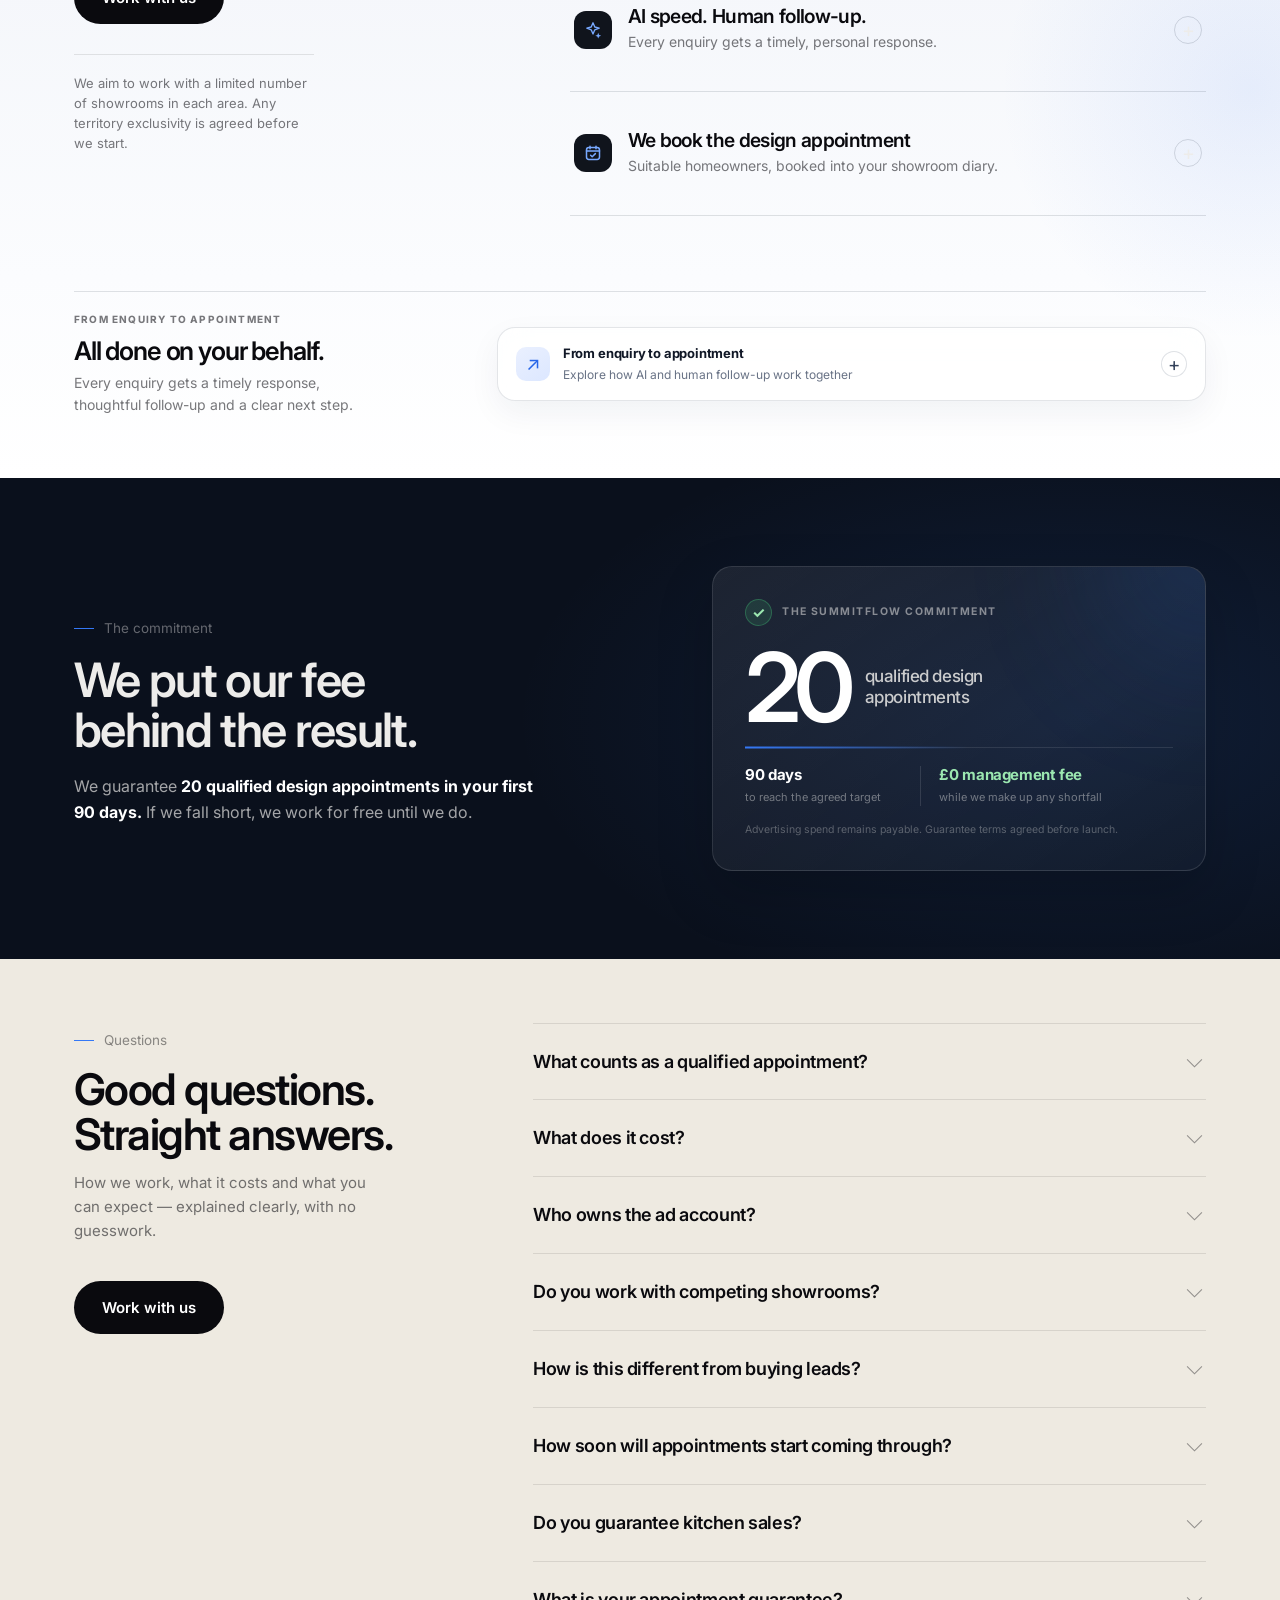
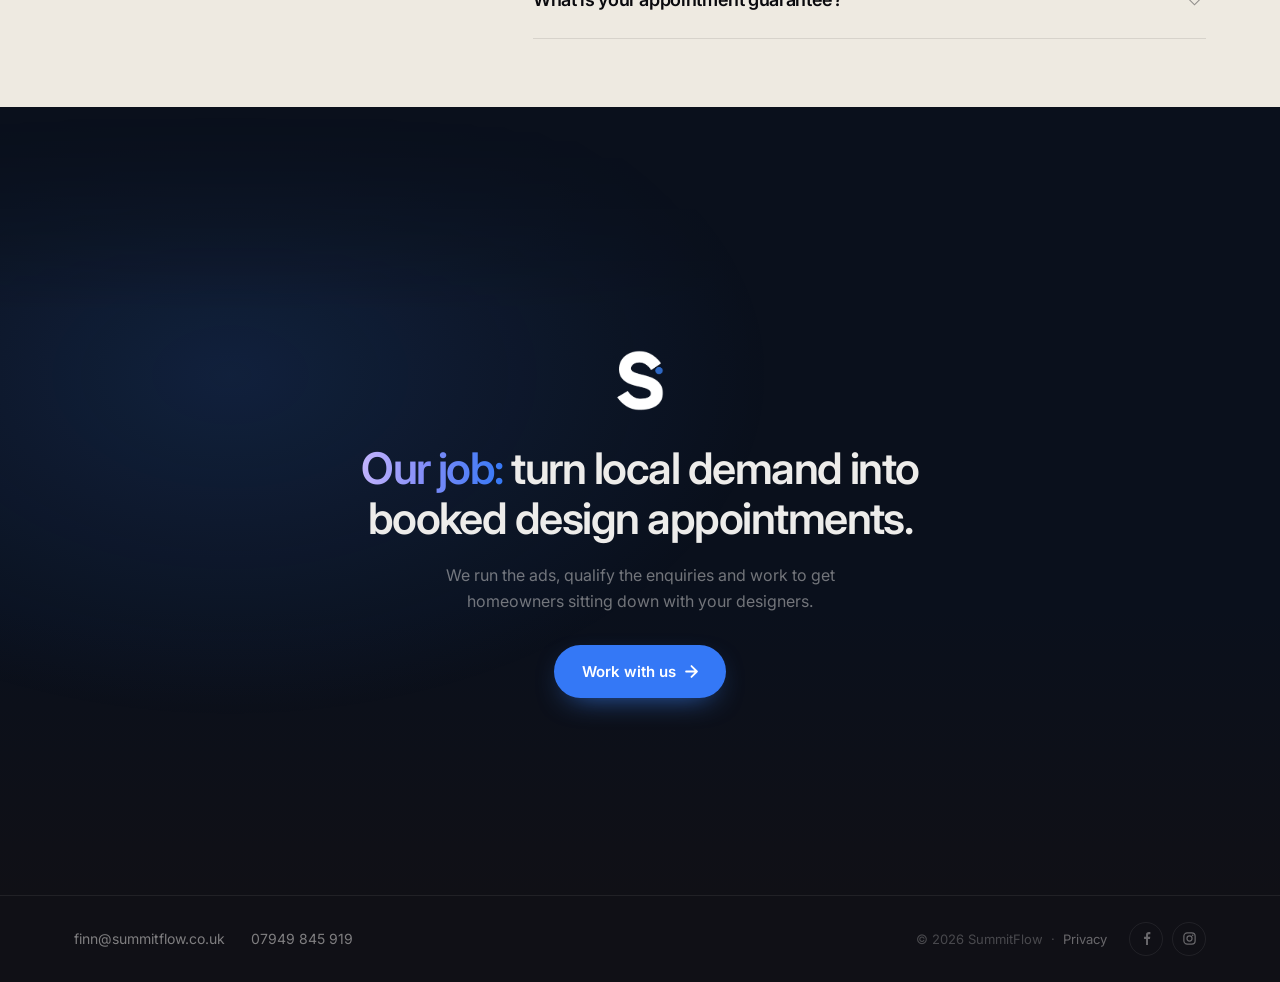
==== commit 0f7592b3: "Update index.html" ====
--- a/index.html
+++ b/index.html
@@ -4,10 +4,9 @@
 <meta charset="UTF-8">
 <meta name="viewport" content="width=device-width, initial-scale=1.0">
 <meta name="theme-color" content="#0A101C">
+<link rel="apple-touch-icon" sizes="180x180" href="/apple-touch-icon.png">
+<link rel="icon" type="image/png" sizes="32x32" href="/favicon-32x32.png">
 <link rel="icon" type="image/png" sizes="16x16" href="/favicon-16x16.png">
-<link rel="icon" type="image/png" sizes="32x32" href="/favicon-32x32.png">
-<link rel="icon" type="image/x-icon" href="/favicon.ico">
-<link rel="apple-touch-icon" sizes="180x180" href="/apple-touch-icon.png">
 <link rel="manifest" href="/site.webmanifest">
 <meta name="facebook-domain-verification" content="frux6ge8btn7j2e1txwthg2arfwqc0" />
 <title>SummitFlow | Kitchen Showroom Appointments — Updated</title>
@@ -1163,8 +1162,7 @@
     <div class="guarantee-copy rv">
       <p class="eyebrow">The commitment</p>
       <h2 class="h2">We put our fee behind the result.</h2>
-      <p class="lead">We guarantee <strong>20 qualified design appointments in your first 90 days.</strong> If we fall short, we’ll continue managing your campaigns without a management fee until the agreed target is reached.</p>
-      <p class="guarantee-note">Your advertising spend is separate. The guarantee is subject to agreed terms.</p>
+      <p class="lead">We guarantee <strong>20 qualified design appointments in your first 90 days.</strong> If we fall short, we work for free until we do.</p>
     </div>
     <div class="guarantee-card rv dl1" aria-label="Appointment guarantee: 20 qualified design appointments in 90 days">
       <div class="guarantee-card-top"><span class="guarantee-symbol" aria-hidden="true">✓</span><span>THE SUMMITFLOW COMMITMENT</span></div>
@@ -1376,4 +1374,4 @@
 
 </script>
 </body>
-</html>+</html>
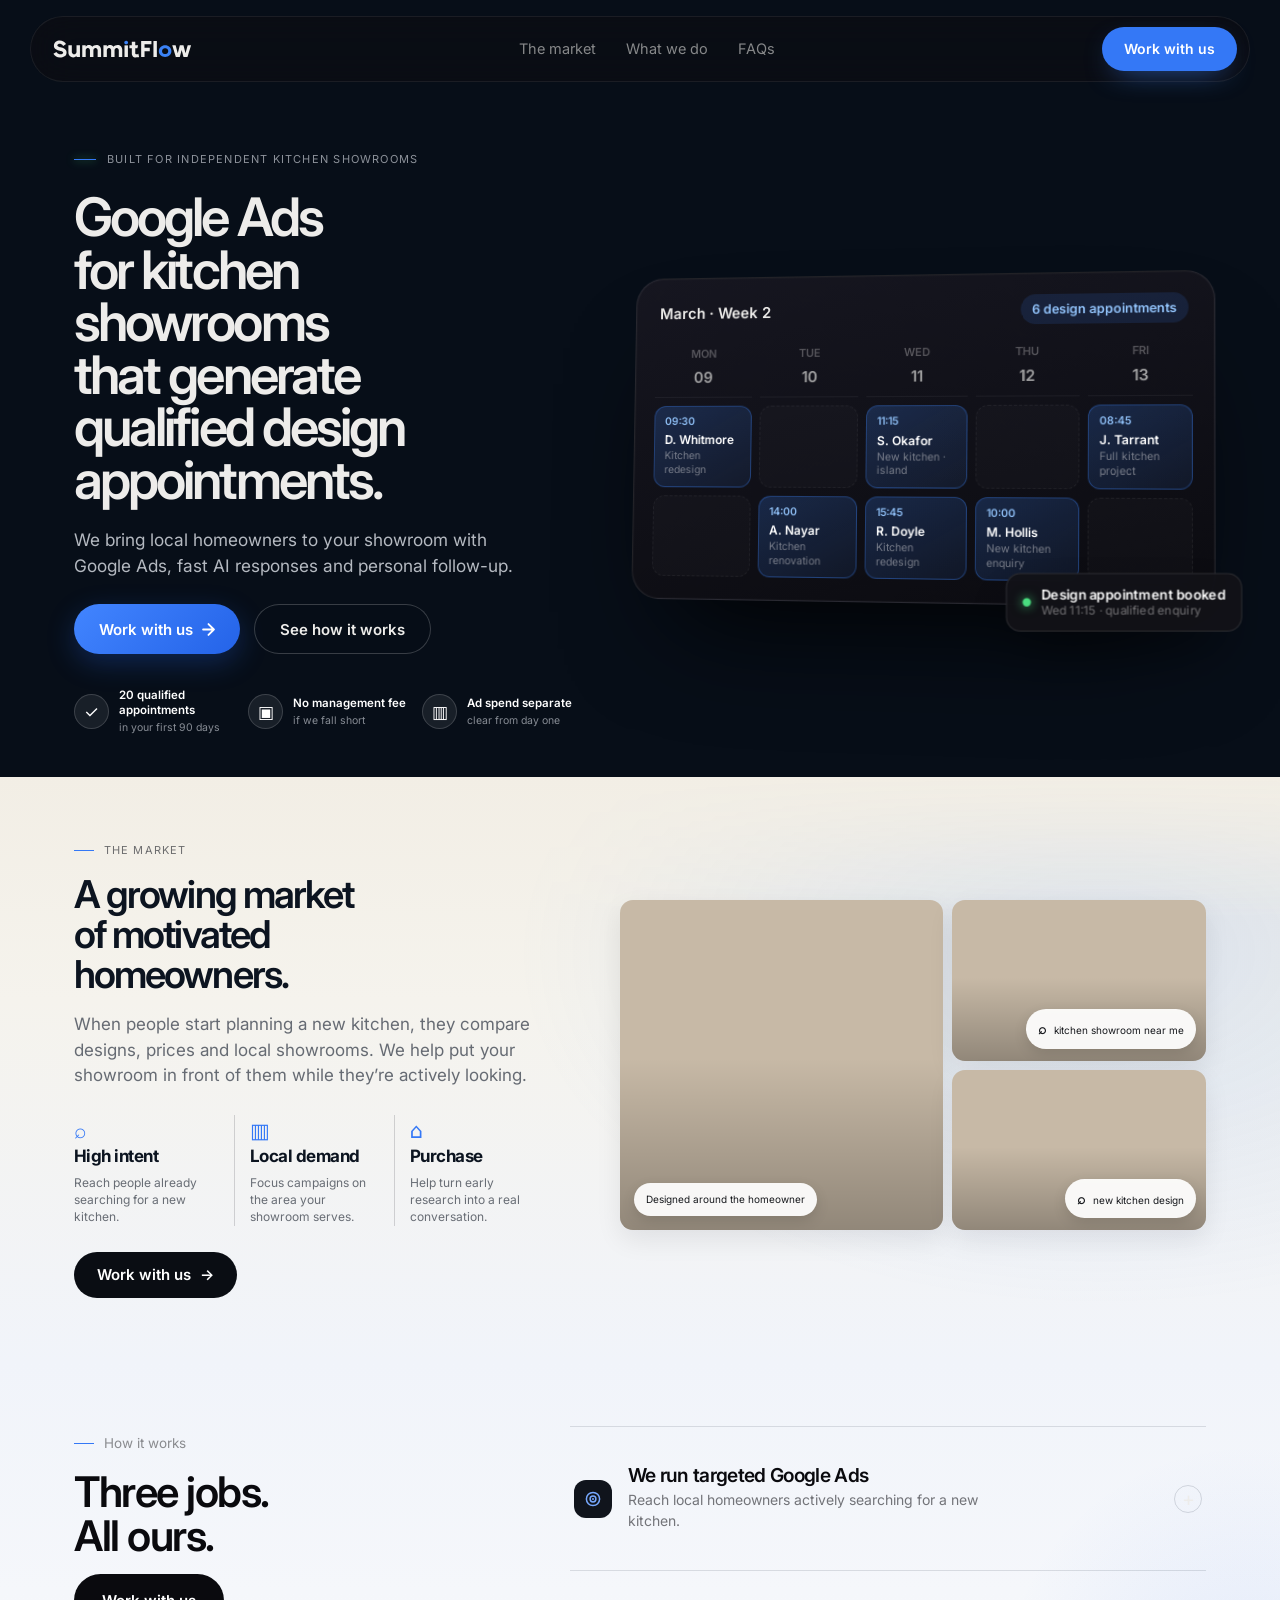
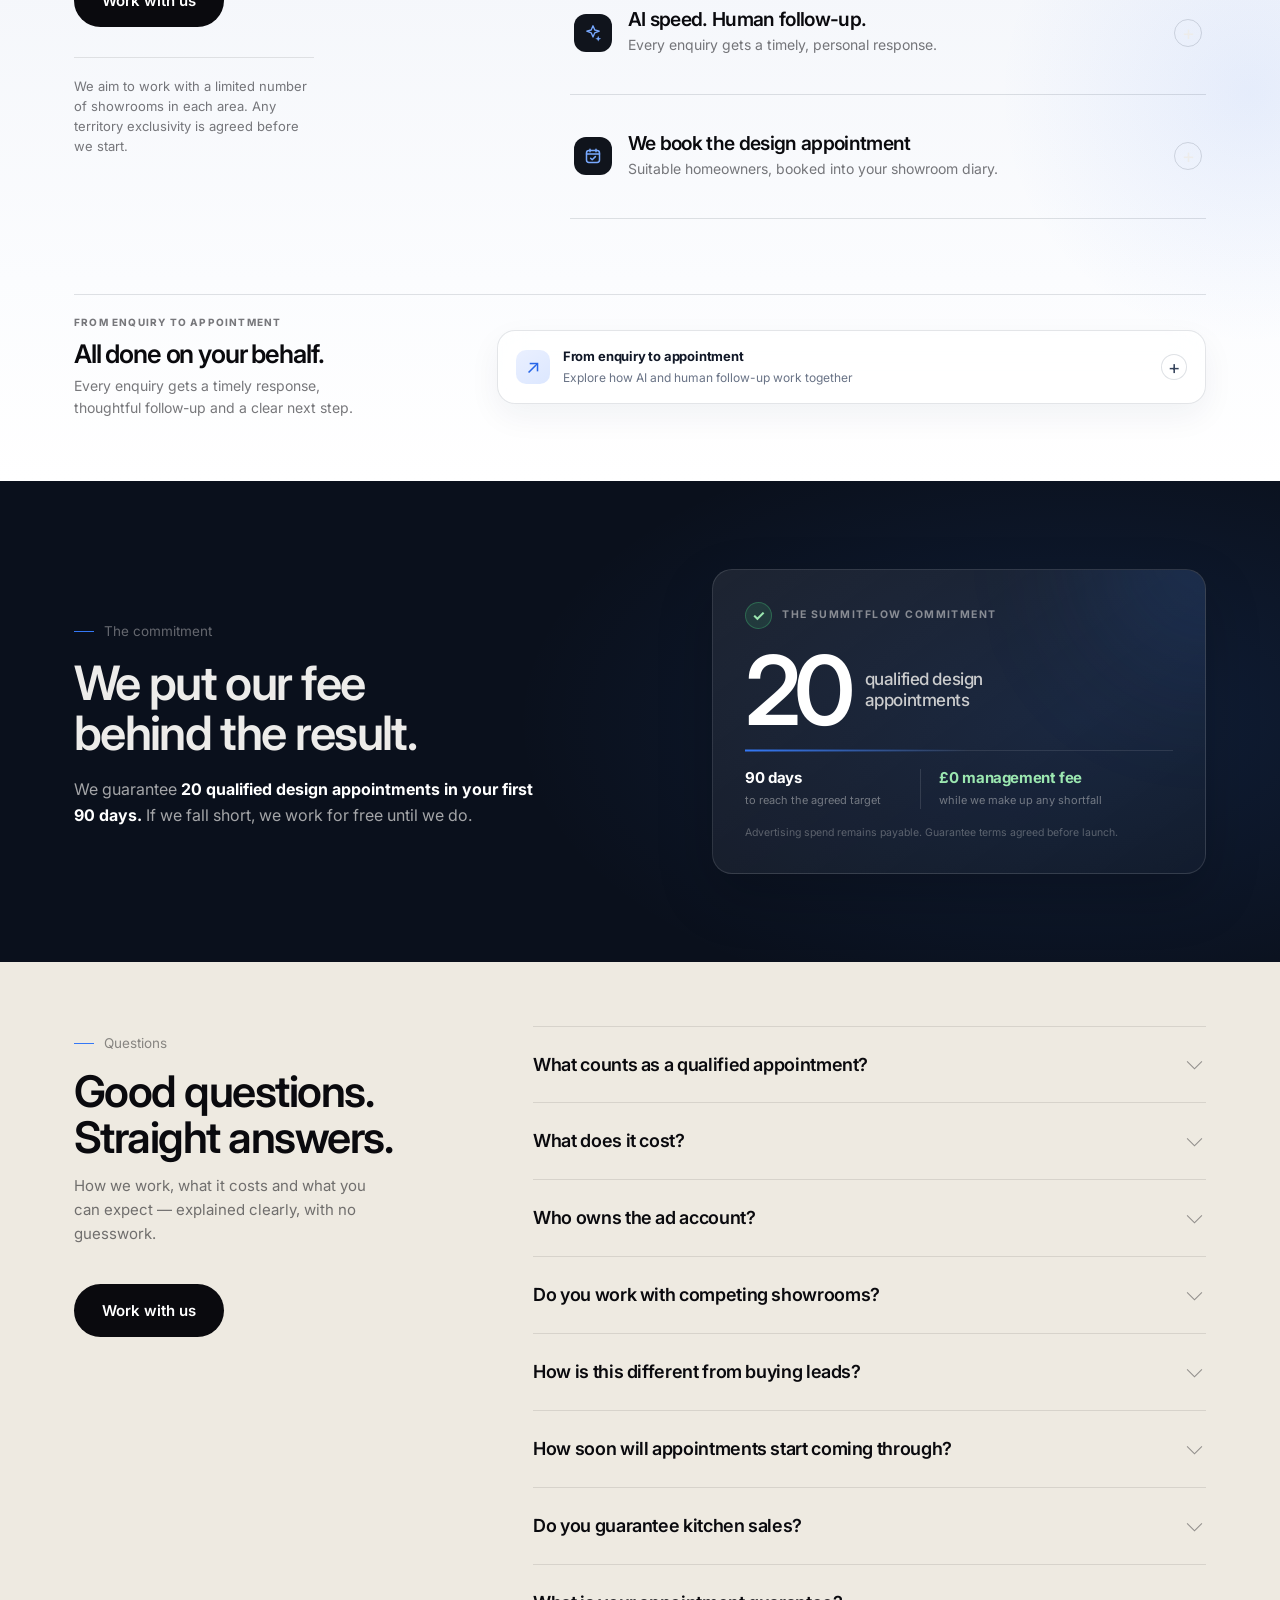
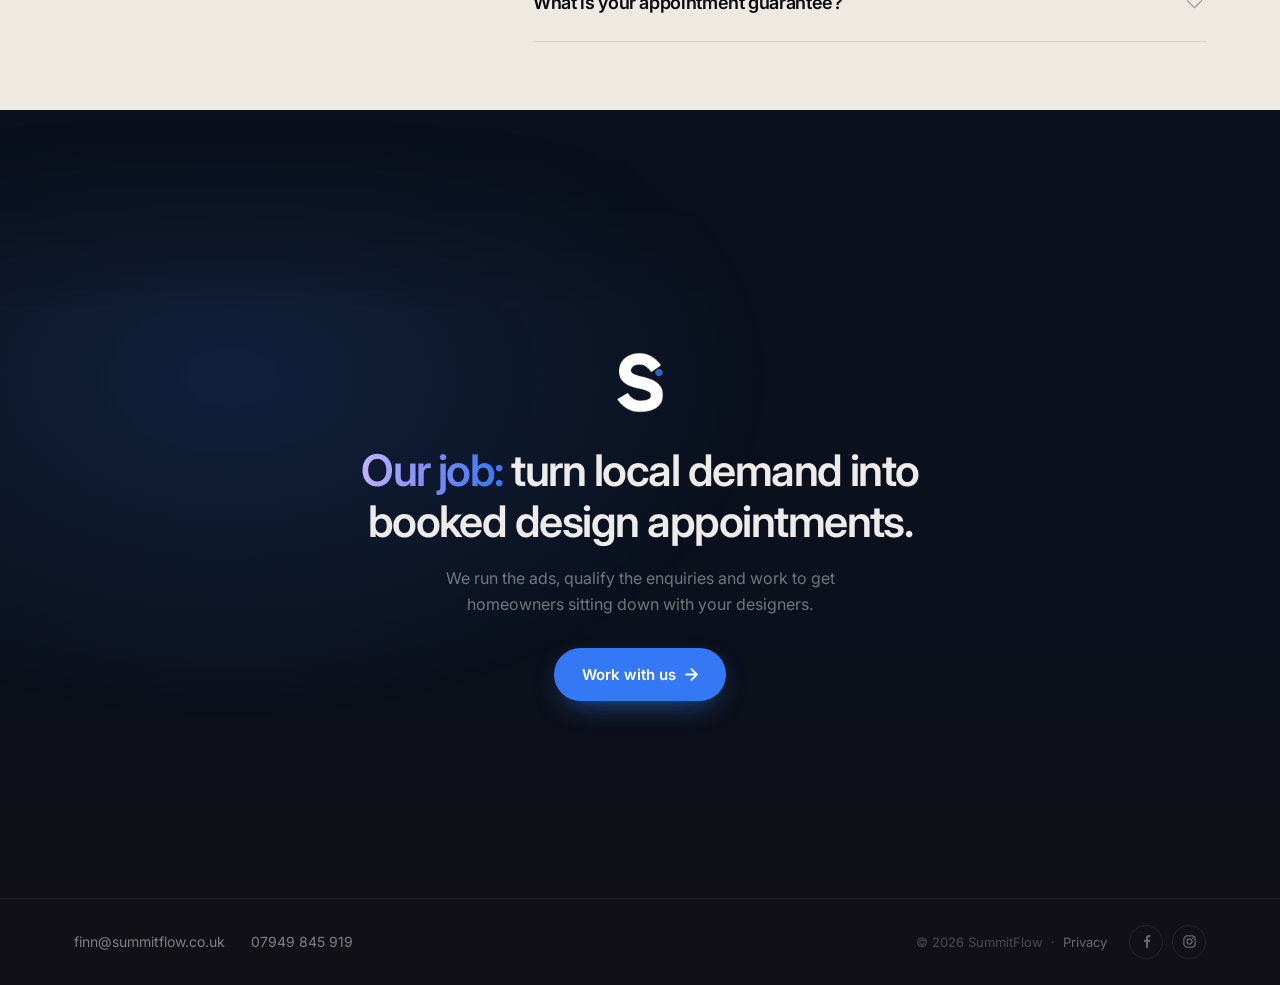
==== commit a043216d: "Add files via upload" ====
--- a/index.html
+++ b/index.html
@@ -9,8 +9,65 @@
 <link rel="icon" type="image/png" sizes="16x16" href="/favicon-16x16.png">
 <link rel="manifest" href="/site.webmanifest">
 <meta name="facebook-domain-verification" content="frux6ge8btn7j2e1txwthg2arfwqc0" />
-<title>SummitFlow | Kitchen Showroom Appointments — Updated</title>
-<meta name="description" content="Qualified kitchen design appointments booked into your showroom diary. Google Ads, homeowner qualification and appointment booking for independent kitchen showrooms.">
+<title>Google Ads for Kitchen Showrooms | SummitFlow</title>
+<meta name="description" content="SummitFlow helps independent kitchen showrooms generate qualified homeowner enquiries and booked kitchen design appointments through Google Ads and personal follow-up.">
+<meta name="robots" content="index, follow, max-image-preview:large">
+<link rel="canonical" href="https://summitflow.co.uk/">
+<meta property="og:type" content="website">
+<meta property="og:site_name" content="SummitFlow">
+<meta property="og:title" content="Google Ads for Kitchen Showrooms | SummitFlow">
+<meta property="og:description" content="Qualified homeowner enquiries and booked kitchen design appointments for independent kitchen showrooms through Google Ads and personal follow-up.">
+<meta property="og:url" content="https://summitflow.co.uk/">
+<meta name="twitter:card" content="summary">
+<meta name="twitter:title" content="Google Ads for Kitchen Showrooms | SummitFlow">
+<meta name="twitter:description" content="Qualified homeowner enquiries and booked kitchen design appointments for independent kitchen showrooms.">
+<script type="application/ld+json">
+{
+  "@context": "https://schema.org",
+  "@graph": [
+    {
+      "@type": "Organization",
+      "@id": "https://summitflow.co.uk/#organization",
+      "name": "SummitFlow",
+      "url": "https://summitflow.co.uk/",
+      "email": "finn@summitflow.co.uk",
+      "telephone": "+447949845919",
+      "sameAs": [
+        "https://www.facebook.com/profile.php?id=61572411691102",
+        "https://www.instagram.com/summitflow.ai/"
+      ]
+    },
+    {
+      "@type": "WebSite",
+      "@id": "https://summitflow.co.uk/#website",
+      "url": "https://summitflow.co.uk/",
+      "name": "SummitFlow",
+      "publisher": {
+        "@id": "https://summitflow.co.uk/#organization"
+      },
+      "inLanguage": "en-GB"
+    },
+    {
+      "@type": "Service",
+      "@id": "https://summitflow.co.uk/#service",
+      "name": "Google Ads and kitchen showroom appointment generation",
+      "serviceType": "Google Ads campaign management, homeowner enquiry qualification and kitchen design appointment booking",
+      "provider": {
+        "@id": "https://summitflow.co.uk/#organization"
+      },
+      "areaServed": {
+        "@type": "Country",
+        "name": "United Kingdom"
+      },
+      "audience": {
+        "@type": "BusinessAudience",
+        "audienceType": "Independent kitchen showrooms"
+      },
+      "url": "https://summitflow.co.uk/"
+    }
+  ]
+}
+</script>
 <link rel="preconnect" href="https://fonts.googleapis.com">
 <link rel="preconnect" href="https://fonts.gstatic.com" crossorigin>
 <link href="https://fonts.googleapis.com/css2?family=Inter:wght@400;500;600;700&display=swap" rel="stylesheet">
@@ -1008,7 +1065,7 @@
   <div class="wrap hero-grid">
     <div>
       <div class="pill ha a1"><i></i>Built for independent kitchen showrooms</div>
-      <h1 class="h1 ha a2">More qualified kitchen appointments.</h1>
+      <h1 class="h1 ha a2">Google Ads for kitchen showrooms that generate qualified design appointments.</h1>
       <p class="lead ha a3">We bring local homeowners to your showroom with Google Ads, fast AI responses and personal follow-up.</p>
       <div class="hero-cta ha a4">
         <a href="apply.html" class="btn">Work with us
@@ -1374,4 +1431,4 @@
 
 </script>
 </body>
-</html>
+</html>
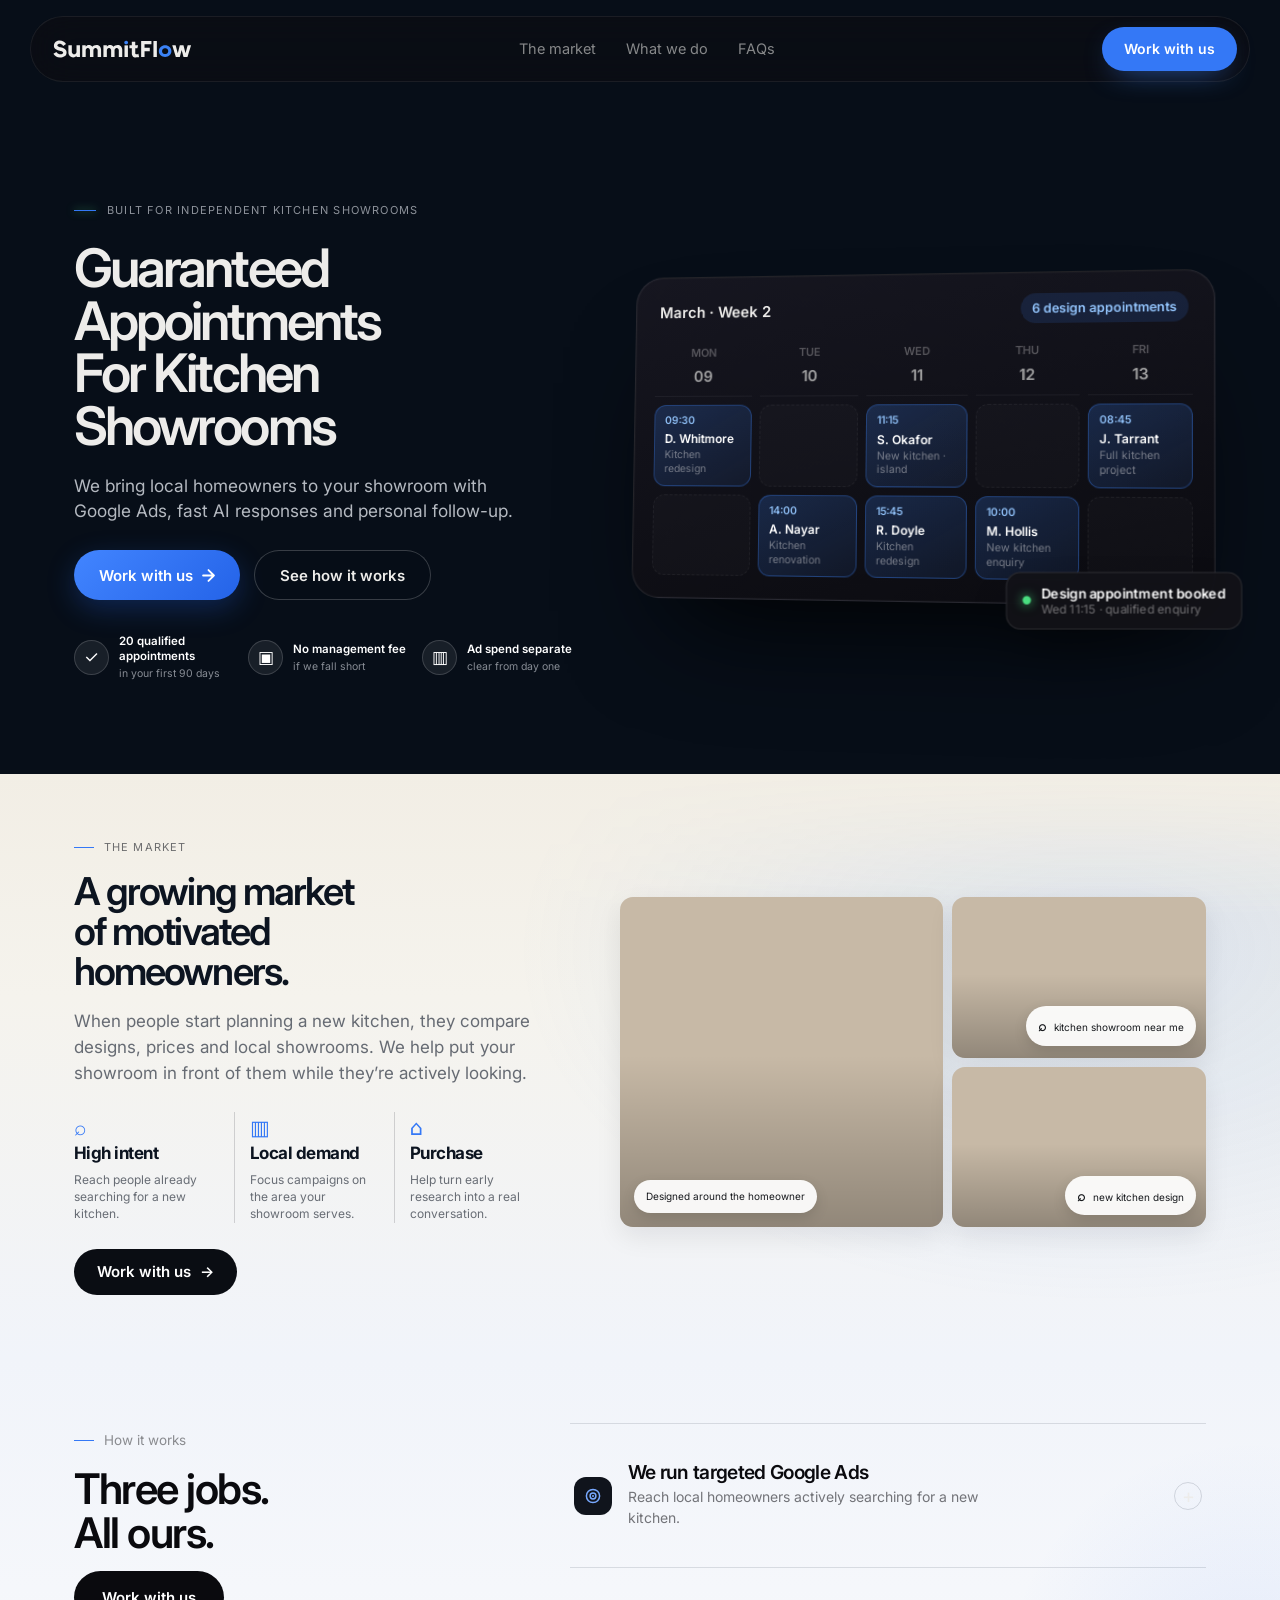
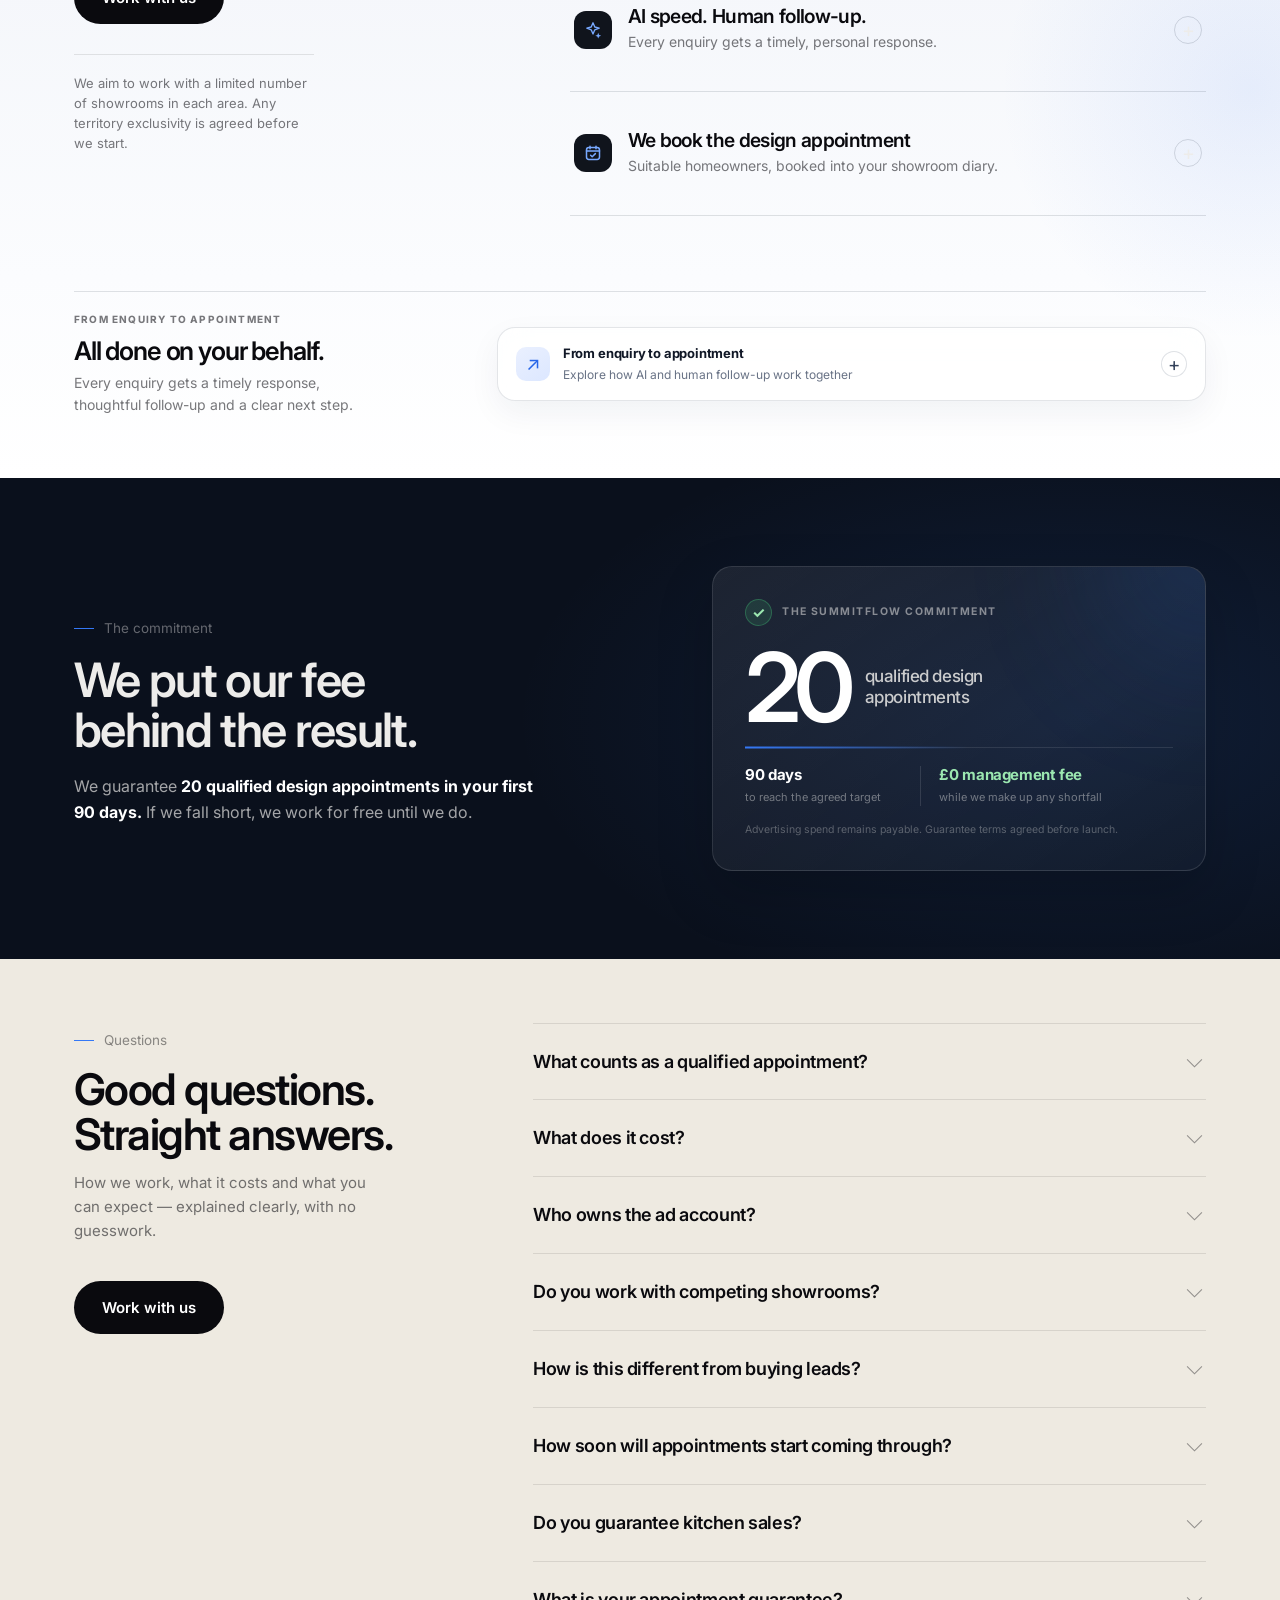
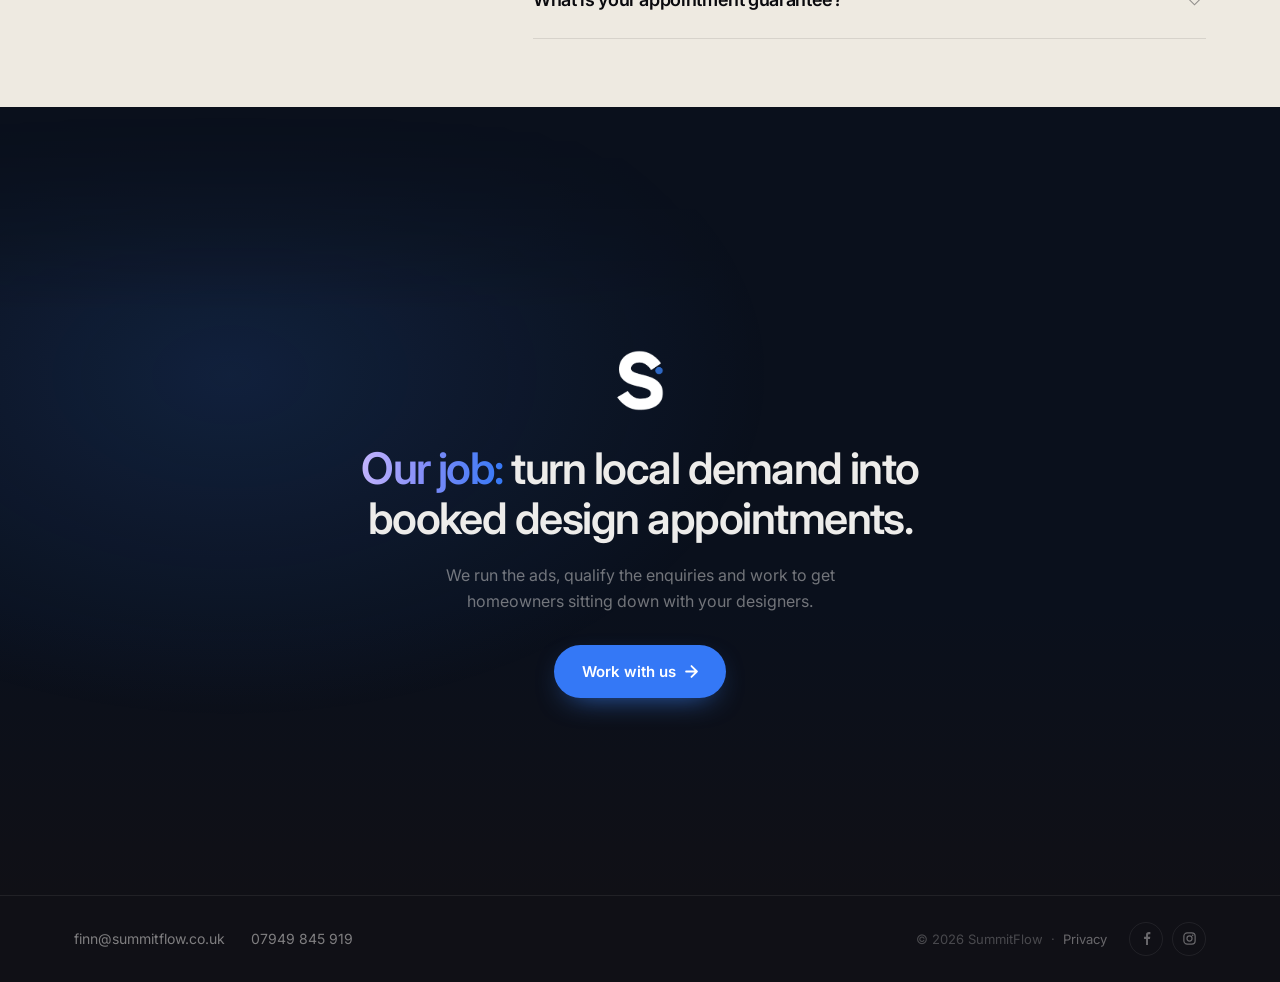
==== commit 63c8137a: "Update index.html" ====
--- a/index.html
+++ b/index.html
@@ -1065,7 +1065,7 @@
   <div class="wrap hero-grid">
     <div>
       <div class="pill ha a1"><i></i>Built for independent kitchen showrooms</div>
-      <h1 class="h1 ha a2">Google Ads for kitchen showrooms that generate qualified design appointments.</h1>
+      <h1 class="h1 ha a2">Guaranteed Appointments For Kitchen Showrooms</h1>
       <p class="lead ha a3">We bring local homeowners to your showroom with Google Ads, fast AI responses and personal follow-up.</p>
       <div class="hero-cta ha a4">
         <a href="apply.html" class="btn">Work with us
@@ -1431,4 +1431,4 @@
 
 </script>
 </body>
-</html>+</html>
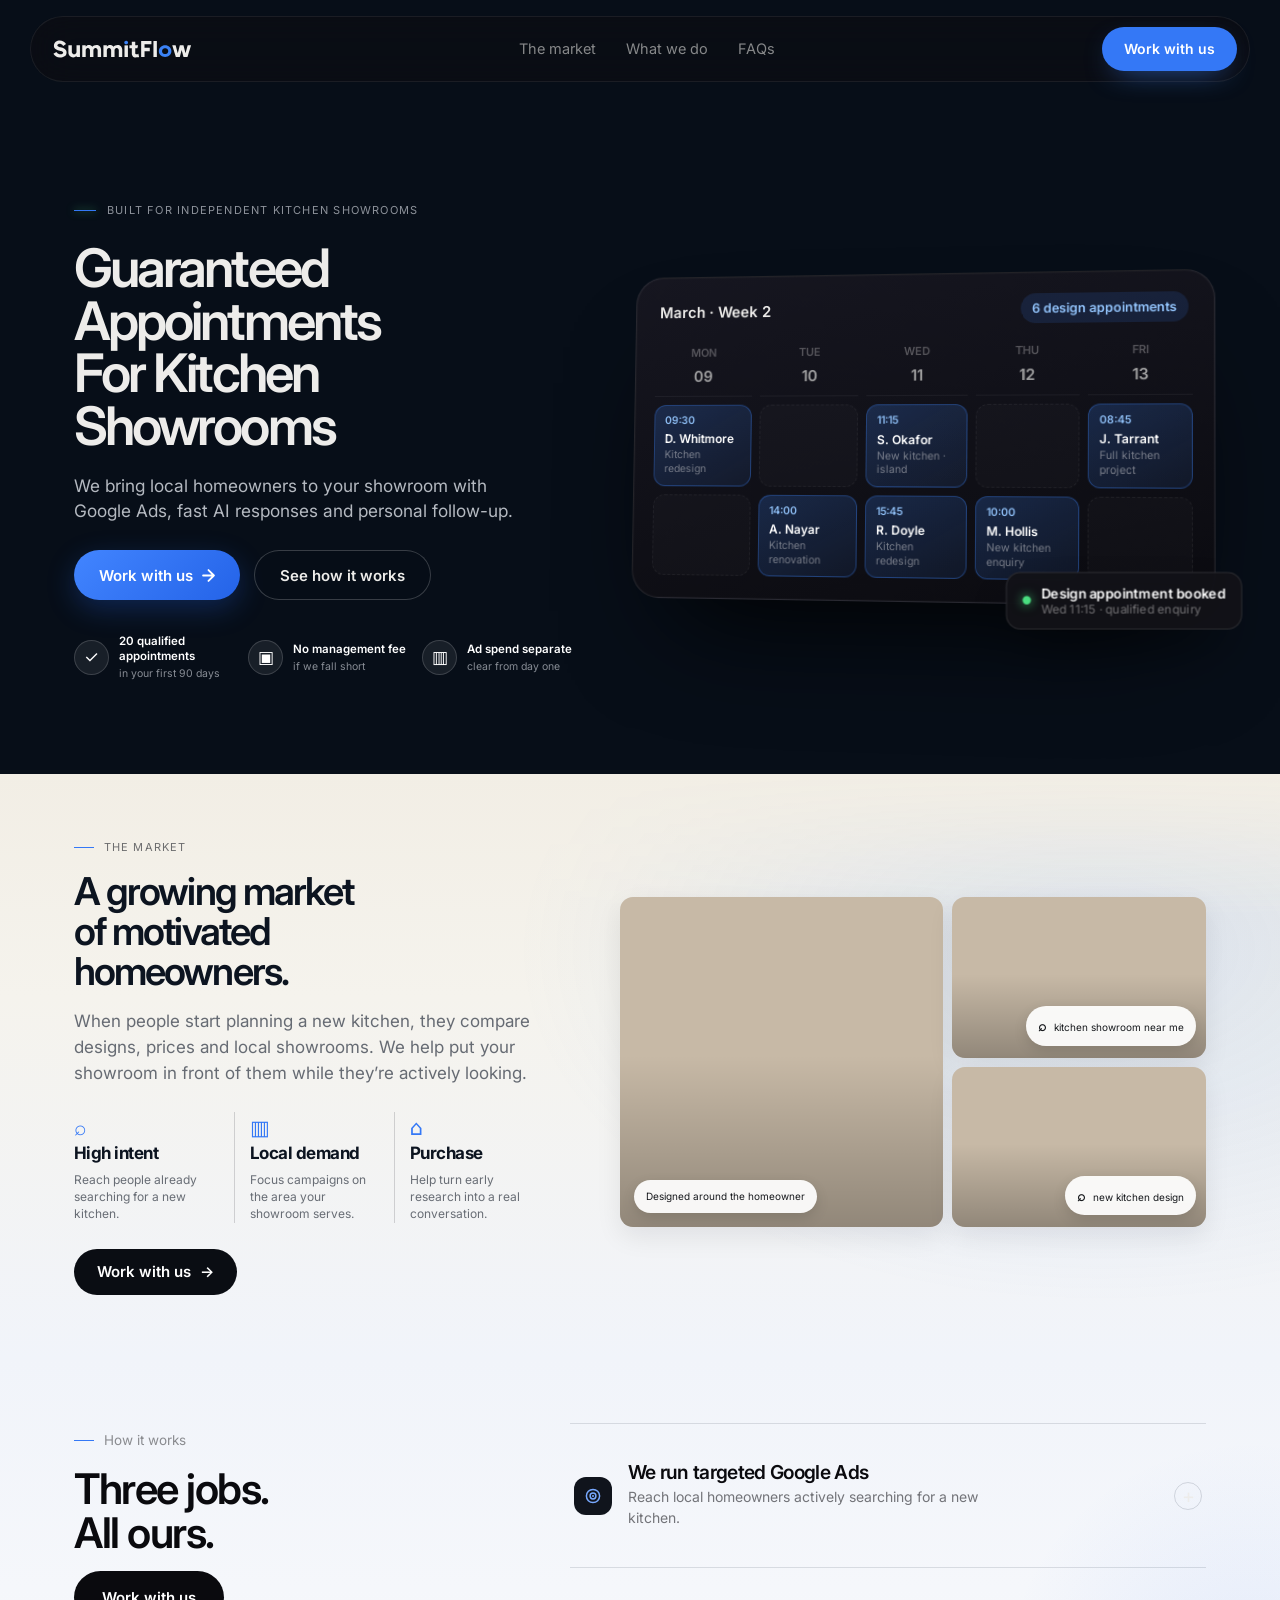
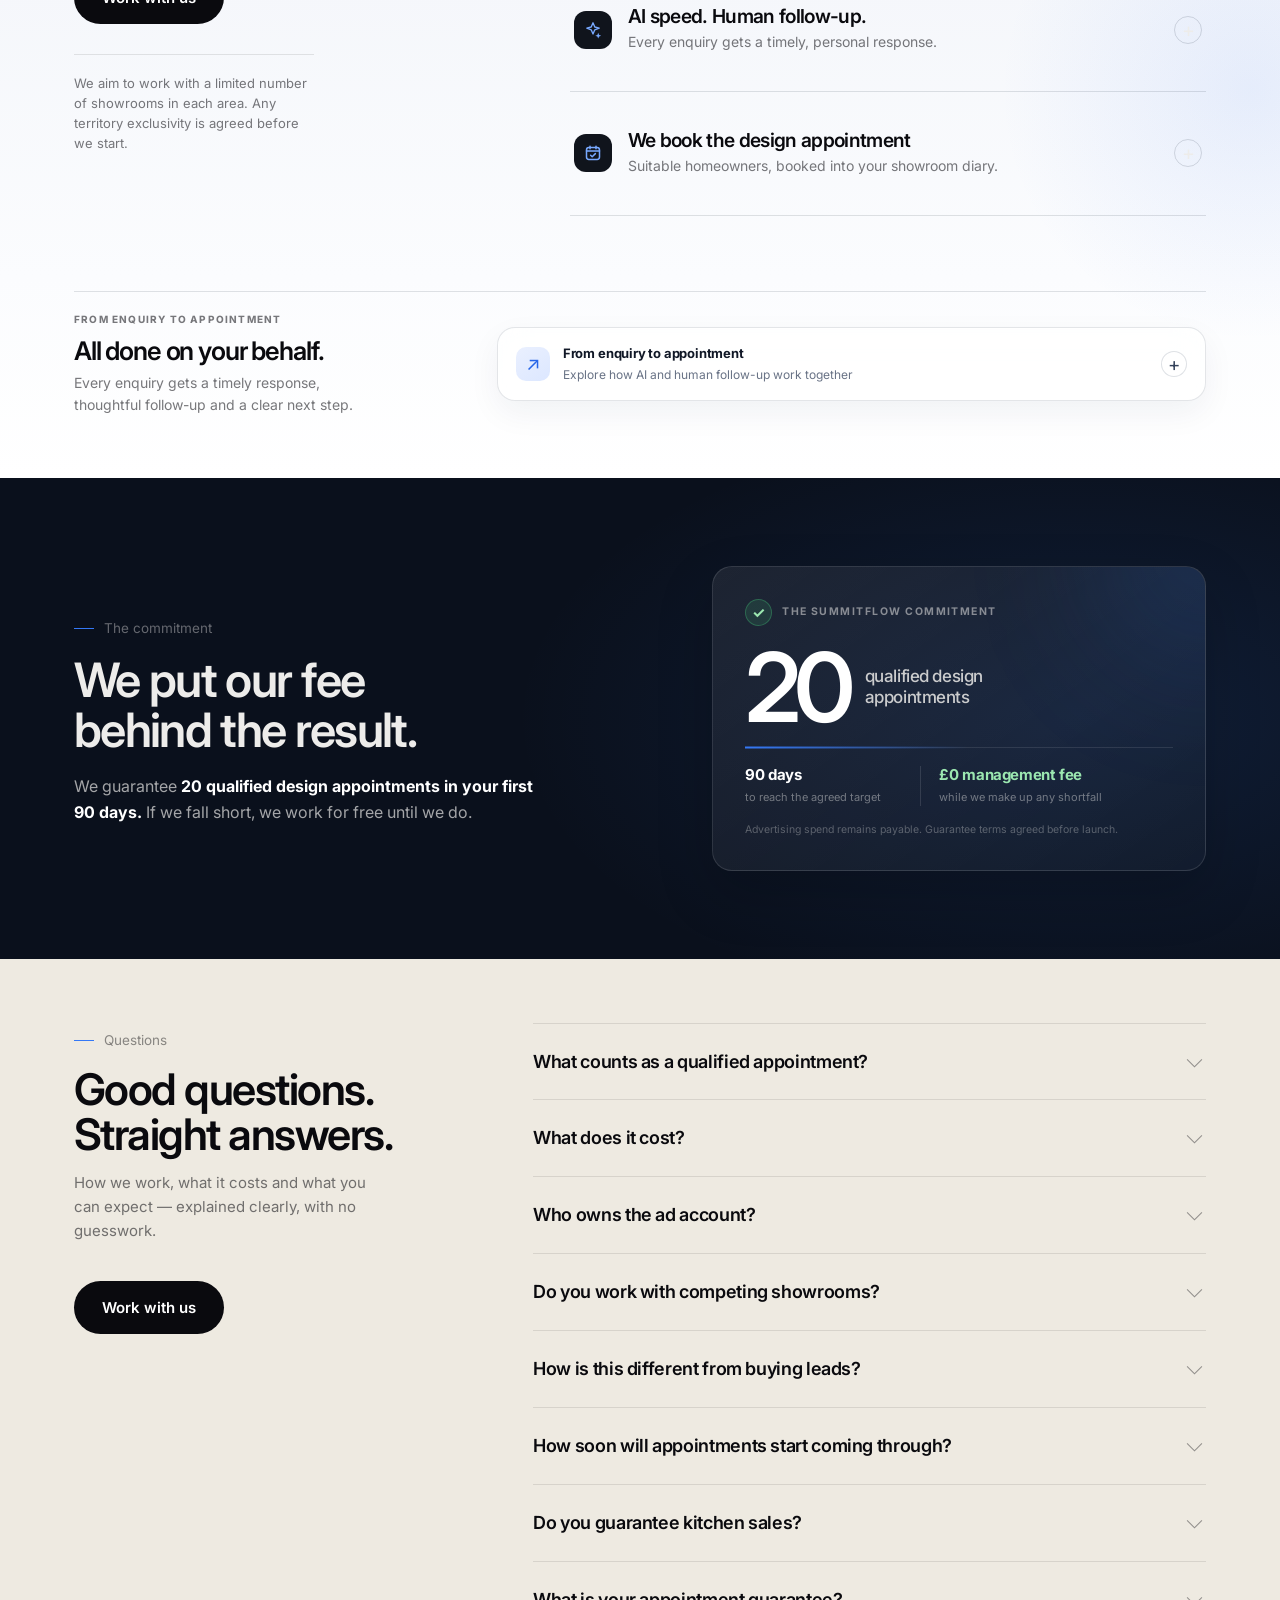
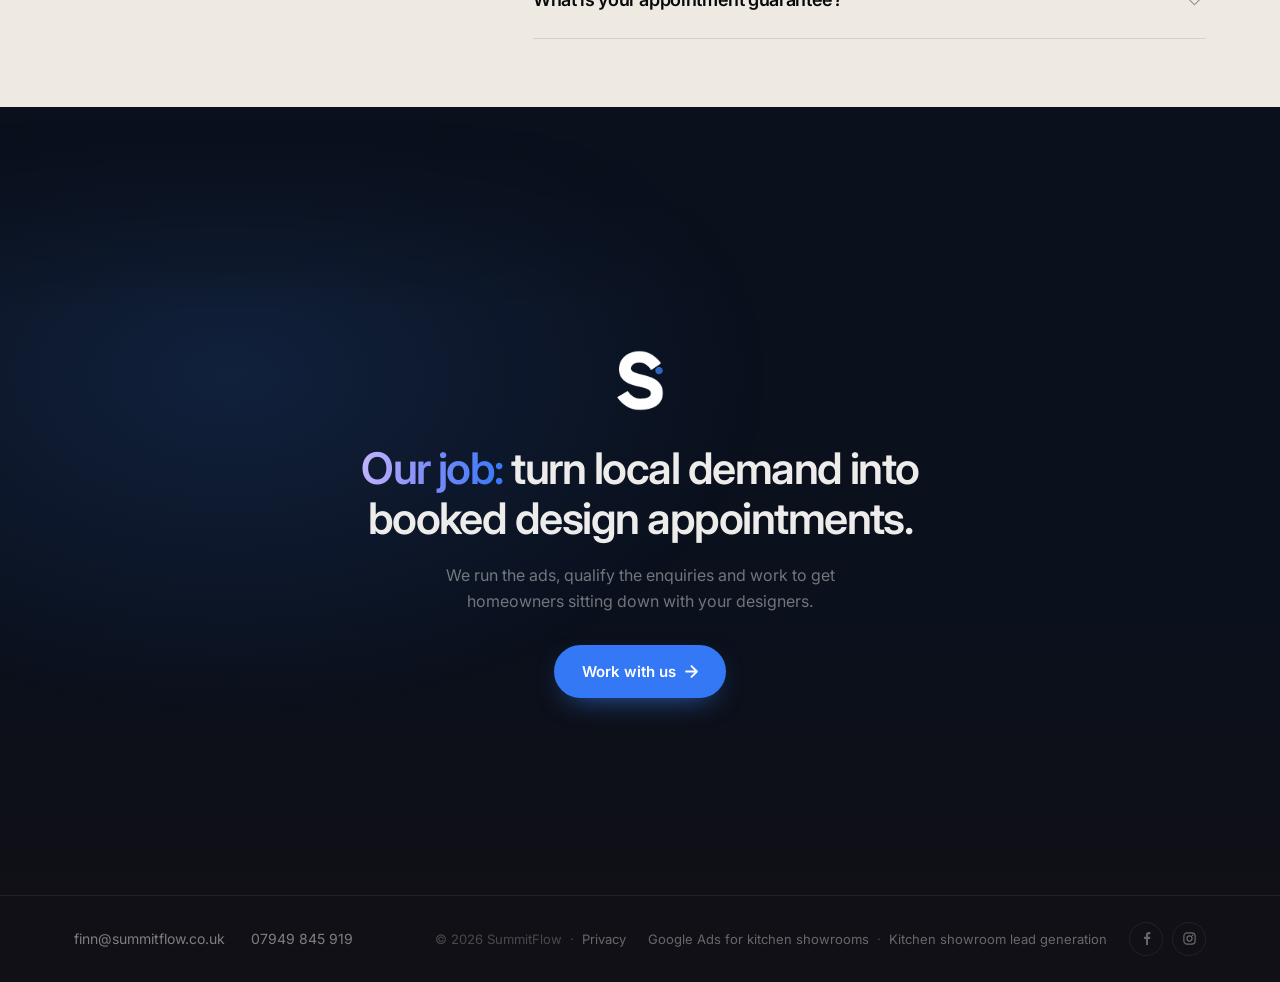
==== commit cca1f15f: "Link SEO service pages from homepage footer" ====
--- a/index.html
+++ b/index.html
@@ -1298,7 +1298,7 @@
       <a href="tel:07949845919">07949 845 919</a>
     </div>
     <div class="f-right">
-      <p class="f-legal">&copy; 2026 SummitFlow &nbsp;&middot;&nbsp; <a href="/privacy.html">Privacy</a></p>
+      <p class="f-legal">&copy; 2026 SummitFlow &nbsp;&middot;&nbsp; <a href="/privacy.html">Privacy</a></p><nav class="f-legal" aria-label="Services"><a href="/google-ads-kitchen-showrooms.html">Google Ads for kitchen showrooms</a> &nbsp;&middot;&nbsp; <a href="/kitchen-showroom-lead-generation.html">Kitchen showroom lead generation</a></nav>
       <div class="f-soc">
         <a href="https://www.facebook.com/profile.php?id=61572411691102" class="soc" target="_blank" rel="noopener" aria-label="Facebook">
           <svg width="15" height="15" viewBox="0 0 16 16" fill="currentColor" aria-hidden="true"><path d="M9.6 15V8.6h2.1l.3-2.5H9.6V4.6c0-.7.2-1.2 1.2-1.2h1.3V1.1C11.9 1.1 11.2 1 10.4 1 8.7 1 7.5 2 7.5 4v2.1H5.4v2.5h2.1V15h2.1Z"/></svg>
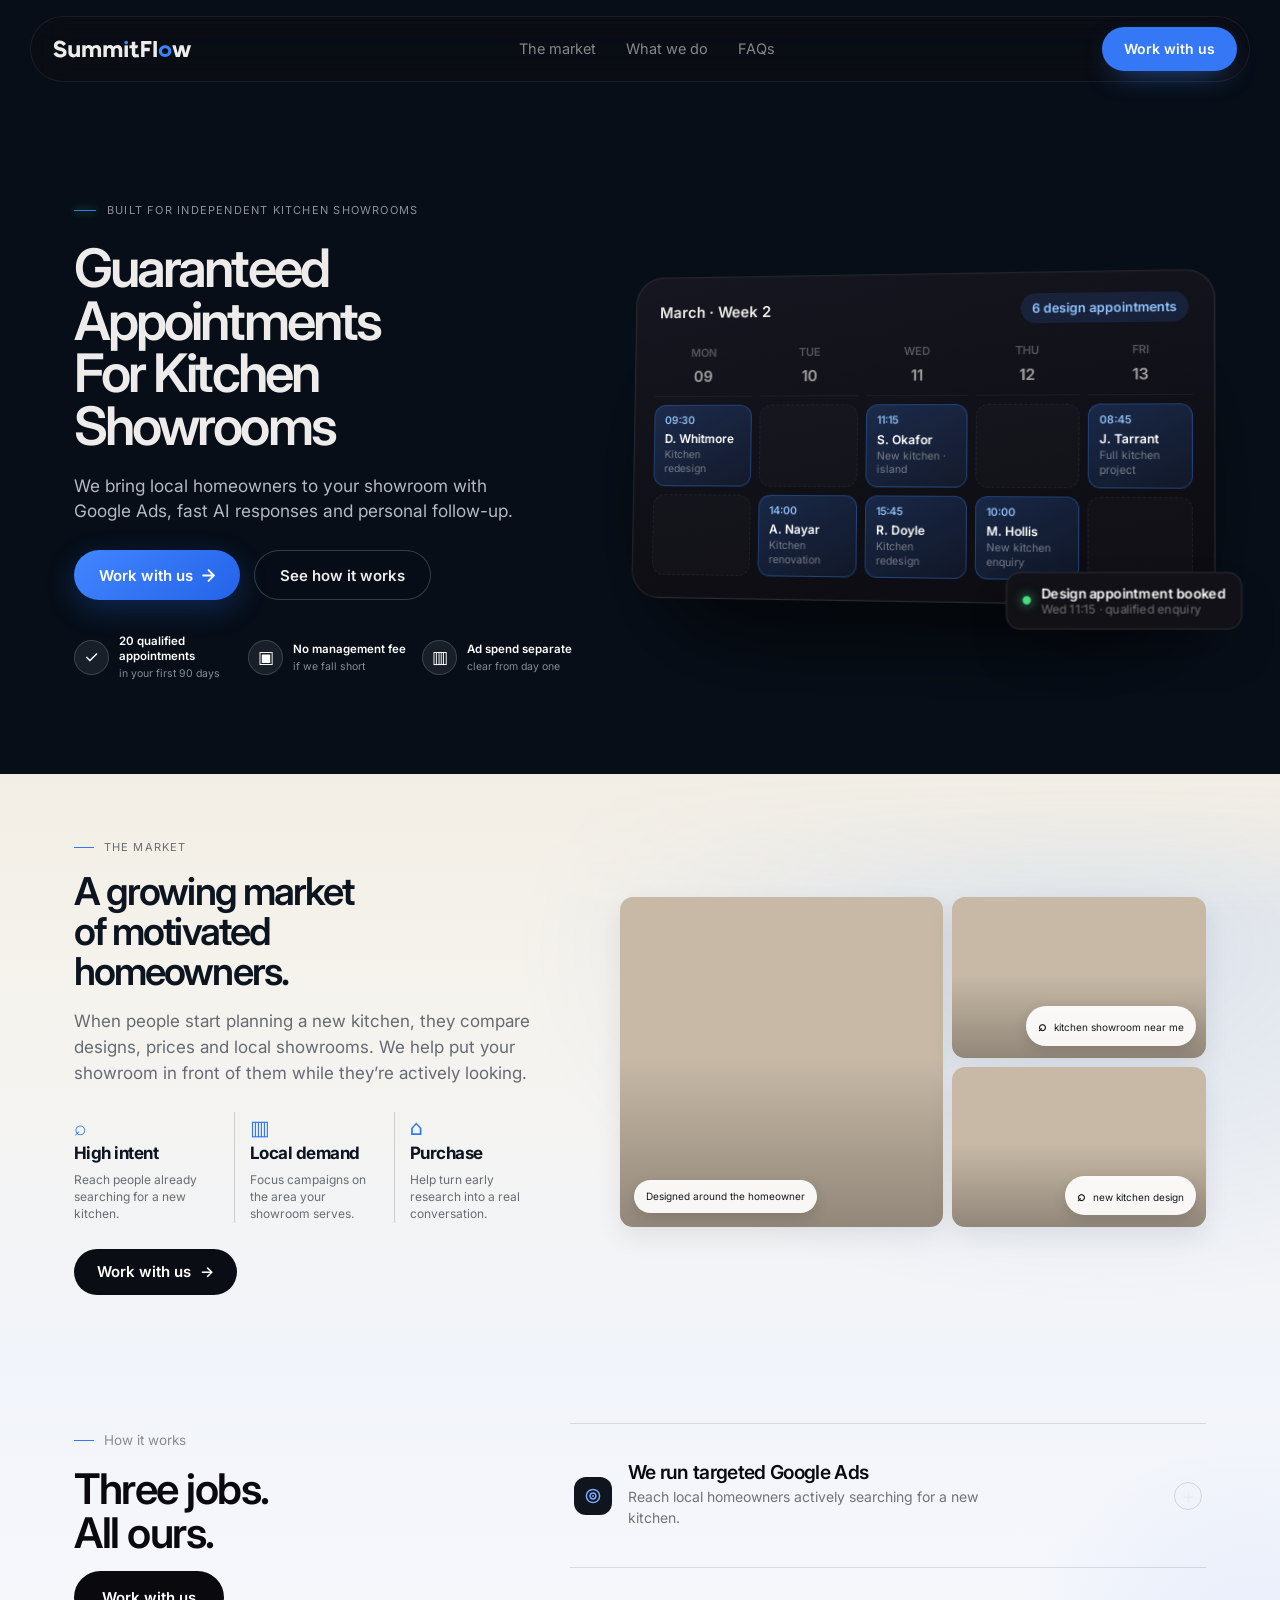
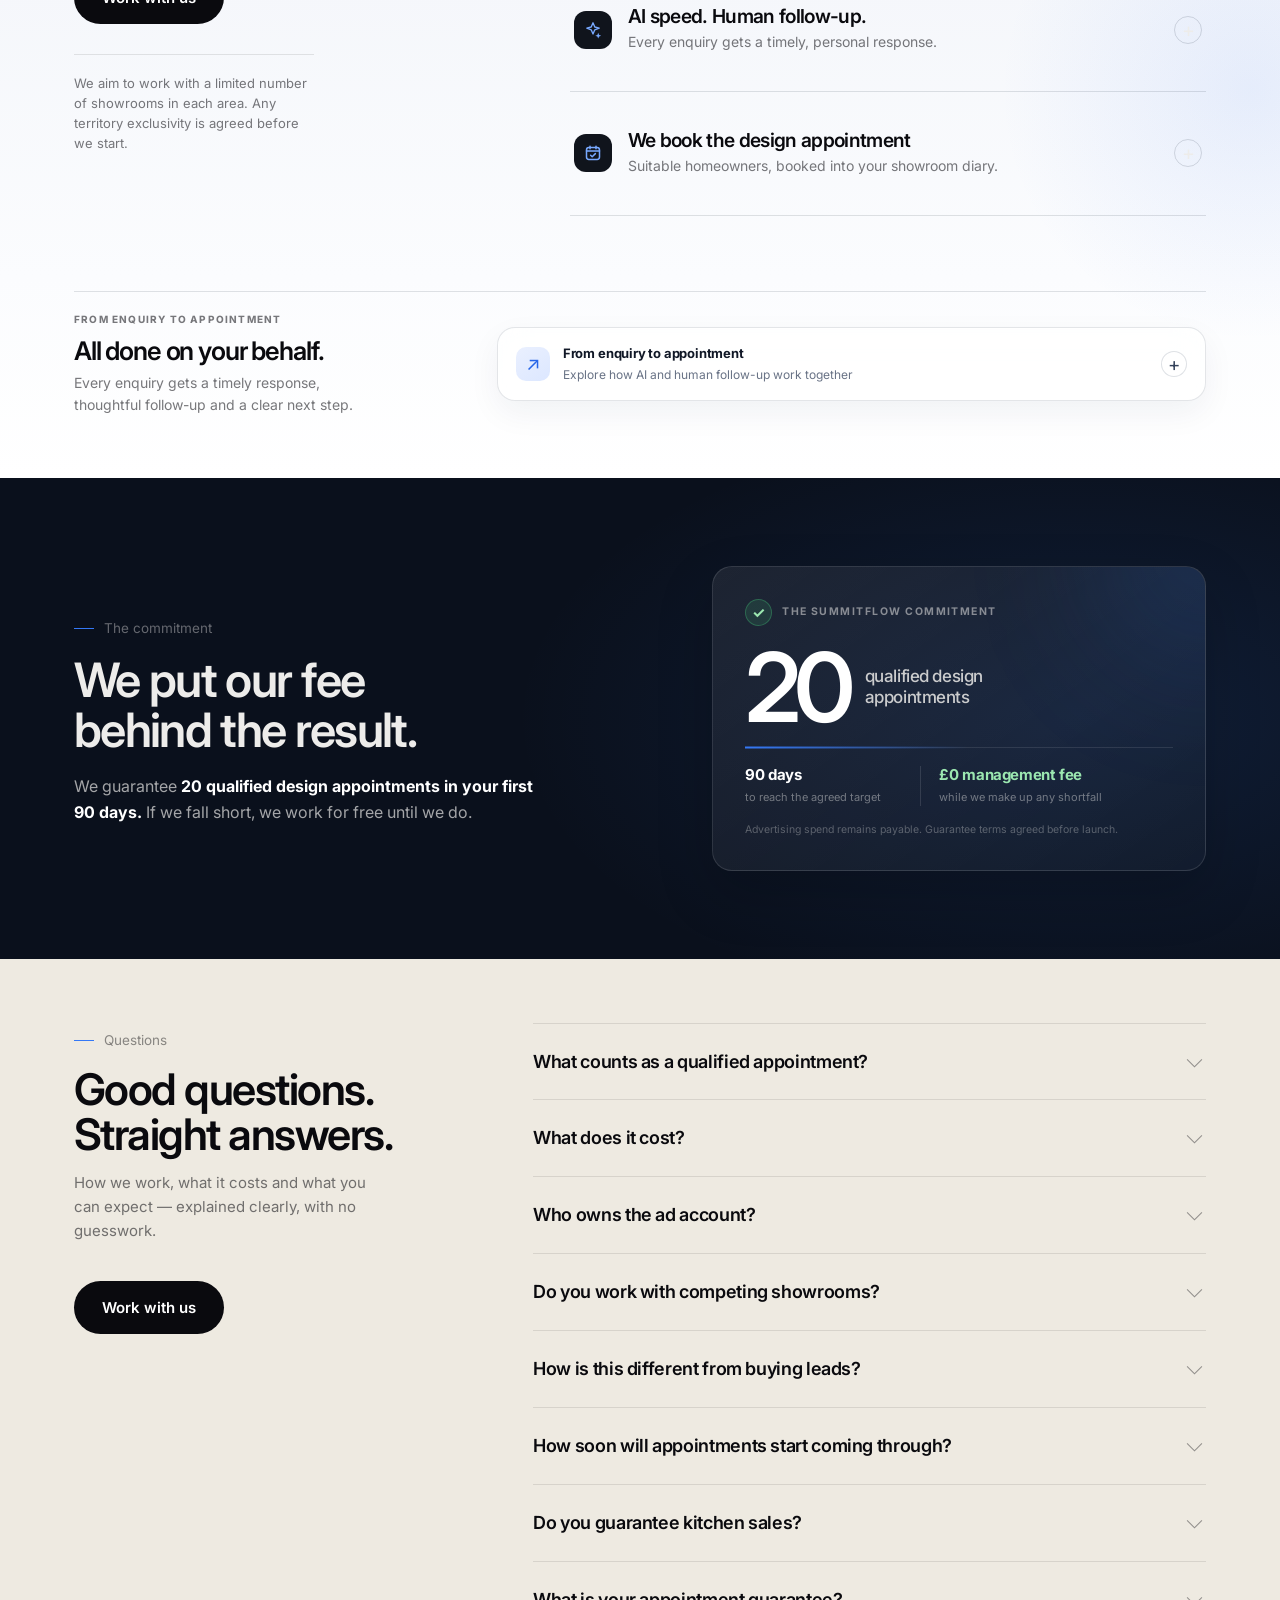
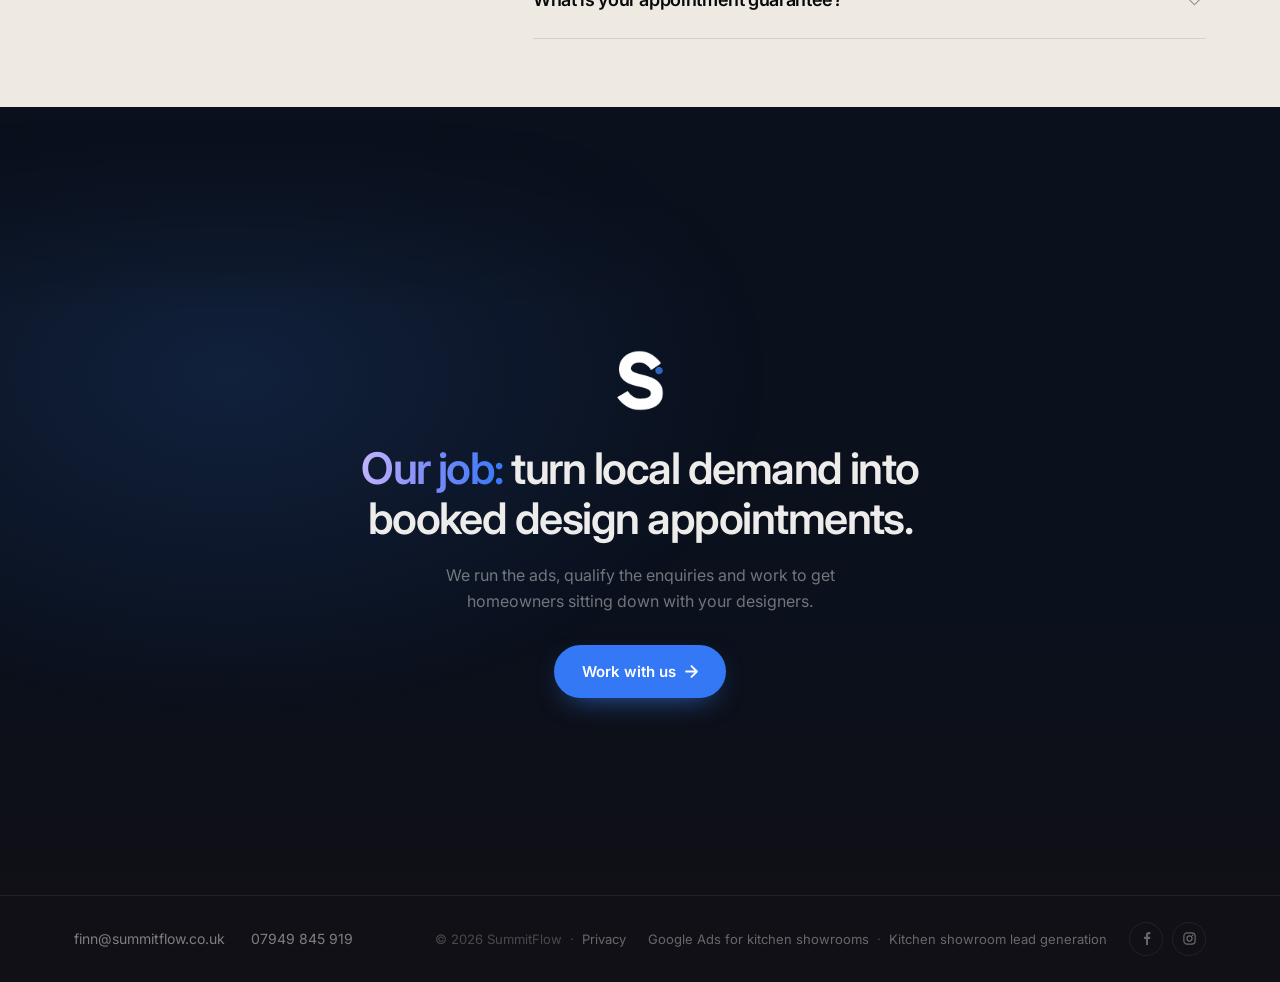
==== commit 833f6acf: "Load shared SummitFlow stylesheet" ====
--- a/index.html
+++ b/index.html
@@ -71,972 +71,15 @@
 <link rel="preconnect" href="https://fonts.googleapis.com">
 <link rel="preconnect" href="https://fonts.gstatic.com" crossorigin>
 <link href="https://fonts.googleapis.com/css2?family=Inter:wght@400;500;600;700&display=swap" rel="stylesheet">
-<style>
-:root{
-  --ink:#07070A;
-  --navy:#0A101C;
-  --panel:#101016;
-  --paper:#F3F1EC;
-  --paper-2:#E7E3D9;
-
-  --text:#EDECEA;
-  --mute:rgba(237,236,234,0.46);
-  --mute-d:rgba(10,10,14,0.55);
-
-  --blue:#3B82F6;
-  --blue-deep:#1D4ED8;
-  --blue-pale:#93C5FD;
-  --green:#4ADE80;
-  --green-dim:rgba(74,222,128,.13);
-  --green-line:rgba(74,222,128,.30);
-  --rose:#FB7185;
-  --rose-dim:rgba(251,113,133,.10);
-  --rose-line:rgba(251,113,133,.26);
-
-  --line:rgba(255,255,255,0.07);
-  --line-2:rgba(255,255,255,0.13);
-  --line-d:rgba(10,10,14,0.10);
-
-  --r-s:10px;
-  --r:20px;
-  --r-l:28px;
-
-  --px:56px;
-  --shell:1220px;
-  --gutter:max(var(--px), calc((100vw - var(--shell)) / 2 + var(--px)));
-
-  --foot:112px;
-  --air:150px;
-  --mid:104px;
-  --tight:66px;
-
-
-  --mark-light:url("[data-uri]");
-}
-.mark{display:block;background:var(--mark-light) center/contain no-repeat;}
-*,*::before,*::after{margin:0;padding:0;box-sizing:border-box;}
-html{scroll-behavior:smooth;background:var(--ink);overflow-x:hidden;-webkit-text-size-adjust:100%;text-size-adjust:100%;}
-body{background:var(--ink);color:var(--text);font-family:'Inter',system-ui,-apple-system,sans-serif;line-height:1.55;-webkit-font-smoothing:antialiased;overflow-x:hidden;}
-a{color:inherit;text-decoration:none;}
-:focus-visible{outline:2px solid var(--blue);outline-offset:3px;border-radius:6px;}
-img{max-width:100%;display:block;}
-
-h1,h2,h3{font-weight:600;letter-spacing:-0.035em;line-height:1.02;text-wrap:balance;}
-section[id]{scroll-margin-top:98px;}
-.h1{font-size:clamp(36px,6.8vw,86px);}
-.h2{font-size:clamp(28px,4.3vw,58px);}
-.mega{font-size:clamp(62px,9.4vw,136px);font-weight:600;letter-spacing:-0.05em;line-height:.88;white-space:nowrap;}
-.lead{font-size:clamp(15.5px,1.35vw,19px);color:var(--mute);line-height:1.6;max-width:44ch;}
-.micro{font-size:12.5px;color:rgba(237,236,234,.32);}
-.on-paper .lead,.on-paper-2 .lead{color:var(--mute-d);}
-.on-paper .micro,.on-paper-2 .micro{color:rgba(10,10,14,.4);}
-
-.btn{
-  display:inline-flex;align-items:center;gap:9px;
-  background:var(--blue);color:#fff;font-size:15px;font-weight:600;
-  padding:15px 28px;border-radius:999px;
-  transition:background .18s,transform .18s;
-  box-shadow:0 10px 30px -14px rgba(59,130,246,.9);white-space:nowrap;
-}
-.btn:hover{background:var(--blue-deep);transform:translateY(-1px);}
-.btn--dark{background:#0A0A0E;box-shadow:none;}
-.btn--dark:hover{background:var(--blue);}
-.btn--ghost{background:transparent;border:1px solid var(--line-2);box-shadow:none;color:var(--text);}
-.btn--ghost:hover{background:rgba(255,255,255,.05);}
-
-/* ══ NAV ══ */
-.nav{
-  position:fixed;top:16px;left:50%;transform:translateX(-50%);z-index:300;
-  width:calc(100% - 32px);max-width:1220px;
-  display:flex;align-items:center;justify-content:space-between;
-  padding:10px 12px 10px 22px;border-radius:999px;
-  background:rgba(14,14,18,0.7);border:1px solid var(--line);
-  backdrop-filter:blur(20px) saturate(150%);-webkit-backdrop-filter:blur(20px) saturate(150%);
-  transition:background .3s;
-}
-.nav.scrolled{background:rgba(7,7,10,0.93);}
-.logo{display:inline-flex;align-items:center;color:var(--text);}
-.logo svg{height:18px;width:auto;display:block;}
-.nav-links{list-style:none;display:flex;gap:30px;}
-.nav-links a{font-size:14.5px;color:rgba(237,236,234,0.55);transition:color .18s;}
-.nav-links a{position:relative;}
-.nav-links a:hover{color:var(--text);}
-.nav-links a.active{color:var(--text);}
-.nav-links a.active::after{content:'';position:absolute;left:50%;bottom:-6px;width:4px;height:4px;margin-left:-2px;border-radius:50%;background:var(--blue);}
-.nav>.btn{padding:11px 22px;font-size:14px;}
-.ham{display:none;background:none;border:none;cursor:pointer;flex-direction:column;gap:5px;align-items:flex-end;padding:10px;}
-.ham span{display:block;height:1.6px;background:var(--text);border-radius:2px;transition:.25s;}
-.ham span:nth-child(1),.ham span:nth-child(3){width:19px;}
-.ham span:nth-child(2){width:12px;}
-.ham.open span:nth-child(1){transform:translateY(6.6px) rotate(45deg);}
-.ham.open span:nth-child(2){opacity:0;}
-.ham.open span:nth-child(3){width:19px;transform:translateY(-6.6px) rotate(-45deg);}
-.drawer{
-  display:none;position:fixed;top:78px;left:16px;right:16px;z-index:299;
-  background:rgba(10,10,14,0.97);border:1px solid var(--line);border-radius:var(--r);
-  padding:10px 20px 22px;flex-direction:column;
-  backdrop-filter:blur(20px);-webkit-backdrop-filter:blur(20px);
-  opacity:0;transform:translateY(-8px);transition:.22s;pointer-events:none;
-}
-.drawer.open{opacity:1;transform:translateY(0);pointer-events:all;}
-.drawer a{font-size:18px;color:rgba(237,236,234,0.6);padding:15px 0;border-bottom:1px solid var(--line);}
-.drawer .d-cta{margin-top:20px;justify-content:center;border:none;}
-
-/* ══ SHELL ══ */
-.wrap{max-width:var(--shell);margin:0 auto;padding-left:var(--px);padding-right:var(--px);}
-.hero-grid>*,.split>*{min-width:0;}
-section{position:relative;}
-.field-navy{background:var(--navy);}
-.on-paper{background:var(--paper);color:#0A0A0E;}
-.on-paper-2{background:var(--paper-2);color:#0A0A0E;}
-.on-paper h1,.on-paper h2,.on-paper h3,.on-paper-2 h1,.on-paper-2 h2,.on-paper-2 h3{color:#0A0A0E;}
-
-.eyebrow{display:inline-flex;align-items:center;gap:10px;font-size:13.5px;color:rgba(237,236,234,.4);margin-bottom:16px;}
-.eyebrow::before{content:'';width:20px;height:1px;background:var(--blue);}
-.on-paper .eyebrow,.on-paper-2 .eyebrow{color:rgba(10,10,14,.45);}
-
-.sect{padding:var(--mid) 0;}
-.sect--air{padding:var(--air) 0;}
-.sect--tight{padding:var(--tight) 0;}
-
-/* one shared two-column idiom, used by every text section */
-.split{display:grid;grid-template-columns:minmax(0,0.82fr) minmax(0,1.18fr);gap:72px;align-items:start;}
-.split--mid{align-items:center;}
-.sticky-head{position:sticky;top:110px;}
-
-/* ══ HERO ══ */
-.hero{padding:168px 0 112px;overflow:hidden;background:linear-gradient(180deg,var(--ink) 0%,var(--ink) 46%,var(--navy) 100%);}
-.hero::before{
-  content:'';position:absolute;inset:0;pointer-events:none;
-  background:
-    radial-gradient(1000px 560px at 78% 32%, rgba(59,130,246,0.20), transparent 66%),
-    radial-gradient(700px 400px at 3% 66%, rgba(29,78,216,0.13), transparent 72%);
-  -webkit-mask-image:linear-gradient(180deg,#000 0%,#000 62%,transparent 100%);
-  mask-image:linear-gradient(180deg,#000 0%,#000 62%,transparent 100%);
-}
-.hero-grid{display:grid;grid-template-columns:1fr 1.04fr;gap:60px;align-items:center;position:relative;z-index:2;}
-.pill{
-  display:inline-flex;align-items:center;gap:9px;font-size:13.5px;color:rgba(237,236,234,0.6);
-  padding:7px 16px 7px 12px;border:1px solid var(--line-2);border-radius:999px;
-  background:rgba(255,255,255,0.03);margin-bottom:30px;
-}
-.pill i{width:6px;height:6px;border-radius:50%;background:var(--green);box-shadow:0 0 9px rgba(74,222,128,.85);font-style:normal;flex-shrink:0;}
-.hero h1{max-width:15ch;margin-bottom:24px;}
-.hero .lead{margin-bottom:34px;max-width:40ch;}
-.hero-cta{display:flex;align-items:center;gap:16px;flex-wrap:wrap;}
-.hero-foot{display:flex;gap:34px;flex-wrap:wrap;margin-top:52px;padding-top:26px;border-top:1px solid var(--line);font-size:14px;color:rgba(237,236,234,0.4);}
-.hero-foot b{color:var(--text);font-weight:600;}
-
-.diary-stage{position:relative;perspective:1600px;}
-.diary{
-  background:linear-gradient(168deg,#161620 0%,#0B0B10 100%);
-  border:1px solid rgba(255,255,255,0.09);border-radius:var(--r-l);padding:20px 20px 22px;
-  box-shadow:0 60px 110px -45px rgba(0,0,0,.95), 0 0 0 1px rgba(255,255,255,.02) inset;
-  transform:rotateY(-9deg) rotateX(3deg);transform-origin:left center;
-}
-.d-top{display:flex;align-items:center;justify-content:space-between;margin-bottom:18px;padding:0 4px;}
-.d-month{font-size:15px;font-weight:600;}
-.d-count{font-size:12.5px;color:var(--blue-pale);background:rgba(59,130,246,.14);padding:5px 11px;border-radius:999px;font-weight:600;}
-.d-days{display:grid;grid-template-columns:repeat(5,1fr);gap:8px;}
-.d-col{display:grid;grid-template-rows:auto 1fr 1fr;gap:8px;min-width:0;}
-.d-dow{font-size:11px;font-weight:600;color:rgba(237,236,234,.3);text-align:center;padding-bottom:7px;border-bottom:1px solid rgba(255,255,255,.05);}
-.d-dow b{display:block;font-size:15px;color:rgba(237,236,234,.65);margin-top:3px;font-weight:600;}
-.slot{border-radius:12px;padding:9px 10px;min-height:52px;background:rgba(255,255,255,0.02);border:1px dashed rgba(255,255,255,0.055);}
-.appt{background:linear-gradient(150deg,rgba(59,130,246,.22),rgba(59,130,246,.09));border:1px solid rgba(59,130,246,.34);border-radius:12px;padding:9px 10px;min-height:52px;}
-.appt .t,.appt .n,.appt .p{display:block;}
-.appt .t{font-size:10.5px;color:rgba(147,197,253,.95);font-weight:600;line-height:1.2;}
-.appt .n{font-size:12px;color:#fff;font-weight:600;margin-top:4px;line-height:1.25;}
-.appt .p{font-size:10.5px;color:rgba(237,236,234,.45);margin-top:2px;line-height:1.3;}
-.appt--new{animation:land .7s 1.15s cubic-bezier(.2,.9,.25,1.05) both;}
-@keyframes land{0%{opacity:0;transform:translateY(-14px) scale(.94);}100%{opacity:1;transform:none;}}
-.d-toast{
-  position:absolute;right:-22px;bottom:-24px;z-index:4;display:flex;align-items:center;gap:10px;
-  background:rgba(18,18,24,.95);border:1px solid var(--line-2);border-radius:14px;padding:11px 15px;
-  box-shadow:0 24px 50px -20px rgba(0,0,0,.9);
-  backdrop-filter:blur(14px);-webkit-backdrop-filter:blur(14px);
-  transform:translateZ(70px);animation:toastIn .6s 1.75s cubic-bezier(.2,.9,.25,1.05) both;
-}
-.d-toast .dot{width:8px;height:8px;border-radius:50%;background:var(--green);box-shadow:0 0 10px rgba(74,222,128,.9);flex-shrink:0;}
-.d-toast p{font-size:13px;font-weight:600;color:#fff;line-height:1.25;}
-.d-toast small{display:block;font-size:11.5px;font-weight:400;color:rgba(237,236,234,.45);margin-top:1px;}
-@keyframes toastIn{from{opacity:0;transform:translateZ(70px) translateY(12px) scale(.96);}to{opacity:1;transform:translateZ(70px);}}
-@keyframes toastInFlat{from{opacity:0;transform:translateY(10px);}to{opacity:1;transform:none;}}
-
-
-/* ══ CHANNEL CHIPS (hero) ══ */
-.hero-foot{align-items:center;gap:14px;}
-.ch{
-  display:inline-flex;align-items:center;gap:10px;
-  font-size:14.5px;font-weight:600;color:var(--text);
-  border:1px solid var(--line-2);border-radius:999px;
-  padding:9px 18px 9px 13px;background:rgba(255,255,255,.04);
-}
-.ch svg{flex-shrink:0;display:block;}
-.ch-note{font-size:14px;color:rgba(237,236,234,.4);}
-
-/* ══ MARKET TABS ══ */
-.market{
-  background:var(--navy);padding:var(--tight) 0;overflow:hidden;position:relative;
-  min-height:100svh;display:flex;align-items:center;
-}
-.market::before{
-  content:'';position:absolute;inset:0;pointer-events:none;
-  background:radial-gradient(860px 520px at 86% 30%, rgba(59,130,246,.14), transparent 68%);
-  -webkit-mask-image:linear-gradient(180deg,transparent 0%,#000 24%);
-  mask-image:linear-gradient(180deg,transparent 0%,#000 24%);
-}
-.market>.wrap{position:relative;z-index:2;}
-.market-head .h2{max-width:26ch;margin-bottom:18px;}
-.market-head .lead{max-width:44ch;}
-.race{margin-top:30px;}
-
-.race-switch{
-  position:relative;display:inline-flex;gap:2px;padding:4px;
-  border:1px solid var(--line-2);border-radius:999px;background:rgba(255,255,255,.03);
-}
-.rs{
-  position:relative;z-index:2;font-family:inherit;font-size:14px;font-weight:500;cursor:pointer;
-  background:none;border:none;border-radius:999px;padding:11px 22px;white-space:nowrap;
-  color:rgba(237,236,234,.5);transition:color .24s;
-}
-.rs[aria-selected="true"]{color:#fff;font-weight:600;}
-.rs-glide{
-  position:absolute;z-index:1;top:4px;bottom:4px;left:4px;
-  border-radius:999px;background:var(--blue);
-  box-shadow:0 8px 22px -10px rgba(59,130,246,.9);
-  transition:transform .34s cubic-bezier(.16,1,.3,1),width .34s cubic-bezier(.16,1,.3,1);
-}
-
-.tracks{display:grid;margin-top:34px;}
-.track{position:relative;grid-area:1 / 1 / 2 / 2;align-self:start;}
-.track[hidden]{display:block;visibility:hidden;pointer-events:none;}
-.rail{position:absolute;left:11%;right:11%;top:12px;height:2px;background:rgba(255,255,255,.09);border-radius:2px;}
-.rail-fill{
-  display:block;height:100%;width:0;border-radius:2px;
-  background:linear-gradient(90deg,var(--blue-deep),var(--blue));
-  transition:width 1.9s cubic-bezier(.4,0,.2,1);
-}
-.track.on .rail-fill{width:100%;}
-.track--stall .rail{background:none;border-top:2px dashed rgba(255,255,255,.1);height:0;}
-.track--stall .rail-fill{background:var(--blue);height:2px;margin-top:-2px;}
-.track--stall.on .rail-fill{width:11%;}
-
-.nodes{list-style:none;display:grid;grid-template-columns:repeat(4,1fr);gap:20px;position:relative;}
-.nodes li{
-  display:flex;flex-direction:column;align-items:center;text-align:center;
-  padding:0 6px;min-width:0;min-height:88px;opacity:0;transform:translateY(6px);
-}
-.track.on .nodes li{
-  animation:nodeIn .5s cubic-bezier(.16,1,.3,1) calc(var(--i) * .42s + .12s) both;
-}
-@keyframes nodeIn{to{opacity:1;transform:none;}}
-.node{
-  width:26px;height:26px;border-radius:50%;margin-bottom:15px;flex-shrink:0;
-  background:var(--ink);border:2px solid rgba(255,255,255,.14);
-  transition:border-color .3s,background .3s,box-shadow .3s;
-}
-.track.on .nodes li .node{
-  border-color:var(--blue);background:var(--blue);
-  box-shadow:0 0 0 5px rgba(59,130,246,.15);
-}
-.nodes b{font-size:15.5px;font-weight:600;letter-spacing:-0.015em;color:var(--text);line-height:1.25;}
-.nodes span:last-child{font-size:13.5px;color:rgba(237,236,234,.38);margin-top:6px;line-height:1.45;}
-
-.track--stall .nodes li:not(:first-child) .node{border-style:dashed;}
-.track--stall.on .nodes li:not(:first-child) .node{background:transparent;border-color:rgba(147,197,253,.42);box-shadow:none;}
-.track--stall.on .nodes li:not(:first-child) b{color:rgba(237,236,234,.62);}
-
-.outcome{
-  display:inline-flex;align-items:center;gap:10px;margin-top:28px;
-  font-size:14.5px;font-weight:600;border-radius:999px;padding:11px 20px 11px 17px;
-  opacity:0;
-}
-.track.on .outcome{animation:nodeIn .5s cubic-bezier(.16,1,.3,1) 1.85s both;}
-.outcome::before{content:'';width:7px;height:7px;border-radius:50%;flex-shrink:0;}
-.outcome--win{color:var(--green);background:var(--green-dim);border:1px solid var(--green-line);}
-.outcome--win::before{background:var(--green);box-shadow:0 0 9px rgba(74,222,128,.85);}
-.outcome--lose{color:var(--rose);background:var(--rose-dim);border:1px solid var(--rose-line);}
-.outcome--lose::before{background:var(--rose);}
-
-.verdict{margin-top:38px;padding-top:30px;border-top:1px solid var(--line-2);}
-.verdict-line{
-  font-size:clamp(20px,2.1vw,28px);font-weight:600;letter-spacing:-0.03em;
-  line-height:1.2;color:var(--text);max-width:24ch;text-wrap:balance;
-}
-.verdict-sub{margin-top:13px;font-size:15.5px;line-height:1.6;color:var(--mute);max-width:56ch;}
-.verdict .btn{margin-top:22px;}
-
-/* ══ SPLIT ROWS (what you get) ══ */
-.rows{display:flex;flex-direction:column;}
-.row-item{display:grid;grid-template-columns:38px 1fr;gap:22px;padding:32px 0;border-top:1px solid var(--line-d);}
-.row-item:last-child{border-bottom:1px solid var(--line-d);}
-.row-ic{width:38px;height:38px;border-radius:12px;background:#0A0A0E;color:var(--blue-pale);display:flex;align-items:center;justify-content:center;flex-shrink:0;}
-.row-item h3{font-size:clamp(19px,1.7vw,23px);margin-bottom:7px;}
-.row-item p{font-size:15.5px;color:var(--mute-d);line-height:1.6;max-width:40ch;}
-.row-ic{transition:background .22s,color .22s;}
-.offer-note{
-  margin-top:28px;padding-top:22px;border-top:1px solid var(--line-d);
-  font-size:14.5px;line-height:1.6;color:var(--mute-d);max-width:32ch;
-}
-.row-item:hover .row-ic{background:var(--blue);color:#fff;}
-/* AI + human follow-up visual */
-.followup-visual{margin-top:22px;padding:18px;border:1px solid rgba(10,10,14,.12);border-radius:18px;background:linear-gradient(145deg,rgba(255,255,255,.86),rgba(240,239,234,.72));max-width:560px;box-shadow:0 16px 36px rgba(10,10,14,.06);}
-.followup-top{display:flex;align-items:center;justify-content:space-between;gap:12px;margin-bottom:15px;font-size:11px;font-weight:700;letter-spacing:.09em;text-transform:uppercase;color:rgba(10,10,14,.48);}
-.live-pill{display:inline-flex;align-items:center;gap:6px;padding:5px 8px;border-radius:99px;background:rgba(22,163,74,.09);color:#167442;font-size:10px;letter-spacing:.04em;white-space:nowrap;}
-.live-pill i{width:5px;height:5px;border-radius:50%;background:#22a05a;}
-.followup-flow{display:grid;grid-template-columns:1fr 22px 1fr 22px 1fr;align-items:center;gap:6px;}
-.followup-node{min-width:0;min-height:106px;padding:12px 10px;border:1px solid rgba(10,10,14,.09);border-radius:13px;background:rgba(255,255,255,.8);}
-.followup-node .mini-icon{width:27px;height:27px;display:flex;align-items:center;justify-content:center;border-radius:8px;background:#e9efff;color:#285bd6;margin-bottom:10px;}
-.followup-node strong{display:block;font-size:12px;line-height:1.25;color:#101116;margin-bottom:5px;}
-.followup-node span{display:block;font-size:10.5px;line-height:1.4;color:rgba(10,10,14,.55);}
-.flow-arrow{color:#6d86c9;text-align:center;font-size:17px;}
-.followup-foot{display:flex;align-items:center;gap:8px;margin-top:13px;padding-top:12px;border-top:1px solid rgba(10,10,14,.09);font-size:11px;line-height:1.4;color:rgba(10,10,14,.56);}
-.followup-foot b{color:#171923;}
-@media(max-width:600px){.followup-visual{padding:12px}.followup-flow{grid-template-columns:1fr;gap:7px}.flow-arrow{transform:rotate(90deg);height:14px;line-height:14px}.followup-node{min-height:0;display:grid;grid-template-columns:30px 1fr;column-gap:9px;align-items:center;padding:10px}.followup-node .mini-icon{grid-row:span 2;margin:0}.followup-node strong{margin:0}.followup-node span{font-size:11px}}
-
-
-/* Expandable enquiry-to-appointment journey */
-.followup-bottom{grid-column:1 / -1;margin-top:42px;padding-top:26px;border-top:1px solid var(--line-d);display:grid;grid-template-columns:minmax(220px,.72fr) minmax(0,1.28fr);gap:32px;align-items:start;}
-.followup-bottom-kicker{display:block;font-size:10px;font-weight:750;letter-spacing:.12em;color:var(--mute-d);text-transform:uppercase;margin-bottom:9px;}
-.followup-bottom-intro p{max-width:29ch;margin:0;color:var(--mute-d);font-size:14px;line-height:1.65;}
-.followup-details{margin:0;max-width:none;border:1px solid var(--line-d);border-radius:16px;background:rgba(255,255,255,.58);overflow:hidden;}
-.followup-summary{display:flex;align-items:center;gap:12px;padding:15px 16px;cursor:pointer;list-style:none;}
-.followup-summary::-webkit-details-marker{display:none;}
-.summary-icon{width:34px;height:34px;flex:0 0 34px;display:grid;place-items:center;border-radius:10px;background:#e9efff;color:#285bd6;font-size:19px;}
-.summary-copy{display:flex;flex:1;min-width:0;flex-direction:column;gap:3px;}
-.summary-copy strong{font-size:13px;line-height:1.35;color:var(--text);}
-.summary-copy small{font-size:12px;line-height:1.45;color:var(--mute-d);}
-.summary-toggle{width:26px;height:26px;display:grid;place-items:center;border:1px solid var(--line-d);border-radius:50%;font-size:19px;line-height:1;color:var(--text);transition:transform .2s,background .2s;}
-.followup-details[open] .summary-toggle{transform:rotate(45deg);background:var(--text);color:#fff;}
-.followup-details[open] .followup-visual{margin:0 12px 12px;max-width:none;box-shadow:none;}
-@media(max-width:760px){.followup-bottom{grid-template-columns:1fr;gap:16px;margin-top:28px;padding-top:22px}.followup-bottom-intro p{max-width:48ch}}
-.followup-summary:focus-visible{outline:2px solid var(--blue);outline-offset:-3px;border-radius:14px;}
-
-/* ══ FAQ ══ */
-.split--faq{grid-template-columns:minmax(0,0.72fr) minmax(0,1.28fr);}
-@media(max-width:1140px){.split--faq{grid-template-columns:1fr;}}
-
-.q-body{overflow:hidden;height:0;}
-.q-body{transition:height .3s cubic-bezier(.16,1,.3,1);}
-
-.q{border-bottom:1px solid var(--line-d);}
-.q:first-of-type{border-top:1px solid var(--line-d);}
-.q summary{list-style:none;cursor:pointer;padding:24px 44px 24px 0;position:relative;font-size:18px;font-weight:600;letter-spacing:-0.02em;}
-.q summary::-webkit-details-marker{display:none;}
-.q summary::after{content:'';position:absolute;right:6px;top:50%;width:11px;height:11px;border-right:1.8px solid rgba(10,10,14,.4);border-bottom:1.8px solid rgba(10,10,14,.4);transform:translateY(-70%) rotate(45deg);transition:transform .25s;}
-.q[open] summary::after{transform:translateY(-20%) rotate(-135deg);}
-.q p{font-size:15.5px;color:var(--mute-d);line-height:1.65;padding:0 40px 26px 0;max-width:66ch;}
-
-/* ══ MISSION ══ */
-.mission{
-  background:linear-gradient(180deg,var(--navy) 0%,var(--navy) 64%,var(--panel) 100%);
-  padding:calc(var(--tight) + 46px) 0 var(--tight);overflow:hidden;position:relative;
-  min-height:calc(100svh - var(--foot));display:flex;align-items:center;
-}
-.mission::before{
-  content:'';position:absolute;inset:0;pointer-events:none;
-  background:radial-gradient(820px 520px at 18% 34%, rgba(59,130,246,.15), transparent 66%);
-  -webkit-mask-image:linear-gradient(180deg,transparent 0%,#000 26%);
-  mask-image:linear-gradient(180deg,transparent 0%,#000 26%);
-}
-.mission>.wrap{position:relative;z-index:2;}
-.mission-in{display:flex;flex-direction:column;align-items:center;text-align:center;}
-.mission-mark{width:48px;height:61px;margin-bottom:32px;}
-.mission-line{
-  font-size:clamp(26px,3.4vw,48px);font-weight:600;letter-spacing:-0.035em;
-  line-height:1.16;color:var(--text);max-width:32ch;text-wrap:balance;
-}
-.grad{
-  background:linear-gradient(94deg,#C4B5FD 0%,#818CF8 46%,var(--blue) 100%);
-  -webkit-background-clip:text;background-clip:text;
-  color:transparent;-webkit-text-fill-color:transparent;
-}
-.mission-sub{
-  margin-top:20px;font-size:16px;line-height:1.6;
-  color:var(--mute);max-width:48ch;
-}
-.mission-cta{margin-top:30px;}
-/* ══ FOOTER ══ */
-footer{background:var(--panel);border-top:1px solid var(--line);padding:26px 0;}
-.f-bar{display:flex;justify-content:space-between;align-items:center;gap:20px;flex-wrap:wrap;}
-.f-contact{display:flex;gap:26px;flex-wrap:wrap;}
-.f-contact a{font-size:14px;color:rgba(237,236,234,.5);transition:.15s;overflow-wrap:anywhere;}
-.f-contact a:hover{color:var(--text);}
-.f-right{display:flex;align-items:center;gap:22px;flex-wrap:wrap;}
-.f-legal{font-size:13px;color:rgba(237,236,234,.26);}
-.f-legal a{color:rgba(237,236,234,.4);}
-.f-soc{display:flex;gap:9px;}
-.soc{width:34px;height:34px;border:1px solid var(--line);border-radius:50%;display:flex;align-items:center;justify-content:center;color:rgba(237,236,234,.4);transition:.18s;}
-.soc:hover{border-color:rgba(59,130,246,.5);color:var(--blue);background:rgba(59,130,246,.07);}
-
-/* ══ REVEAL ══ */
-.rv{opacity:0;transform:translateY(18px);transition:opacity .7s cubic-bezier(.16,1,.3,1),transform .7s cubic-bezier(.16,1,.3,1);}
-.rv.in{opacity:1;transform:none;}
-.dl1{transition-delay:.06s}.dl2{transition-delay:.12s}.dl3{transition-delay:.18s}
-.ha{opacity:0;animation:up .75s cubic-bezier(.16,1,.3,1) forwards;}
-.a1{animation-delay:.05s}.a2{animation-delay:.14s}.a3{animation-delay:.23s}.a4{animation-delay:.32s}.a5{animation-delay:.41s}.a6{animation-delay:.3s}
-@keyframes up{from{opacity:0;transform:translateY(18px)}to{opacity:1;transform:none}}
-
-/* ══════════ RESPONSIVE ══════════ */
-@media(min-width:1560px){:root{--shell:1320px;--px:64px;--air:180px;}}
-
-@media(max-width:1280px){
-  :root{--px:44px;--air:126px;--mid:92px;}
-  .hero-grid{gap:46px;}
-  .split{gap:56px;}
-}
-
-@media(max-width:1140px){
-  :root{--px:36px;}
-  .nav-links{gap:22px;}
-  .nav-links a{font-size:14px;}
-  .nav{padding-left:18px;}
-  .hero-grid{grid-template-columns:1fr 1.06fr;gap:36px;}
-  .hero-foot{gap:22px;}
-  .split{grid-template-columns:1fr;gap:34px;}
-  .sticky-head{position:static;}
-}
-
-@media(max-width:1024px){
-  :root{--air:112px;--mid:84px;--tight:56px;}
-  .hero{padding:150px 0 92px;}
-  .hero-grid{grid-template-columns:1fr;gap:54px;max-width:760px;}
-  .hero h1{max-width:14ch;}
-  .hero .lead{max-width:46ch;}
-  .diary{transform:none;max-width:660px;}
-  .diary-stage{perspective:none;}
-  .d-toast{left:0;right:auto;bottom:-18px;transform:none;animation:toastInFlat .6s 1.75s cubic-bezier(.2,.9,.25,1.05) both;}
-}
-
-@media(max-width:900px){
-  :root{--px:24px;--air:88px;--mid:72px;--tight:48px;--foot:224px;}
-  section[id]{scroll-margin-top:84px;}
-  .nav{top:12px;width:calc(100% - 32px);padding:9px 9px 9px 18px;}
-  .nav-links,.nav>.btn{display:none;}
-  .ham{display:flex;}
-  .drawer{display:flex;top:72px;left:16px;right:16px;}
-
-  .hero{padding:126px 0 72px;}
-  .hero-grid{gap:44px;}
-  .pill{font-size:13px;margin-bottom:24px;}
-
-  .d-days{display:flex;flex-direction:column;gap:10px;}
-  .d-col{display:grid;grid-template-columns:52px 1fr;grid-template-rows:none;column-gap:12px;row-gap:6px;align-items:center;}
-  .d-col .slot{display:none;}
-  .d-col .appt{grid-column:2;}
-  .appt{display:grid;grid-template-columns:auto 1fr;column-gap:10px;row-gap:1px;align-items:center;min-height:0;padding:10px 12px;}
-  .appt .t{grid-column:1;grid-row:1 / span 2;align-self:center;font-size:11.5px;}
-  .appt .n{grid-column:2;grid-row:1;margin-top:0;font-size:13px;}
-  .appt .p{grid-column:2;grid-row:2;margin-top:0;font-size:11px;}
-  .d-dow{grid-column:1;grid-row:1;text-align:left;padding-bottom:0;border-bottom:none;font-size:10.5px;line-height:1.2;}
-  .d-dow b{display:inline;font-size:14px;margin-top:0;margin-left:4px;}
-  .diary{padding:18px 18px 20px;border-radius:22px;}
-  .d-top{margin-bottom:14px;}
-  .d-toast{position:static;margin:12px 0 0;width:fit-content;animation:toastInFlat .6s 1.75s cubic-bezier(.2,.9,.25,1.05) both;}
-
-
-  .mission-mark{width:42px;height:53px;margin-bottom:32px;}
-  .mission-line{max-width:24ch;}
-  .mission-sub{margin-top:24px;font-size:15.5px;}
-
-  .market{min-height:0;padding:var(--mid) 0;}
-  .mission{min-height:0;padding:var(--mid) 0 var(--tight);}
-  .race{margin-top:30px;}
-  .race-switch{display:flex;width:100%;}
-  .rs{flex:1;padding:11px 12px;font-size:13px;white-space:normal;}
-  .tracks{display:block;margin-top:30px;}
-  .track{grid-area:auto;}
-  .track[hidden]{display:none;}
-  .rail{left:13px;right:auto;top:13px;bottom:52px;width:2px;height:auto;}
-  .rail-fill{width:2px !important;height:0;transition:height 1.9s cubic-bezier(.4,0,.2,1);}
-  .track.on .rail-fill{height:100%;}
-  .track--stall .rail{
-    background:none;border-top:none;height:auto;width:0;
-    border-left:2px dashed rgba(255,255,255,.1);
-  }
-  .track--stall .rail-fill{margin:0 0 0 -2px;height:0;}
-  .track--stall.on .rail-fill{height:11%;}
-  .rs{line-height:1.25;}
-  .nodes{grid-template-columns:1fr;gap:26px;}
-  .nodes li{min-height:0;}
-  .nodes li{flex-direction:row;align-items:flex-start;text-align:left;gap:16px;padding:0;flex-wrap:wrap;}
-  .node{margin-bottom:0;margin-top:1px;}
-  .nodes b{flex:1;min-width:0;}
-  .nodes span:last-child{width:100%;padding-left:42px;margin-top:4px;}
-  .outcome{margin-top:30px;font-size:13.5px;}
-  .verdict{margin-top:40px;padding-top:32px;}
-
-  .row-item{padding:26px 0;}
-
-  .q summary{font-size:16.5px;padding:20px 38px 20px 0;}
-  .q p{font-size:15px;padding:0 0 22px 0;}
-
-
-  footer{padding:48px 0 26px;}
-  .f-bar{flex-direction:column;align-items:flex-start;gap:16px;}
-  .f-contact{gap:8px;flex-direction:column;}
-}
-
-@media(max-width:720px){
-  .hero-foot{gap:16px;font-size:13.5px;}
-  .row-item{grid-template-columns:1fr;gap:14px;}
-}
-
-@media(max-width:560px){
-  :root{--px:24px;--air:72px;--mid:60px;--tight:44px;--foot:238px;}
-  .hero{padding:112px 0 60px;}
-  .hero-grid{gap:38px;}
-  .hero .lead{max-width:100%;}
-  .hero-cta{flex-direction:column;align-items:stretch;gap:10px;}
-  .hero-cta .btn{width:100%;justify-content:center;}
-  .hero-foot{flex-direction:column;align-items:flex-start;gap:10px;margin-top:36px;padding-top:20px;}
-  .diary{padding:16px 14px 18px;}
-  .d-top{flex-wrap:wrap;gap:8px;}
-  .d-month{font-size:14px;}
-  .d-count{font-size:11.5px;padding:4px 10px;}
-  .d-col{grid-template-columns:46px 1fr;column-gap:10px;}
-  .d-toast{padding:10px 13px;}
-  .d-toast p{font-size:12.5px;}
-}
-
-@media(max-width:400px){
-  :root{--px:20px;}
-  .nav{padding:8px 8px 8px 15px;}
-  .logo svg{height:16px;}
-  .hero h1{max-width:100%;letter-spacing:-0.03em;}
-  .pill{font-size:12.5px;padding:6px 13px 6px 10px;}
-  .d-col{grid-template-columns:42px 1fr;}
-  .d-dow{font-size:10px;}
-  .d-dow b{font-size:13px;}
-  .q summary{font-size:15.5px;}
-}
-
-@media(max-height:620px) and (orientation:landscape){.hero{padding:106px 0 48px;}.mission{min-height:0;}}
-
-/* FAQ keeps its two-column layout and pinned heading down to tablet */
-@media(min-width:901px){
-  .split--faq{grid-template-columns:minmax(0,0.74fr) minmax(0,1.26fr);gap:48px;}
-  .split--faq .sticky-head{position:sticky;top:118px;align-self:start;}
-}
-@media(prefers-reduced-motion:reduce){
-  *,*::before,*::after{animation-duration:.001ms !important;animation-delay:0ms !important;transition-duration:.001ms !important;}
-  .rv{opacity:1;transform:none;}
-  .ha{opacity:1;}
-  html{scroll-behavior:auto;}
-}
-/* ══ FINAL LAYOUT POLISH ══ */
-.guarantee-section{overflow:hidden;background:radial-gradient(850px 460px at 84% 50%,rgba(59,130,246,.13),transparent 66%),var(--navy);}
-.guarantee-grid{display:grid;grid-template-columns:minmax(0,1.05fr) minmax(360px,.95fr);gap:clamp(44px,7vw,100px);align-items:center;}
-.guarantee-copy .h2{max-width:13ch;font-size:clamp(38px,4.2vw,58px);line-height:1.04;margin:0 0 22px;}
-.guarantee-copy .lead{max-width:48ch;line-height:1.75;color:rgba(237,236,234,.68);}
-.guarantee-copy .lead strong{color:#fff;}
-.guarantee-note{margin-top:18px;font-size:12.5px;line-height:1.65;color:rgba(237,236,234,.38);max-width:48ch;}
-.guarantee-card{position:relative;overflow:hidden;padding:clamp(24px,3vw,36px);border-radius:24px;border:1px solid rgba(255,255,255,.12);background:linear-gradient(145deg,rgba(255,255,255,.075),rgba(255,255,255,.025));box-shadow:0 32px 80px -44px rgba(0,0,0,.8),inset 0 1px 0 rgba(255,255,255,.06);}
-.guarantee-card:after{content:"";position:absolute;width:250px;height:250px;border-radius:50%;background:rgba(59,130,246,.13);filter:blur(60px);right:-130px;top:-140px;pointer-events:none;}
-.guarantee-card-top{display:flex;align-items:center;gap:10px;font-size:10.5px;font-weight:700;letter-spacing:.14em;color:rgba(237,236,234,.52);position:relative;z-index:1;}
-.guarantee-symbol{display:grid;place-items:center;width:27px;height:27px;border-radius:50%;color:#9BE7B0;background:rgba(74,222,128,.12);border:1px solid rgba(74,222,128,.28);font-size:15px;letter-spacing:0;}
-.guarantee-number{display:flex;align-items:center;gap:20px;margin:28px 0 24px;position:relative;z-index:1;}
-.guarantee-number strong{font-size:clamp(76px,9vw,118px);letter-spacing:-.085em;line-height:.82;font-weight:600;color:#fff;}
-.guarantee-number span{font-size:clamp(16px,1.5vw,20px);line-height:1.25;letter-spacing:-.025em;color:rgba(237,236,234,.84);font-weight:500;}
-.guarantee-rule{height:1px;background:rgba(255,255,255,.10);position:relative;z-index:1;}
-.guarantee-rule span{display:block;width:52%;height:2px;transform:translateY(-.5px);background:linear-gradient(90deg,var(--blue),rgba(59,130,246,0));}
-.guarantee-card-bottom{display:grid;grid-template-columns:.78fr 1.22fr;gap:18px;padding-top:22px;position:relative;z-index:1;}
-.guarantee-card-bottom b,.guarantee-card-bottom small{display:block;}
-.guarantee-card-bottom b{font-size:17px;color:#fff;letter-spacing:-.025em;line-height:1.25;}
-.guarantee-card-bottom small{font-size:11.5px;line-height:1.5;color:rgba(237,236,234,.43);margin-top:7px;}
-.guarantee-protection{padding-left:18px;border-left:1px solid rgba(255,255,255,.12);}
-.guarantee-protection b{color:#9BE7B0;font-size:15px;}
-.guarantee-disclaimer{font-size:10.5px;line-height:1.5;color:rgba(237,236,234,.32);margin-top:22px;position:relative;z-index:1;}
-.faq-intro{max-width:30ch;line-height:1.7;}
-.followup-visual{max-width:100%;}
-@media(max-width:800px){.guarantee-grid{grid-template-columns:1fr;gap:34px}.guarantee-copy .h2{max-width:15ch}.guarantee-card{max-width:580px}}
-@media(max-width:600px){.guarantee-card{padding:23px;border-radius:19px}.guarantee-number{gap:16px}.guarantee-number strong{font-size:78px}.guarantee-card-bottom{gap:12px}.guarantee-protection{padding-left:12px}.guarantee-card-bottom b{font-size:15px}.guarantee-protection b{font-size:13px}}
-
-/* Cleaner How it works follow-up flow */
-.hero .h1{max-width:12ch;}
-.followup-bottom--clean{margin-top:28px;padding-top:26px;grid-template-columns:minmax(230px,.68fr) minmax(0,1.32fr);gap:38px;align-items:center;}
-.followup-bottom--clean .followup-bottom-intro h3{font-size:clamp(24px,2.2vw,31px);line-height:1.08;letter-spacing:-.045em;margin:0 0 10px;color:var(--ink-d);}
-.followup-bottom--clean .followup-bottom-intro p{max-width:32ch;margin:0;color:var(--mute-d);font-size:14px;line-height:1.55;}
-.followup-visual--clean{margin:0;padding:18px;border:1px solid rgba(18,25,38,.1);border-radius:20px;background:linear-gradient(145deg,rgba(255,255,255,.92),rgba(246,247,249,.96));box-shadow:0 14px 36px rgba(15,23,42,.06);}
-.followup-visual--clean .followup-flow{gap:10px;}
-.followup-visual--clean .followup-node{min-height:104px;padding:14px 12px;display:flex;flex-direction:column;align-items:flex-start;justify-content:center;gap:7px;background:#fff;border:1px solid rgba(18,25,38,.1);border-radius:14px;box-shadow:0 3px 10px rgba(15,23,42,.025);}
-.followup-visual--clean .followup-node strong{font-size:12px;color:#111827;line-height:1.25;}
-.followup-visual--clean .followup-node span{font-size:10.5px;color:#6b7280;line-height:1.35;}
-.followup-visual--clean .mini-icon{width:30px;height:30px;display:grid;place-items:center;background:#eaf0ff;color:#3478f6;border-radius:9px;}
-.followup-visual--clean .followup-node--booked .mini-icon{background:#e3f7ea;color:#16834a;}
-.followup-visual--clean .flow-arrow{color:#3478f6;font-size:19px;}
-.followup-foot--clean{display:flex;align-items:center;justify-content:center;gap:9px;border-top:1px solid rgba(18,25,38,.09);padding-top:14px;margin-top:15px;color:#374151;font-size:12px;}
-.done-check{width:19px;height:19px;display:grid;place-items:center;background:#20a65a;color:white;border-radius:50%;font-size:12px;font-weight:800;}
-@media(max-width:760px){.hero .h1{max-width:13ch}.followup-bottom--clean{grid-template-columns:1fr;gap:18px;margin-top:24px;padding-top:22px}.followup-visual--clean{padding:12px}.followup-visual--clean .followup-flow{grid-template-columns:1fr;gap:8px}.followup-visual--clean .followup-node{min-height:0;display:grid;grid-template-columns:30px 1fr;column-gap:10px;align-items:center}.followup-visual--clean .mini-icon{grid-row:1 / span 2}.followup-visual--clean .followup-node span{grid-column:2}.followup-visual--clean .flow-arrow{transform:rotate(90deg);justify-self:center;line-height:14px}.followup-foot--clean{font-size:11px}}
-
-
-.guarantee-card{box-shadow:0 22px 56px rgba(0,0,0,.2);}
-.guarantee-number strong{letter-spacing:-.075em;}
-.guarantee-card-top{margin-bottom:20px;}
-
-
-
-/* Final visual tidy-up: stronger first fold, tighter process section, calmer guarantee */
-@media (min-width: 761px) {
-  .hero {
-    min-height: 86vh;
-    padding-top: 142px;
-    padding-bottom: 78px;
-    display: flex;
-    align-items: center;
-  }
-  .hero-grid { width: 100%; }
-}
-
-/* Make How it works feel like one compact, intentional section */
-#offer.sect--air { padding-top: 76px; padding-bottom: 82px; }
-#offer .split { gap: clamp(42px, 5vw, 70px); }
-#offer .sticky-head { top: 96px; }
-#offer .sticky-head .h2 { max-width: 10ch; font-size: clamp(38px, 3.6vw, 52px); line-height: 1.02; margin-bottom: 18px !important; }
-#offer .offer-note { margin-top: 26px; padding-top: 18px; max-width: 32ch; font-size: 13px; line-height: 1.55; }
-#offer .row-item { padding: 23px 0; grid-template-columns: 36px minmax(0,1fr); gap: 18px; }
-#offer .row-item h3 { font-size: clamp(18px, 1.5vw, 21px); margin-bottom: 5px; }
-#offer .row-item p { max-width: 46ch; font-size: 14.5px; line-height: 1.55; }
-#offer .followup-bottom--clean { margin-top: 28px; padding-top: 24px; gap: 28px; align-items: center; }
-#offer .followup-bottom-intro h3 { font-size: clamp(23px, 2vw, 28px); }
-#offer .followup-visual--clean { margin-top: 0; padding: 18px; border-radius: 18px; background: #fff; border: 1px solid rgba(10,14,22,.10); box-shadow: 0 12px 34px rgba(10,14,22,.06); }
-#offer .followup-flow { gap: 8px; }
-#offer .followup-node { min-height: 88px; padding: 13px 11px; border-radius: 12px; background: #f7f8fa; border: 1px solid rgba(10,14,22,.08); }
-#offer .followup-node strong { display:block; font-size: 12px; line-height: 1.3; margin: 7px 0 4px; color: #111827; }
-#offer .followup-node span { display:block; font-size: 10.5px; line-height: 1.4; color: #68707d; }
-#offer .followup-node .mini-icon { display:grid; place-items:center; width:27px; height:27px; border-radius:8px; background:#e9f0ff; color:#2867e8; }
-#offer .followup-node--booked { background:#f1fbf5; border-color:rgba(22,163,74,.17); }
-#offer .followup-node--booked .mini-icon { background:#d9f7e4; color:#168348; }
-#offer .followup-foot--clean { display:flex; justify-content:center; align-items:center; gap:8px; padding-top:13px; margin-top:13px; border-top:1px solid rgba(10,14,22,.08); color:#333b47; font-size:12px; }
-#offer .done-check { display:grid; place-items:center; width:19px; height:19px; border-radius:50%; background:#21ad65; color:white; font-size:12px; }
-
-/* Give the commitment room to breathe, without turning it into a dashboard */
-#guarantee.sect--tight { padding-top: 88px; padding-bottom: 88px; }
-#guarantee .guarantee-grid { grid-template-columns:minmax(0,1fr) minmax(340px,.88fr); gap: clamp(42px,6vw,84px); }
-#guarantee .guarantee-copy .h2 { max-width: 14ch; font-size: clamp(36px,3.7vw,50px); line-height:1.06; margin-bottom:18px; }
-#guarantee .guarantee-copy .lead { max-width: 48ch; font-size:16px; line-height:1.65; }
-#guarantee .guarantee-note { margin-top:14px; font-size:12px; }
-#guarantee .guarantee-card { padding: clamp(24px,2.6vw,32px); border-radius:20px; }
-#guarantee .guarantee-card-top { margin-bottom:14px; }
-#guarantee .guarantee-number { margin:22px 0 20px; gap:17px; }
-#guarantee .guarantee-number strong { font-size:clamp(72px,7.5vw,98px); }
-#guarantee .guarantee-number span { font-size:17px; }
-#guarantee .guarantee-card-bottom { padding-top:18px; gap:14px; }
-#guarantee .guarantee-card-bottom b { font-size:15px; }
-#guarantee .guarantee-card-bottom small { font-size:11px; margin-top:5px; }
-#guarantee .guarantee-disclaimer { margin-top:16px; }
-
-@media (max-width: 760px) {
-  .hero { min-height:0; padding:118px 0 38px; display:block; }
-  #offer.sect--air { padding-top:54px; padding-bottom:58px; }
-  #offer .row-item { padding:19px 0; }
-  #offer .followup-bottom--clean { margin-top:24px; padding-top:22px; }
-  #offer .followup-visual--clean { padding:12px; }
-  #offer .followup-node { min-height:0; }
-  #guarantee.sect--tight { padding-top:60px; padding-bottom:60px; }
-  #guarantee .guarantee-grid { grid-template-columns:1fr; gap:28px; }
-  #guarantee .guarantee-card { padding:24px; }
-}
-
-
-/* Final spacing pass: make How it works and FAQs feel balanced, not stretched */
-#offer.sect--air { padding-top: 64px !important; padding-bottom: 62px !important; }
-#offer .split { align-items: start; gap: clamp(38px, 4.2vw, 58px) !important; }
-#offer .sticky-head { position: relative; top: auto !important; }
-#offer .sticky-head .h2 { max-width: 12ch !important; font-size: clamp(36px, 3.3vw, 46px) !important; line-height: 1.04 !important; margin-bottom: 16px !important; }
-#offer .row-item { padding: 19px 0 !important; gap: 16px !important; }
-#offer .row-item p { max-width: 42ch; font-size: 14px !important; line-height: 1.5 !important; }
-#offer .followup-bottom--clean { margin-top: 22px !important; padding-top: 20px !important; gap: 24px !important; }
-#offer .followup-bottom-intro h3 { font-size: clamp(22px, 2vw, 27px) !important; margin-bottom: 8px !important; }
-#offer .followup-visual--clean { padding: 14px !important; }
-#offer .followup-node { min-height: 82px !important; }
-#faq.sect--air { padding-top: 64px !important; padding-bottom: 68px !important; }
-#faq .split--faq { align-items: start; gap: clamp(42px, 5vw, 68px) !important; }
-#faq .sticky-head { position: relative; top: auto !important; }
-#faq .sticky-head .h2 { max-width: 17ch !important; font-size: clamp(36px, 3.4vw, 48px) !important; line-height: 1.04 !important; margin-bottom: 14px !important; }
-#faq .faq-intro { max-width: 35ch !important; font-size: 15px !important; line-height: 1.6 !important; }
-#faq .faq-list, #faq .accordion, #faq .faq-items { align-self: start; }
-@media(max-width:760px){
- #offer.sect--air,#faq.sect--air { padding-top: 48px !important; padding-bottom: 50px !important; }
- #offer .sticky-head .h2,#faq .sticky-head .h2 { max-width: 18ch !important; font-size: clamp(32px, 8vw, 40px) !important; }
- #offer .followup-bottom--clean { margin-top: 18px !important; padding-top: 18px !important; }
-}
-
-
-/* Final polish: visible continuous colour blend, consistent market columns, and clear clickable Google Ads row */
-#market, #the-market, .market-section {
-  background: linear-gradient(180deg, #f2eee5 0%, #f5f3ed 38%, #f1f4fa 100%) !important;
-}
-#offer {
-  background: linear-gradient(180deg, #f1f4fa 0%, #f5f7fb 32%, #fbfcfe 72%, #ffffff 100%) !important;
-  position: relative;
-}
-#offer .market-signals { grid-template-columns: repeat(3, minmax(0, 1fr)); }
-#offer .market-signals > div { min-width: 0; width: 100%; box-sizing: border-box; }
-#offer .row-item--dropdown { cursor: pointer; }
-#offer .row-accordion summary { position: relative; transition: background .25s ease, padding-left .25s ease; border-radius: 12px; }
-#offer .row-accordion summary:hover { background: rgba(255,255,255,.62); padding-left: 10px; }
-#offer .row-accordion summary:focus-visible { outline: 2px solid #4d83ff; outline-offset: 3px; }
-#offer .row-accordion .row-ic { display:grid; place-items:center; background: #10141c; color:#78a9ff; border-radius: 12px; }
-#offer .row-accordion .accordion-chevron {
-  display:grid; place-items:center; width:30px; height:30px; flex:0 0 30px;
-  border:1px solid rgba(18,25,38,.15); border-radius:50%; color:#1d2737;
-  font-size:19px; line-height:1; transition:transform .3s ease, background .3s ease, color .3s ease;
-}
-#offer .row-accordion[open] summary .accordion-chevron { transform:rotate(45deg); background:#172033; color:#fff; }
-#offer .row-accordion .accordion-body { padding-left:58px; padding-right:38px; }
-#offer .row-accordion .accordion-body p { max-width:66ch; }
-@media (prefers-reduced-motion: reduce) {
-  #offer .row-accordion summary, #offer .row-accordion .accordion-chevron { transition:none !important; }
-}
-@media(max-width:600px) {
-  #offer .market-signals { grid-template-columns:repeat(3,minmax(0,1fr)); }
-  #offer .row-accordion .accordion-body { padding-left:0; padding-right:0; }
-}
-
-</style>
-<noscript><style>.rv{opacity:1;transform:none;}.ha{opacity:1;animation:none;}.panel{display:grid;}.q-body{height:auto;}</style></noscript>
-<style>
-
-
-
-
-/* ══ SUMMITFLOW VISUAL REFRESH ══ */
-:root{--blue:#3478f6;--blue-deep:#1d4ed8;--paper:#f5f2eb;--paper-2:#eeeae1;}
-.hero{padding:142px 0 42px;background:#070e18;isolation:isolate;}
-.hero::before{inset:0;background:linear-gradient(90deg,#070e18 0%,rgba(7,14,24,.98) 34%,rgba(7,14,24,.82) 54%,rgba(7,14,24,.34) 100%),url('https://images.unsplash.com/photo-1600607687939-ce8a6c25118c?auto=format&fit=crop&w=1800&q=85') center right/cover no-repeat;opacity:1;mask-image:none;-webkit-mask-image:none;z-index:-1;}
-.hero-grid{grid-template-columns:minmax(0,.94fr) minmax(0,1.06fr);gap:52px;align-items:center;}
-.hero .pill{margin-bottom:23px;font-size:11px;text-transform:uppercase;letter-spacing:.11em;color:rgba(237,241,248,.58);background:transparent;border:0;padding:0;}
-.hero .pill i{display:inline-block;width:22px;height:1px;border-radius:0;background:var(--blue);margin-right:2px;}
-.hero .h1{font-size:clamp(43px,4.15vw,68px);line-height:.99;letter-spacing:-.055em;max-width:12ch;text-wrap:balance;margin-bottom:20px;}
-.hero .h1 em{font-style:normal;color:#e9d8c0;}
-.hero .lead{font-size:clamp(16px,1.35vw,19px);line-height:1.5;max-width:43ch;color:rgba(235,239,246,.76);margin-bottom:26px;}
-.hero-cta{gap:14px;}
-.hero .btn{min-height:50px;border-radius:999px;padding:0 25px;}
-.hero .btn:not(.btn--ghost){background:linear-gradient(135deg,#4285ff,#2463e8);box-shadow:0 9px 28px rgba(37,99,235,.28);}
-.hero .btn--ghost{border:1px solid rgba(255,255,255,.2);background:rgba(7,14,24,.24);}
-.hero-benefits{display:grid;grid-template-columns:repeat(3,minmax(0,1fr));gap:15px;margin-top:34px;}
-.hero-benefits>div{display:flex;align-items:center;gap:10px;min-width:0;}
-.benefit-icon{width:35px;height:35px;flex:0 0 35px;display:grid;place-items:center;border:1px solid rgba(255,255,255,.16);background:rgba(255,255,255,.07);border-radius:50%;color:#fff;font-size:17px;}
-.hero-benefits p{margin:0;display:flex;flex-direction:column;gap:3px;line-height:1.3;}
-.hero-benefits strong{font-size:11.5px;color:#fff;font-weight:600;}
-.hero-benefits small{font-size:10.5px;color:rgba(235,239,246,.56);}
-.hero-workflow{position:relative;min-height:360px;padding:12px 0 34px;display:flex;flex-direction:column;justify-content:center;}
-.glass-card{background:linear-gradient(145deg,rgba(16,27,42,.94),rgba(12,20,31,.88));border:1px solid rgba(180,201,231,.16);box-shadow:0 18px 44px rgba(0,0,0,.24);backdrop-filter:blur(14px);}
-.ads-card{width:60%;margin:0 auto 46px 8%;padding:17px;border-radius:18px;position:relative;z-index:2;}
-.ads-card-head{display:flex;align-items:center;gap:12px;}
-.google-mark{width:40px;height:40px;border-radius:12px;display:grid;place-items:center;background:#fff;color:#4285f4;font-size:26px;font-weight:800;flex:0 0 40px;}
-.ads-card-head>div{display:flex;flex-direction:column;gap:4px;min-width:0;flex:1;}
-.ads-card-head strong{font-size:15px;color:#f7f9fc;}
-.ads-card-head small,.enquiry-stat small{font-size:11.5px;line-height:1.4;color:rgba(235,239,246,.62);}
-.status-live{display:inline-flex;align-items:center;gap:5px;background:rgba(34,197,94,.16);color:#86efac;border-radius:99px;padding:5px 9px;font-size:10px;font-weight:700;}
-.status-live i{width:5px;height:5px;background:#4ade80;border-radius:50%;}
-.enquiry-stat{display:flex;align-items:center;gap:13px;background:rgba(126,153,190,.1);border-radius:12px;padding:11px;margin-top:15px;}
-.enquiry-stat>div:last-child{display:flex;flex-direction:column;gap:3px;}
-.enquiry-stat strong{font-size:12px;color:#f7f9fc;}
-.bars{height:30px;display:flex;align-items:end;gap:4px;flex:0 0 45px;}
-.bars i{width:8px;border-radius:4px 4px 2px 2px;background:linear-gradient(#64a5ff,#3478f6);height:40%;}.bars i:nth-child(2){height:60%}.bars i:nth-child(3){height:82%}.bars i:nth-child(4){height:100%}
-.workflow-connector{position:absolute;left:24%;right:21%;top:36%;height:44%;border:2px solid rgba(220,231,248,.7);border-left-color:transparent;border-bottom-color:rgba(220,231,248,.7);border-radius:0 28px 28px 0;pointer-events:none;z-index:0;}
-.workflow-connector span{display:none;}
-.workflow-cards{display:grid;grid-template-columns:minmax(0,1fr) 20px minmax(0,1.08fr) 20px minmax(0,1.12fr);align-items:center;gap:7px;position:relative;z-index:1;}
-.workflow-card{padding:15px 13px;border-radius:16px;min-height:148px;position:relative;}
-.workflow-card strong{display:block;font-size:12.5px;color:#f8fafc;letter-spacing:-.02em;margin:8px 0 4px;}
-.workflow-card small{display:block;font-size:10.5px;color:rgba(235,239,246,.56);}
-.workflow-card p{font-size:11.5px;line-height:1.45;color:rgba(235,239,246,.72);margin:13px 0 0;}
-.workflow-icon{width:34px;height:34px;border-radius:10px;display:grid;place-items:center;font-size:20px;font-weight:700;color:#fff;background:#3478f6;box-shadow:0 5px 16px rgba(52,120,246,.2);}
-.human-icon{background:#2563eb}.done-icon{background:#20a65a;}
-.workflow-card--done{border-color:rgba(74,222,128,.42);background:linear-gradient(145deg,rgba(17,42,38,.95),rgba(12,27,30,.9));}
-.workflow-arrow{color:#fff;font-size:20px;text-align:center;}
-.done-pill{position:absolute;bottom:0;left:48%;transform:translateX(-10%);display:flex;align-items:center;gap:9px;padding:10px 16px;border-radius:99px;background:rgba(18,31,39,.97);border:1px solid rgba(180,201,231,.15);box-shadow:0 12px 26px rgba(0,0,0,.25);color:#f8fafc;font-size:12px;white-space:nowrap;z-index:3;}
-.done-pill span{display:grid;place-items:center;width:18px;height:18px;border-radius:50%;background:#22b565;color:#fff;font-size:12px;font-weight:800;}
-.market-redesign{padding:56px 0 64px;background:#f5f2eb;color:#10131a;min-height:0;}
-.market-layout{display:grid;grid-template-columns:minmax(0,.9fr) minmax(0,1.1fr);gap:66px;align-items:center;}
-.market-copy .eyebrow{color:rgba(10,14,22,.58);font-size:11px;text-transform:uppercase;letter-spacing:.1em;}
-.market-copy .h2{font-size:clamp(34px,3vw,47px);line-height:1.04;letter-spacing:-.05em;max-width:14ch;margin:0 0 17px;color:#0c1420;}
-.market-lead{font-size:17px;line-height:1.52;color:#666b73;max-width:49ch;margin-bottom:26px;}
-.market-signals{display:grid;grid-template-columns:repeat(3,minmax(0,1fr));margin:0 0 26px;}
-.market-signals>div{padding:0 15px;border-left:1px solid rgba(10,14,22,.16);}
-.market-signals>div:first-child{padding-left:0;border-left:0;}
-.signal-icon{display:block;color:#3478f6;font-size:21px;height:28px;}
-.market-signals strong{display:block;color:#0c1420;font-size:17px;letter-spacing:-.03em;margin-bottom:4px;}
-.market-signals p{font-size:12px;line-height:1.45;color:#686d75;margin:0;}
-.market-copy .btn--dark{background:#0a0d13;color:#fff;border-radius:99px;padding:0 23px;min-height:46px;}
-.kitchen-gallery{display:grid;grid-template-columns:1.12fr .88fr;grid-template-rows:1fr 1fr;gap:9px;height:330px;min-width:0;}
-.kitchen-photo{position:relative;overflow:hidden;border-radius:13px;background-color:#c7b9a6;background-size:cover;background-position:center;box-shadow:0 10px 26px rgba(10,14,22,.08);}
-.kitchen-photo::after{content:'';position:absolute;inset:0;background:linear-gradient(180deg,transparent 48%,rgba(0,0,0,.27));pointer-events:none;}
-.kitchen-photo--large{grid-row:1 / 3;background-image:url('https://images.unsplash.com/photo-1600607687920-4e2a09cf159d?auto=format&fit=crop&w=1000&q=85');}
-.kitchen-photo--top{background-image:url('https://images.unsplash.com/photo-1600607687939-ce8a6c25118c?auto=format&fit=crop&w=700&q=85');}
-.kitchen-photo--bottom{background-image:url('https://images.unsplash.com/photo-1600566753086-00f18fb6b3ea?auto=format&fit=crop&w=700&q=85');}
-.photo-label,.search-chip{position:absolute;z-index:1;bottom:14px;left:14px;max-width:calc(100% - 28px);background:rgba(255,255,255,.93);color:#17191d;border-radius:99px;padding:9px 12px;font-size:10px;box-shadow:0 5px 14px rgba(0,0,0,.12);}
-.search-chip{left:auto;right:10px;bottom:12px;font-size:10px;white-space:nowrap;}
-.search-chip b{font-size:14px;margin-right:5px;}
-@media(max-width:1120px){.hero-grid{grid-template-columns:1fr;gap:38px}.hero .h1{max-width:14ch}.hero-workflow{max-width:760px;width:100%;margin:0 auto}.market-layout{gap:38px}.workflow-card{min-height:140px}}
-@media(max-width:760px){.hero{padding:118px 0 34px}.hero::before{background:linear-gradient(90deg,rgba(7,14,24,.96),rgba(7,14,24,.84)),url('https://images.unsplash.com/photo-1600607687939-ce8a6c25118c?auto=format&fit=crop&w=1200&q=80') center/cover no-repeat}.hero-grid{gap:30px}.hero .h1{font-size:clamp(39px,10vw,56px);max-width:12ch}.hero-benefits{gap:10px;margin-top:26px}.hero-benefits>div{align-items:flex-start;gap:7px}.benefit-icon{width:28px;height:28px;flex-basis:28px;font-size:13px}.hero-benefits strong{font-size:10px}.hero-benefits small{font-size:9.5px}.hero-workflow{min-height:0;padding:8px 0 28px}.ads-card{width:78%;margin:0 auto 25px 0;padding:13px}.workflow-connector{display:none}.workflow-cards{grid-template-columns:1fr;gap:8px}.workflow-card{min-height:0;display:grid;grid-template-columns:36px 1fr;column-gap:10px;align-items:center;padding:12px}.workflow-icon{grid-row:1 / span 3;margin:0}.workflow-card strong{margin:0}.workflow-card small{margin-top:2px}.workflow-card p{grid-column:2;margin:5px 0 0}.workflow-arrow{transform:rotate(90deg);font-size:17px;line-height:14px}.done-pill{left:50%;transform:translateX(-50%);font-size:11px}.market-redesign{padding:48px 0}.market-layout{grid-template-columns:1fr;gap:30px}.market-copy .h2{font-size:37px;max-width:15ch}.market-lead{font-size:15.5px}.market-signals{gap:8px}.market-signals>div{padding:0 8px}.market-signals strong{font-size:14px}.market-signals p{font-size:11px}.kitchen-gallery{height:280px;gap:7px}.photo-label,.search-chip{font-size:9px;padding:7px 9px}.search-chip{right:6px;bottom:7px}}
-
-
-/* Layout refinements: keep the original diary in the hero and the follow-up journey inside How it works. */
-.followup-bottom{margin-top:34px; padding-top:28px; border-top:1px solid var(--line-d); display:grid; grid-template-columns:minmax(220px,.72fr) minmax(0,1.28fr); gap:34px; align-items:start;}
-.followup-bottom-intro{max-width:300px;}
-.followup-bottom-intro p{margin-top:9px; max-width:28ch;}
-.followup-details{min-width:0; width:100%;}
-.followup-summary{width:100%;}
-.followup-visual{margin-top:14px;}
-.followup-flow{display:grid;grid-template-columns:minmax(0,1fr) auto minmax(0,1fr) auto minmax(0,1fr);align-items:center;gap:10px;}
-.followup-node{min-width:0;}
-.flow-arrow{color:var(--blue);font-size:20px;font-weight:600;}
-@media(max-width:760px){.followup-bottom{grid-template-columns:1fr;gap:16px;margin-top:26px;padding-top:22px}.followup-bottom-intro{max-width:none}.followup-bottom-intro p{max-width:45ch}.followup-flow{grid-template-columns:1fr;gap:8px}.flow-arrow{transform:rotate(90deg);justify-self:center}}
-</style>
-
-<style id="faq-cta-spacing-final">
-  /* Give the FAQ CTA a clear visual pause after the intro copy. */
-  #faq .sticky-head > p.faq-intro { margin-bottom: 0 !important; }
-  #faq .sticky-head > a.btn {
-    display: inline-flex !important;
-    margin-top: 38px !important;
-    align-self: flex-start;
-  }
-  @media (max-width: 700px) {
-    #faq .sticky-head > a.btn { margin-top: 28px !important; }
-  }
-</style>
-
-<style id="summitflow-premium-polish">
-
-/* Premium 2026 polish: distinguish the market from the process section. */
-#market.market-redesign {
-  background: #f5f1e9;
-  position: relative;
-  isolation: isolate;
-}
-#offer.sect {
-  background: linear-gradient(135deg, #eef3fb 0%, #f5f7fb 52%, #edf2f8 100%);
-  position: relative;
-  isolation: isolate;
-  padding-top: clamp(68px, 7vw, 100px);
-  padding-bottom: clamp(64px, 6.5vw, 92px);
-  overflow: hidden;
-}
-#offer.sect::before {
-  content: ""; position:absolute; width:520px; height:520px; border-radius:50%;
-  right:-230px; top:10%; background:radial-gradient(circle, rgba(73,128,244,.10), transparent 68%);
-  pointer-events:none; z-index:-1;
-}
-#offer .wrap { position:relative; }
-#offer .rows { gap:0; }
-#offer .row-item { padding:22px 0; border-color:rgba(19,34,58,.12); }
-#offer .row-item:first-child { padding-top:0; }
-#offer .row-item h3 { letter-spacing:-.035em; }
-#offer .offer-note { margin-top:30px; max-width:30ch; }
-#offer .followup-bottom--clean { margin-top:34px; padding-top:28px; border-top:1px solid rgba(19,34,58,.13); }
-.followup-details--premium {
-  width:100%; min-width:0; border:1px solid rgba(26,43,70,.12); border-radius:18px;
-  background:rgba(255,255,255,.72); box-shadow:0 12px 32px rgba(24,44,78,.055);
-  overflow:hidden; transition:box-shadow .28s ease, border-color .28s ease, transform .28s ease;
-  backdrop-filter:blur(14px); -webkit-backdrop-filter:blur(14px);
-}
-.followup-details--premium:hover { border-color:rgba(53,112,235,.28); box-shadow:0 18px 42px rgba(24,44,78,.09); transform:translateY(-2px); }
-.followup-summary--premium { padding:17px 18px; gap:13px; }
-.followup-summary--premium .summary-icon { background:linear-gradient(145deg,#eaf0ff,#dce7ff); color:#2766e8; }
-.followup-summary--premium .summary-copy strong { font-size:13px; letter-spacing:-.015em; }
-.followup-summary--premium .summary-copy strong, .followup-summary--premium:hover .summary-copy strong, .followup-summary--premium:focus-visible .summary-copy strong { color:#111827 !important; }
-.followup-summary--premium .summary-copy small { color:#697386; }
-.followup-summary--premium .summary-toggle { border-color:rgba(26,43,70,.14); background:#fff; color:#34425b; transition:transform .35s cubic-bezier(.2,.8,.2,1), background .2s, color .2s; }
-.followup-details--premium[open] .summary-toggle { transform:rotate(45deg); background:#1b2638; color:#fff; }
-.followup-details--premium[open] .followup-visual { animation:flowReveal .42s cubic-bezier(.2,.75,.25,1) both; }
-.followup-details--premium .followup-visual--clean { margin:0 14px 14px; padding:17px; background:linear-gradient(145deg,#fff, #f6f8fc); border-color:rgba(26,43,70,.08); box-shadow:inset 0 1px 0 rgba(255,255,255,.95); }
-.followup-details--premium .followup-node { transition:transform .22s ease, box-shadow .22s ease, border-color .22s ease; }
-.followup-details--premium .followup-node:hover { transform:translateY(-3px); border-color:rgba(53,112,235,.28); box-shadow:0 9px 20px rgba(24,44,78,.08); }
-@keyframes flowReveal { from { opacity:0; transform:translateY(-7px) scale(.99); } to { opacity:1; transform:translateY(0) scale(1); } }
-@media (prefers-reduced-motion: reduce) { .followup-details--premium, .followup-details--premium *, #offer .row-item { animation:none !important; transition:none !important; } }
-@media(max-width:760px) {
-  #offer.sect { padding-top:54px; padding-bottom:54px; }
-  #offer .row-item { padding:18px 0; }
-  #offer .followup-bottom--clean { margin-top:26px; padding-top:22px; }
-  .followup-summary--premium { padding:14px; }
-  .followup-details--premium .followup-visual--clean { margin:0 8px 8px; padding:10px; }
-}
-
-
-/* SummitFlow refinement: warm-to-white section transition and full-width process accordions */
-.market-gradient { background:linear-gradient(180deg,#f4f0e7 0%,#f7f6f1 58%,#f2f6fc 100%); }
-#offer { background:linear-gradient(180deg,#f2f6fc 0%,#f8faff 48%,#ffffff 100%); }
-#offer .wrap.split { row-gap:30px; column-gap:64px; }
-#offer .row-item { padding:22px 0; }
-#offer .row-item p { max-width:48ch; }
-#offer .row-item:first-child p { max-width:42ch; }
-#offer .row-item--dropdown { display:block; border-top:1px solid rgba(19,31,50,.13); padding:0; }
-#offer .row-item--dropdown:last-child { border-bottom:1px solid rgba(19,31,50,.13); }
-#offer .row-accordion { width:100%; }
-#offer .row-accordion summary { display:flex; align-items:center; gap:16px; padding:20px 4px; cursor:pointer; list-style:none; }
-#offer .row-accordion summary::-webkit-details-marker { display:none; }
-#offer .row-accordion summary .row-ic { width:38px; height:38px; flex:0 0 38px; }
-#offer .row-accordion .row-accordion-copy { flex:1; min-width:0; }
-#offer .row-accordion h3 { margin:0; font-size:clamp(18px,1.5vw,21px); }
-#offer .row-accordion .accordion-sub { margin:4px 0 0; color:var(--mute-d); font-size:14px; line-height:1.5; }
-#offer .row-accordion .accordion-chevron { width:28px;height:28px;display:grid;place-items:center;border:1px solid rgba(19,31,50,.15);border-radius:50%;font-size:20px;line-height:1;color:var(--text);transition:transform .25s,background .25s,color .25s;flex:0 0 28px; }
-#offer .row-accordion[open] .accordion-chevron { transform:rotate(45deg);background:#10131b;color:#fff; }
-#offer .row-accordion .accordion-body { padding:0 48px 22px 54px; max-width:850px; color:var(--mute-d); line-height:1.7; animation:accordionIn .28s ease both; }
-#offer .row-accordion .accordion-body p { margin:0; max-width:70ch; }
-#offer .followup-bottom { margin-top:22px; padding-top:22px; }
-#offer .followup-bottom-intro p { max-width:38ch; }
-#offer .followup-details { width:100%; transition:box-shadow .25s,border-color .25s,transform .25s; }
-#offer .followup-details:hover { border-color:rgba(57,112,255,.35); box-shadow:0 12px 34px rgba(18,37,72,.07); }
-@keyframes accordionIn { from { opacity:0; transform:translateY(-5px); } to { opacity:1; transform:translateY(0); } }
-@media(max-width:760px){
- #offer .wrap.split { row-gap:24px; }
- #offer .row-accordion summary { gap:12px; padding:17px 0; }
- #offer .row-accordion .accordion-body { padding:0 8px 18px 50px; }
- #offer .followup-bottom { margin-top:18px; padding-top:18px; }
-}
-@media(prefers-reduced-motion:reduce){#offer .row-accordion .accordion-chevron,#offer .followup-details{transition:none}#offer .row-accordion .accordion-body{animation:none}}
-
-
-/* SummitFlow refinement: warm-to-white section transition and full-width process accordions */
-#market, .market-section, #the-market { background:linear-gradient(180deg,#f4f0e7 0%,#f7f6f1 58%,#f2f6fc 100%); }
-#offer { background:linear-gradient(180deg,#f2f6fc 0%,#f8faff 48%,#ffffff 100%); }
-#offer .wrap.split { row-gap:30px; column-gap:64px; }
-#offer .row-item { padding:22px 0; }
-#offer .row-item p { max-width:48ch; }
-#offer .row-item:first-child p { max-width:42ch; }
-#offer .row-item--dropdown { display:block; border-top:1px solid rgba(19,31,50,.13); padding:0; }
-#offer .row-item--dropdown:last-child { border-bottom:1px solid rgba(19,31,50,.13); }
-#offer .row-accordion { width:100%; }
-#offer .row-accordion summary { display:flex; align-items:center; gap:16px; padding:20px 4px; cursor:pointer; list-style:none; }
-#offer .row-accordion summary::-webkit-details-marker { display:none; }
-#offer .row-accordion summary .row-ic { width:38px; height:38px; flex:0 0 38px; }
-#offer .row-accordion .row-accordion-copy { flex:1; min-width:0; }
-#offer .row-accordion h3 { margin:0; font-size:clamp(18px,1.5vw,21px); }
-#offer .row-accordion .accordion-sub { margin:4px 0 0; color:var(--mute-d); font-size:14px; line-height:1.5; }
-#offer .row-accordion .accordion-chevron { width:28px;height:28px;display:grid;place-items:center;border:1px solid rgba(19,31,50,.15);border-radius:50%;font-size:20px;line-height:1;color:var(--text);transition:transform .25s,background .25s,color .25s;flex:0 0 28px; }
-#offer .row-accordion[open] .accordion-chevron { transform:rotate(45deg);background:#10131b;color:#fff; }
-#offer .row-accordion .accordion-body { padding:0 48px 22px 54px; max-width:850px; color:var(--mute-d); line-height:1.7; animation:accordionIn .28s ease both; }
-#offer .row-accordion .accordion-body p { margin:0; max-width:70ch; }
-#offer .followup-bottom { margin-top:22px; padding-top:22px; }
-#offer .followup-bottom-intro p { max-width:38ch; }
-#offer .followup-details { width:100%; transition:box-shadow .25s,border-color .25s,transform .25s; }
-#offer .followup-details:hover { border-color:rgba(57,112,255,.35); box-shadow:0 12px 34px rgba(18,37,72,.07); }
-@keyframes accordionIn { from { opacity:0; transform:translateY(-5px); } to { opacity:1; transform:translateY(0); } }
-@media(max-width:760px){
- #offer .wrap.split { row-gap:24px; }
- #offer .row-accordion summary { gap:12px; padding:17px 0; }
- #offer .row-accordion .accordion-body { padding:0 8px 18px 50px; }
- #offer .followup-bottom { margin-top:18px; padding-top:18px; }
-}
-@media(prefers-reduced-motion:reduce){#offer .row-accordion .accordion-chevron,#offer .followup-details{transition:none}#offer .row-accordion .accordion-body{animation:none}}
-
-</style>
-
-<style id="summitflow-final-hover-polish">
-/* Keep the service accordion calm: no pale hover box, just a subtle icon cue. */
-#offer .row-accordion summary:hover { background: transparent !important; padding-left: 4px !important; }
-#offer .row-accordion summary .accordion-chevron { background: transparent; box-shadow: none; }
-#offer .row-accordion summary:hover .accordion-chevron { border-color: rgba(53,112,235,.55); color: #3478f6; background: rgba(53,112,235,.07); }
-#offer .row-accordion summary:focus-visible { outline: 2px solid #4d83ff; outline-offset: 4px; border-radius: 8px; }
-.market-signals { grid-template-columns: repeat(3, minmax(0, 1fr)); }
-.market-signals > div { min-width: 0; }
-.market-signals strong { white-space: nowrap; }
-@media (max-width: 560px) { .market-signals { grid-template-columns: 1fr; } .market-signals strong { white-space: normal; } }
-</style>
+<link rel="stylesheet" href="/summitflow.css">
+<noscript></noscript>
+
+
+
+
+
+
+
 </head>
 
 <body>
--- a/summitflow.css
+++ b/summitflow.css
@@ -0,0 +1,957 @@
+/* SummitFlow homepage style block 1 */
+:root{
+  --ink:#07070A;
+  --navy:#0A101C;
+  --panel:#101016;
+  --paper:#F3F1EC;
+  --paper-2:#E7E3D9;
+
+  --text:#EDECEA;
+  --mute:rgba(237,236,234,0.46);
+  --mute-d:rgba(10,10,14,0.55);
+
+  --blue:#3B82F6;
+  --blue-deep:#1D4ED8;
+  --blue-pale:#93C5FD;
+  --green:#4ADE80;
+  --green-dim:rgba(74,222,128,.13);
+  --green-line:rgba(74,222,128,.30);
+  --rose:#FB7185;
+  --rose-dim:rgba(251,113,133,.10);
+  --rose-line:rgba(251,113,133,.26);
+
+  --line:rgba(255,255,255,0.07);
+  --line-2:rgba(255,255,255,0.13);
+  --line-d:rgba(10,10,14,0.10);
+
+  --r-s:10px;
+  --r:20px;
+  --r-l:28px;
+
+  --px:56px;
+  --shell:1220px;
+  --gutter:max(var(--px), calc((100vw - var(--shell)) / 2 + var(--px)));
+
+  --foot:112px;
+  --air:150px;
+  --mid:104px;
+  --tight:66px;
+
+
+  --mark-light:url("[data-uri]");
+}
+.mark{display:block;background:var(--mark-light) center/contain no-repeat;}
+*,*::before,*::after{margin:0;padding:0;box-sizing:border-box;}
+html{scroll-behavior:smooth;background:var(--ink);overflow-x:hidden;-webkit-text-size-adjust:100%;text-size-adjust:100%;}
+body{background:var(--ink);color:var(--text);font-family:'Inter',system-ui,-apple-system,sans-serif;line-height:1.55;-webkit-font-smoothing:antialiased;overflow-x:hidden;}
+a{color:inherit;text-decoration:none;}
+:focus-visible{outline:2px solid var(--blue);outline-offset:3px;border-radius:6px;}
+img{max-width:100%;display:block;}
+
+h1,h2,h3{font-weight:600;letter-spacing:-0.035em;line-height:1.02;text-wrap:balance;}
+section[id]{scroll-margin-top:98px;}
+.h1{font-size:clamp(36px,6.8vw,86px);}
+.h2{font-size:clamp(28px,4.3vw,58px);}
+.mega{font-size:clamp(62px,9.4vw,136px);font-weight:600;letter-spacing:-0.05em;line-height:.88;white-space:nowrap;}
+.lead{font-size:clamp(15.5px,1.35vw,19px);color:var(--mute);line-height:1.6;max-width:44ch;}
+.micro{font-size:12.5px;color:rgba(237,236,234,.32);}
+.on-paper .lead,.on-paper-2 .lead{color:var(--mute-d);}
+.on-paper .micro,.on-paper-2 .micro{color:rgba(10,10,14,.4);}
+
+.btn{
+  display:inline-flex;align-items:center;gap:9px;
+  background:var(--blue);color:#fff;font-size:15px;font-weight:600;
+  padding:15px 28px;border-radius:999px;
+  transition:background .18s,transform .18s;
+  box-shadow:0 10px 30px -14px rgba(59,130,246,.9);white-space:nowrap;
+}
+.btn:hover{background:var(--blue-deep);transform:translateY(-1px);}
+.btn--dark{background:#0A0A0E;box-shadow:none;}
+.btn--dark:hover{background:var(--blue);}
+.btn--ghost{background:transparent;border:1px solid var(--line-2);box-shadow:none;color:var(--text);}
+.btn--ghost:hover{background:rgba(255,255,255,.05);}
+
+/* ══ NAV ══ */
+.nav{
+  position:fixed;top:16px;left:50%;transform:translateX(-50%);z-index:300;
+  width:calc(100% - 32px);max-width:1220px;
+  display:flex;align-items:center;justify-content:space-between;
+  padding:10px 12px 10px 22px;border-radius:999px;
+  background:rgba(14,14,18,0.7);border:1px solid var(--line);
+  backdrop-filter:blur(20px) saturate(150%);-webkit-backdrop-filter:blur(20px) saturate(150%);
+  transition:background .3s;
+}
+.nav.scrolled{background:rgba(7,7,10,0.93);}
+.logo{display:inline-flex;align-items:center;color:var(--text);}
+.logo svg{height:18px;width:auto;display:block;}
+.nav-links{list-style:none;display:flex;gap:30px;}
+.nav-links a{font-size:14.5px;color:rgba(237,236,234,0.55);transition:color .18s;}
+.nav-links a{position:relative;}
+.nav-links a:hover{color:var(--text);}
+.nav-links a.active{color:var(--text);}
+.nav-links a.active::after{content:'';position:absolute;left:50%;bottom:-6px;width:4px;height:4px;margin-left:-2px;border-radius:50%;background:var(--blue);}
+.nav>.btn{padding:11px 22px;font-size:14px;}
+.ham{display:none;background:none;border:none;cursor:pointer;flex-direction:column;gap:5px;align-items:flex-end;padding:10px;}
+.ham span{display:block;height:1.6px;background:var(--text);border-radius:2px;transition:.25s;}
+.ham span:nth-child(1),.ham span:nth-child(3){width:19px;}
+.ham span:nth-child(2){width:12px;}
+.ham.open span:nth-child(1){transform:translateY(6.6px) rotate(45deg);}
+.ham.open span:nth-child(2){opacity:0;}
+.ham.open span:nth-child(3){width:19px;transform:translateY(-6.6px) rotate(-45deg);}
+.drawer{
+  display:none;position:fixed;top:78px;left:16px;right:16px;z-index:299;
+  background:rgba(10,10,14,0.97);border:1px solid var(--line);border-radius:var(--r);
+  padding:10px 20px 22px;flex-direction:column;
+  backdrop-filter:blur(20px);-webkit-backdrop-filter:blur(20px);
+  opacity:0;transform:translateY(-8px);transition:.22s;pointer-events:none;
+}
+.drawer.open{opacity:1;transform:translateY(0);pointer-events:all;}
+.drawer a{font-size:18px;color:rgba(237,236,234,0.6);padding:15px 0;border-bottom:1px solid var(--line);}
+.drawer .d-cta{margin-top:20px;justify-content:center;border:none;}
+
+/* ══ SHELL ══ */
+.wrap{max-width:var(--shell);margin:0 auto;padding-left:var(--px);padding-right:var(--px);}
+.hero-grid>*,.split>*{min-width:0;}
+section{position:relative;}
+.field-navy{background:var(--navy);}
+.on-paper{background:var(--paper);color:#0A0A0E;}
+.on-paper-2{background:var(--paper-2);color:#0A0A0E;}
+.on-paper h1,.on-paper h2,.on-paper h3,.on-paper-2 h1,.on-paper-2 h2,.on-paper-2 h3{color:#0A0A0E;}
+
+.eyebrow{display:inline-flex;align-items:center;gap:10px;font-size:13.5px;color:rgba(237,236,234,.4);margin-bottom:16px;}
+.eyebrow::before{content:'';width:20px;height:1px;background:var(--blue);}
+.on-paper .eyebrow,.on-paper-2 .eyebrow{color:rgba(10,10,14,.45);}
+
+.sect{padding:var(--mid) 0;}
+.sect--air{padding:var(--air) 0;}
+.sect--tight{padding:var(--tight) 0;}
+
+/* one shared two-column idiom, used by every text section */
+.split{display:grid;grid-template-columns:minmax(0,0.82fr) minmax(0,1.18fr);gap:72px;align-items:start;}
+.split--mid{align-items:center;}
+.sticky-head{position:sticky;top:110px;}
+
+/* ══ HERO ══ */
+.hero{padding:168px 0 112px;overflow:hidden;background:linear-gradient(180deg,var(--ink) 0%,var(--ink) 46%,var(--navy) 100%);}
+.hero::before{
+  content:'';position:absolute;inset:0;pointer-events:none;
+  background:
+    radial-gradient(1000px 560px at 78% 32%, rgba(59,130,246,0.20), transparent 66%),
+    radial-gradient(700px 400px at 3% 66%, rgba(29,78,216,0.13), transparent 72%);
+  -webkit-mask-image:linear-gradient(180deg,#000 0%,#000 62%,transparent 100%);
+  mask-image:linear-gradient(180deg,#000 0%,#000 62%,transparent 100%);
+}
+.hero-grid{display:grid;grid-template-columns:1fr 1.04fr;gap:60px;align-items:center;position:relative;z-index:2;}
+.pill{
+  display:inline-flex;align-items:center;gap:9px;font-size:13.5px;color:rgba(237,236,234,0.6);
+  padding:7px 16px 7px 12px;border:1px solid var(--line-2);border-radius:999px;
+  background:rgba(255,255,255,0.03);margin-bottom:30px;
+}
+.pill i{width:6px;height:6px;border-radius:50%;background:var(--green);box-shadow:0 0 9px rgba(74,222,128,.85);font-style:normal;flex-shrink:0;}
+.hero h1{max-width:15ch;margin-bottom:24px;}
+.hero .lead{margin-bottom:34px;max-width:40ch;}
+.hero-cta{display:flex;align-items:center;gap:16px;flex-wrap:wrap;}
+.hero-foot{display:flex;gap:34px;flex-wrap:wrap;margin-top:52px;padding-top:26px;border-top:1px solid var(--line);font-size:14px;color:rgba(237,236,234,0.4);}
+.hero-foot b{color:var(--text);font-weight:600;}
+
+.diary-stage{position:relative;perspective:1600px;}
+.diary{
+  background:linear-gradient(168deg,#161620 0%,#0B0B10 100%);
+  border:1px solid rgba(255,255,255,0.09);border-radius:var(--r-l);padding:20px 20px 22px;
+  box-shadow:0 60px 110px -45px rgba(0,0,0,.95), 0 0 0 1px rgba(255,255,255,.02) inset;
+  transform:rotateY(-9deg) rotateX(3deg);transform-origin:left center;
+}
+.d-top{display:flex;align-items:center;justify-content:space-between;margin-bottom:18px;padding:0 4px;}
+.d-month{font-size:15px;font-weight:600;}
+.d-count{font-size:12.5px;color:var(--blue-pale);background:rgba(59,130,246,.14);padding:5px 11px;border-radius:999px;font-weight:600;}
+.d-days{display:grid;grid-template-columns:repeat(5,1fr);gap:8px;}
+.d-col{display:grid;grid-template-rows:auto 1fr 1fr;gap:8px;min-width:0;}
+.d-dow{font-size:11px;font-weight:600;color:rgba(237,236,234,.3);text-align:center;padding-bottom:7px;border-bottom:1px solid rgba(255,255,255,.05);}
+.d-dow b{display:block;font-size:15px;color:rgba(237,236,234,.65);margin-top:3px;font-weight:600;}
+.slot{border-radius:12px;padding:9px 10px;min-height:52px;background:rgba(255,255,255,0.02);border:1px dashed rgba(255,255,255,0.055);}
+.appt{background:linear-gradient(150deg,rgba(59,130,246,.22),rgba(59,130,246,.09));border:1px solid rgba(59,130,246,.34);border-radius:12px;padding:9px 10px;min-height:52px;}
+.appt .t,.appt .n,.appt .p{display:block;}
+.appt .t{font-size:10.5px;color:rgba(147,197,253,.95);font-weight:600;line-height:1.2;}
+.appt .n{font-size:12px;color:#fff;font-weight:600;margin-top:4px;line-height:1.25;}
+.appt .p{font-size:10.5px;color:rgba(237,236,234,.45);margin-top:2px;line-height:1.3;}
+.appt--new{animation:land .7s 1.15s cubic-bezier(.2,.9,.25,1.05) both;}
+@keyframes land{0%{opacity:0;transform:translateY(-14px) scale(.94);}100%{opacity:1;transform:none;}}
+.d-toast{
+  position:absolute;right:-22px;bottom:-24px;z-index:4;display:flex;align-items:center;gap:10px;
+  background:rgba(18,18,24,.95);border:1px solid var(--line-2);border-radius:14px;padding:11px 15px;
+  box-shadow:0 24px 50px -20px rgba(0,0,0,.9);
+  backdrop-filter:blur(14px);-webkit-backdrop-filter:blur(14px);
+  transform:translateZ(70px);animation:toastIn .6s 1.75s cubic-bezier(.2,.9,.25,1.05) both;
+}
+.d-toast .dot{width:8px;height:8px;border-radius:50%;background:var(--green);box-shadow:0 0 10px rgba(74,222,128,.9);flex-shrink:0;}
+.d-toast p{font-size:13px;font-weight:600;color:#fff;line-height:1.25;}
+.d-toast small{display:block;font-size:11.5px;font-weight:400;color:rgba(237,236,234,.45);margin-top:1px;}
+@keyframes toastIn{from{opacity:0;transform:translateZ(70px) translateY(12px) scale(.96);}to{opacity:1;transform:translateZ(70px);}}
+@keyframes toastInFlat{from{opacity:0;transform:translateY(10px);}to{opacity:1;transform:none;}}
+
+
+/* ══ CHANNEL CHIPS (hero) ══ */
+.hero-foot{align-items:center;gap:14px;}
+.ch{
+  display:inline-flex;align-items:center;gap:10px;
+  font-size:14.5px;font-weight:600;color:var(--text);
+  border:1px solid var(--line-2);border-radius:999px;
+  padding:9px 18px 9px 13px;background:rgba(255,255,255,.04);
+}
+.ch svg{flex-shrink:0;display:block;}
+.ch-note{font-size:14px;color:rgba(237,236,234,.4);}
+
+/* ══ MARKET TABS ══ */
+.market{
+  background:var(--navy);padding:var(--tight) 0;overflow:hidden;position:relative;
+  min-height:100svh;display:flex;align-items:center;
+}
+.market::before{
+  content:'';position:absolute;inset:0;pointer-events:none;
+  background:radial-gradient(860px 520px at 86% 30%, rgba(59,130,246,.14), transparent 68%);
+  -webkit-mask-image:linear-gradient(180deg,transparent 0%,#000 24%);
+  mask-image:linear-gradient(180deg,transparent 0%,#000 24%);
+}
+.market>.wrap{position:relative;z-index:2;}
+.market-head .h2{max-width:26ch;margin-bottom:18px;}
+.market-head .lead{max-width:44ch;}
+.race{margin-top:30px;}
+
+.race-switch{
+  position:relative;display:inline-flex;gap:2px;padding:4px;
+  border:1px solid var(--line-2);border-radius:999px;background:rgba(255,255,255,.03);
+}
+.rs{
+  position:relative;z-index:2;font-family:inherit;font-size:14px;font-weight:500;cursor:pointer;
+  background:none;border:none;border-radius:999px;padding:11px 22px;white-space:nowrap;
+  color:rgba(237,236,234,.5);transition:color .24s;
+}
+.rs[aria-selected="true"]{color:#fff;font-weight:600;}
+.rs-glide{
+  position:absolute;z-index:1;top:4px;bottom:4px;left:4px;
+  border-radius:999px;background:var(--blue);
+  box-shadow:0 8px 22px -10px rgba(59,130,246,.9);
+  transition:transform .34s cubic-bezier(.16,1,.3,1),width .34s cubic-bezier(.16,1,.3,1);
+}
+
+.tracks{display:grid;margin-top:34px;}
+.track{position:relative;grid-area:1 / 1 / 2 / 2;align-self:start;}
+.track[hidden]{display:block;visibility:hidden;pointer-events:none;}
+.rail{position:absolute;left:11%;right:11%;top:12px;height:2px;background:rgba(255,255,255,.09);border-radius:2px;}
+.rail-fill{
+  display:block;height:100%;width:0;border-radius:2px;
+  background:linear-gradient(90deg,var(--blue-deep),var(--blue));
+  transition:width 1.9s cubic-bezier(.4,0,.2,1);
+}
+.track.on .rail-fill{width:100%;}
+.track--stall .rail{background:none;border-top:2px dashed rgba(255,255,255,.1);height:0;}
+.track--stall .rail-fill{background:var(--blue);height:2px;margin-top:-2px;}
+.track--stall.on .rail-fill{width:11%;}
+
+.nodes{list-style:none;display:grid;grid-template-columns:repeat(4,1fr);gap:20px;position:relative;}
+.nodes li{
+  display:flex;flex-direction:column;align-items:center;text-align:center;
+  padding:0 6px;min-width:0;min-height:88px;opacity:0;transform:translateY(6px);
+}
+.track.on .nodes li{
+  animation:nodeIn .5s cubic-bezier(.16,1,.3,1) calc(var(--i) * .42s + .12s) both;
+}
+@keyframes nodeIn{to{opacity:1;transform:none;}}
+.node{
+  width:26px;height:26px;border-radius:50%;margin-bottom:15px;flex-shrink:0;
+  background:var(--ink);border:2px solid rgba(255,255,255,.14);
+  transition:border-color .3s,background .3s,box-shadow .3s;
+}
+.track.on .nodes li .node{
+  border-color:var(--blue);background:var(--blue);
+  box-shadow:0 0 0 5px rgba(59,130,246,.15);
+}
+.nodes b{font-size:15.5px;font-weight:600;letter-spacing:-0.015em;color:var(--text);line-height:1.25;}
+.nodes span:last-child{font-size:13.5px;color:rgba(237,236,234,.38);margin-top:6px;line-height:1.45;}
+
+.track--stall .nodes li:not(:first-child) .node{border-style:dashed;}
+.track--stall.on .nodes li:not(:first-child) .node{background:transparent;border-color:rgba(147,197,253,.42);box-shadow:none;}
+.track--stall.on .nodes li:not(:first-child) b{color:rgba(237,236,234,.62);}
+
+.outcome{
+  display:inline-flex;align-items:center;gap:10px;margin-top:28px;
+  font-size:14.5px;font-weight:600;border-radius:999px;padding:11px 20px 11px 17px;
+  opacity:0;
+}
+.track.on .outcome{animation:nodeIn .5s cubic-bezier(.16,1,.3,1) 1.85s both;}
+.outcome::before{content:'';width:7px;height:7px;border-radius:50%;flex-shrink:0;}
+.outcome--win{color:var(--green);background:var(--green-dim);border:1px solid var(--green-line);}
+.outcome--win::before{background:var(--green);box-shadow:0 0 9px rgba(74,222,128,.85);}
+.outcome--lose{color:var(--rose);background:var(--rose-dim);border:1px solid var(--rose-line);}
+.outcome--lose::before{background:var(--rose);}
+
+.verdict{margin-top:38px;padding-top:30px;border-top:1px solid var(--line-2);}
+.verdict-line{
+  font-size:clamp(20px,2.1vw,28px);font-weight:600;letter-spacing:-0.03em;
+  line-height:1.2;color:var(--text);max-width:24ch;text-wrap:balance;
+}
+.verdict-sub{margin-top:13px;font-size:15.5px;line-height:1.6;color:var(--mute);max-width:56ch;}
+.verdict .btn{margin-top:22px;}
+
+/* ══ SPLIT ROWS (what you get) ══ */
+.rows{display:flex;flex-direction:column;}
+.row-item{display:grid;grid-template-columns:38px 1fr;gap:22px;padding:32px 0;border-top:1px solid var(--line-d);}
+.row-item:last-child{border-bottom:1px solid var(--line-d);}
+.row-ic{width:38px;height:38px;border-radius:12px;background:#0A0A0E;color:var(--blue-pale);display:flex;align-items:center;justify-content:center;flex-shrink:0;}
+.row-item h3{font-size:clamp(19px,1.7vw,23px);margin-bottom:7px;}
+.row-item p{font-size:15.5px;color:var(--mute-d);line-height:1.6;max-width:40ch;}
+.row-ic{transition:background .22s,color .22s;}
+.offer-note{
+  margin-top:28px;padding-top:22px;border-top:1px solid var(--line-d);
+  font-size:14.5px;line-height:1.6;color:var(--mute-d);max-width:32ch;
+}
+.row-item:hover .row-ic{background:var(--blue);color:#fff;}
+/* AI + human follow-up visual */
+.followup-visual{margin-top:22px;padding:18px;border:1px solid rgba(10,10,14,.12);border-radius:18px;background:linear-gradient(145deg,rgba(255,255,255,.86),rgba(240,239,234,.72));max-width:560px;box-shadow:0 16px 36px rgba(10,10,14,.06);}
+.followup-top{display:flex;align-items:center;justify-content:space-between;gap:12px;margin-bottom:15px;font-size:11px;font-weight:700;letter-spacing:.09em;text-transform:uppercase;color:rgba(10,10,14,.48);}
+.live-pill{display:inline-flex;align-items:center;gap:6px;padding:5px 8px;border-radius:99px;background:rgba(22,163,74,.09);color:#167442;font-size:10px;letter-spacing:.04em;white-space:nowrap;}
+.live-pill i{width:5px;height:5px;border-radius:50%;background:#22a05a;}
+.followup-flow{display:grid;grid-template-columns:1fr 22px 1fr 22px 1fr;align-items:center;gap:6px;}
+.followup-node{min-width:0;min-height:106px;padding:12px 10px;border:1px solid rgba(10,10,14,.09);border-radius:13px;background:rgba(255,255,255,.8);}
+.followup-node .mini-icon{width:27px;height:27px;display:flex;align-items:center;justify-content:center;border-radius:8px;background:#e9efff;color:#285bd6;margin-bottom:10px;}
+.followup-node strong{display:block;font-size:12px;line-height:1.25;color:#101116;margin-bottom:5px;}
+.followup-node span{display:block;font-size:10.5px;line-height:1.4;color:rgba(10,10,14,.55);}
+.flow-arrow{color:#6d86c9;text-align:center;font-size:17px;}
+.followup-foot{display:flex;align-items:center;gap:8px;margin-top:13px;padding-top:12px;border-top:1px solid rgba(10,10,14,.09);font-size:11px;line-height:1.4;color:rgba(10,10,14,.56);}
+.followup-foot b{color:#171923;}
+@media(max-width:600px){.followup-visual{padding:12px}.followup-flow{grid-template-columns:1fr;gap:7px}.flow-arrow{transform:rotate(90deg);height:14px;line-height:14px}.followup-node{min-height:0;display:grid;grid-template-columns:30px 1fr;column-gap:9px;align-items:center;padding:10px}.followup-node .mini-icon{grid-row:span 2;margin:0}.followup-node strong{margin:0}.followup-node span{font-size:11px}}
+
+
+/* Expandable enquiry-to-appointment journey */
+.followup-bottom{grid-column:1 / -1;margin-top:42px;padding-top:26px;border-top:1px solid var(--line-d);display:grid;grid-template-columns:minmax(220px,.72fr) minmax(0,1.28fr);gap:32px;align-items:start;}
+.followup-bottom-kicker{display:block;font-size:10px;font-weight:750;letter-spacing:.12em;color:var(--mute-d);text-transform:uppercase;margin-bottom:9px;}
+.followup-bottom-intro p{max-width:29ch;margin:0;color:var(--mute-d);font-size:14px;line-height:1.65;}
+.followup-details{margin:0;max-width:none;border:1px solid var(--line-d);border-radius:16px;background:rgba(255,255,255,.58);overflow:hidden;}
+.followup-summary{display:flex;align-items:center;gap:12px;padding:15px 16px;cursor:pointer;list-style:none;}
+.followup-summary::-webkit-details-marker{display:none;}
+.summary-icon{width:34px;height:34px;flex:0 0 34px;display:grid;place-items:center;border-radius:10px;background:#e9efff;color:#285bd6;font-size:19px;}
+.summary-copy{display:flex;flex:1;min-width:0;flex-direction:column;gap:3px;}
+.summary-copy strong{font-size:13px;line-height:1.35;color:var(--text);}
+.summary-copy small{font-size:12px;line-height:1.45;color:var(--mute-d);}
+.summary-toggle{width:26px;height:26px;display:grid;place-items:center;border:1px solid var(--line-d);border-radius:50%;font-size:19px;line-height:1;color:var(--text);transition:transform .2s,background .2s;}
+.followup-details[open] .summary-toggle{transform:rotate(45deg);background:var(--text);color:#fff;}
+.followup-details[open] .followup-visual{margin:0 12px 12px;max-width:none;box-shadow:none;}
+@media(max-width:760px){.followup-bottom{grid-template-columns:1fr;gap:16px;margin-top:28px;padding-top:22px}.followup-bottom-intro p{max-width:48ch}}
+.followup-summary:focus-visible{outline:2px solid var(--blue);outline-offset:-3px;border-radius:14px;}
+
+/* ══ FAQ ══ */
+.split--faq{grid-template-columns:minmax(0,0.72fr) minmax(0,1.28fr);}
+@media(max-width:1140px){.split--faq{grid-template-columns:1fr;}}
+
+.q-body{overflow:hidden;height:0;}
+.q-body{transition:height .3s cubic-bezier(.16,1,.3,1);}
+
+.q{border-bottom:1px solid var(--line-d);}
+.q:first-of-type{border-top:1px solid var(--line-d);}
+.q summary{list-style:none;cursor:pointer;padding:24px 44px 24px 0;position:relative;font-size:18px;font-weight:600;letter-spacing:-0.02em;}
+.q summary::-webkit-details-marker{display:none;}
+.q summary::after{content:'';position:absolute;right:6px;top:50%;width:11px;height:11px;border-right:1.8px solid rgba(10,10,14,.4);border-bottom:1.8px solid rgba(10,10,14,.4);transform:translateY(-70%) rotate(45deg);transition:transform .25s;}
+.q[open] summary::after{transform:translateY(-20%) rotate(-135deg);}
+.q p{font-size:15.5px;color:var(--mute-d);line-height:1.65;padding:0 40px 26px 0;max-width:66ch;}
+
+/* ══ MISSION ══ */
+.mission{
+  background:linear-gradient(180deg,var(--navy) 0%,var(--navy) 64%,var(--panel) 100%);
+  padding:calc(var(--tight) + 46px) 0 var(--tight);overflow:hidden;position:relative;
+  min-height:calc(100svh - var(--foot));display:flex;align-items:center;
+}
+.mission::before{
+  content:'';position:absolute;inset:0;pointer-events:none;
+  background:radial-gradient(820px 520px at 18% 34%, rgba(59,130,246,.15), transparent 66%);
+  -webkit-mask-image:linear-gradient(180deg,transparent 0%,#000 26%);
+  mask-image:linear-gradient(180deg,transparent 0%,#000 26%);
+}
+.mission>.wrap{position:relative;z-index:2;}
+.mission-in{display:flex;flex-direction:column;align-items:center;text-align:center;}
+.mission-mark{width:48px;height:61px;margin-bottom:32px;}
+.mission-line{
+  font-size:clamp(26px,3.4vw,48px);font-weight:600;letter-spacing:-0.035em;
+  line-height:1.16;color:var(--text);max-width:32ch;text-wrap:balance;
+}
+.grad{
+  background:linear-gradient(94deg,#C4B5FD 0%,#818CF8 46%,var(--blue) 100%);
+  -webkit-background-clip:text;background-clip:text;
+  color:transparent;-webkit-text-fill-color:transparent;
+}
+.mission-sub{
+  margin-top:20px;font-size:16px;line-height:1.6;
+  color:var(--mute);max-width:48ch;
+}
+.mission-cta{margin-top:30px;}
+/* ══ FOOTER ══ */
+footer{background:var(--panel);border-top:1px solid var(--line);padding:26px 0;}
+.f-bar{display:flex;justify-content:space-between;align-items:center;gap:20px;flex-wrap:wrap;}
+.f-contact{display:flex;gap:26px;flex-wrap:wrap;}
+.f-contact a{font-size:14px;color:rgba(237,236,234,.5);transition:.15s;overflow-wrap:anywhere;}
+.f-contact a:hover{color:var(--text);}
+.f-right{display:flex;align-items:center;gap:22px;flex-wrap:wrap;}
+.f-legal{font-size:13px;color:rgba(237,236,234,.26);}
+.f-legal a{color:rgba(237,236,234,.4);}
+.f-soc{display:flex;gap:9px;}
+.soc{width:34px;height:34px;border:1px solid var(--line);border-radius:50%;display:flex;align-items:center;justify-content:center;color:rgba(237,236,234,.4);transition:.18s;}
+.soc:hover{border-color:rgba(59,130,246,.5);color:var(--blue);background:rgba(59,130,246,.07);}
+
+/* ══ REVEAL ══ */
+.rv{opacity:0;transform:translateY(18px);transition:opacity .7s cubic-bezier(.16,1,.3,1),transform .7s cubic-bezier(.16,1,.3,1);}
+.rv.in{opacity:1;transform:none;}
+.dl1{transition-delay:.06s}.dl2{transition-delay:.12s}.dl3{transition-delay:.18s}
+.ha{opacity:0;animation:up .75s cubic-bezier(.16,1,.3,1) forwards;}
+.a1{animation-delay:.05s}.a2{animation-delay:.14s}.a3{animation-delay:.23s}.a4{animation-delay:.32s}.a5{animation-delay:.41s}.a6{animation-delay:.3s}
+@keyframes up{from{opacity:0;transform:translateY(18px)}to{opacity:1;transform:none}}
+
+/* ══════════ RESPONSIVE ══════════ */
+@media(min-width:1560px){:root{--shell:1320px;--px:64px;--air:180px;}}
+
+@media(max-width:1280px){
+  :root{--px:44px;--air:126px;--mid:92px;}
+  .hero-grid{gap:46px;}
+  .split{gap:56px;}
+}
+
+@media(max-width:1140px){
+  :root{--px:36px;}
+  .nav-links{gap:22px;}
+  .nav-links a{font-size:14px;}
+  .nav{padding-left:18px;}
+  .hero-grid{grid-template-columns:1fr 1.06fr;gap:36px;}
+  .hero-foot{gap:22px;}
+  .split{grid-template-columns:1fr;gap:34px;}
+  .sticky-head{position:static;}
+}
+
+@media(max-width:1024px){
+  :root{--air:112px;--mid:84px;--tight:56px;}
+  .hero{padding:150px 0 92px;}
+  .hero-grid{grid-template-columns:1fr;gap:54px;max-width:760px;}
+  .hero h1{max-width:14ch;}
+  .hero .lead{max-width:46ch;}
+  .diary{transform:none;max-width:660px;}
+  .diary-stage{perspective:none;}
+  .d-toast{left:0;right:auto;bottom:-18px;transform:none;animation:toastInFlat .6s 1.75s cubic-bezier(.2,.9,.25,1.05) both;}
+}
+
+@media(max-width:900px){
+  :root{--px:24px;--air:88px;--mid:72px;--tight:48px;--foot:224px;}
+  section[id]{scroll-margin-top:84px;}
+  .nav{top:12px;width:calc(100% - 32px);padding:9px 9px 9px 18px;}
+  .nav-links,.nav>.btn{display:none;}
+  .ham{display:flex;}
+  .drawer{display:flex;top:72px;left:16px;right:16px;}
+
+  .hero{padding:126px 0 72px;}
+  .hero-grid{gap:44px;}
+  .pill{font-size:13px;margin-bottom:24px;}
+
+  .d-days{display:flex;flex-direction:column;gap:10px;}
+  .d-col{display:grid;grid-template-columns:52px 1fr;grid-template-rows:none;column-gap:12px;row-gap:6px;align-items:center;}
+  .d-col .slot{display:none;}
+  .d-col .appt{grid-column:2;}
+  .appt{display:grid;grid-template-columns:auto 1fr;column-gap:10px;row-gap:1px;align-items:center;min-height:0;padding:10px 12px;}
+  .appt .t{grid-column:1;grid-row:1 / span 2;align-self:center;font-size:11.5px;}
+  .appt .n{grid-column:2;grid-row:1;margin-top:0;font-size:13px;}
+  .appt .p{grid-column:2;grid-row:2;margin-top:0;font-size:11px;}
+  .d-dow{grid-column:1;grid-row:1;text-align:left;padding-bottom:0;border-bottom:none;font-size:10.5px;line-height:1.2;}
+  .d-dow b{display:inline;font-size:14px;margin-top:0;margin-left:4px;}
+  .diary{padding:18px 18px 20px;border-radius:22px;}
+  .d-top{margin-bottom:14px;}
+  .d-toast{position:static;margin:12px 0 0;width:fit-content;animation:toastInFlat .6s 1.75s cubic-bezier(.2,.9,.25,1.05) both;}
+
+
+  .mission-mark{width:42px;height:53px;margin-bottom:32px;}
+  .mission-line{max-width:24ch;}
+  .mission-sub{margin-top:24px;font-size:15.5px;}
+
+  .market{min-height:0;padding:var(--mid) 0;}
+  .mission{min-height:0;padding:var(--mid) 0 var(--tight);}
+  .race{margin-top:30px;}
+  .race-switch{display:flex;width:100%;}
+  .rs{flex:1;padding:11px 12px;font-size:13px;white-space:normal;}
+  .tracks{display:block;margin-top:30px;}
+  .track{grid-area:auto;}
+  .track[hidden]{display:none;}
+  .rail{left:13px;right:auto;top:13px;bottom:52px;width:2px;height:auto;}
+  .rail-fill{width:2px !important;height:0;transition:height 1.9s cubic-bezier(.4,0,.2,1);}
+  .track.on .rail-fill{height:100%;}
+  .track--stall .rail{
+    background:none;border-top:none;height:auto;width:0;
+    border-left:2px dashed rgba(255,255,255,.1);
+  }
+  .track--stall .rail-fill{margin:0 0 0 -2px;height:0;}
+  .track--stall.on .rail-fill{height:11%;}
+  .rs{line-height:1.25;}
+  .nodes{grid-template-columns:1fr;gap:26px;}
+  .nodes li{min-height:0;}
+  .nodes li{flex-direction:row;align-items:flex-start;text-align:left;gap:16px;padding:0;flex-wrap:wrap;}
+  .node{margin-bottom:0;margin-top:1px;}
+  .nodes b{flex:1;min-width:0;}
+  .nodes span:last-child{width:100%;padding-left:42px;margin-top:4px;}
+  .outcome{margin-top:30px;font-size:13.5px;}
+  .verdict{margin-top:40px;padding-top:32px;}
+
+  .row-item{padding:26px 0;}
+
+  .q summary{font-size:16.5px;padding:20px 38px 20px 0;}
+  .q p{font-size:15px;padding:0 0 22px 0;}
+
+
+  footer{padding:48px 0 26px;}
+  .f-bar{flex-direction:column;align-items:flex-start;gap:16px;}
+  .f-contact{gap:8px;flex-direction:column;}
+}
+
+@media(max-width:720px){
+  .hero-foot{gap:16px;font-size:13.5px;}
+  .row-item{grid-template-columns:1fr;gap:14px;}
+}
+
+@media(max-width:560px){
+  :root{--px:24px;--air:72px;--mid:60px;--tight:44px;--foot:238px;}
+  .hero{padding:112px 0 60px;}
+  .hero-grid{gap:38px;}
+  .hero .lead{max-width:100%;}
+  .hero-cta{flex-direction:column;align-items:stretch;gap:10px;}
+  .hero-cta .btn{width:100%;justify-content:center;}
+  .hero-foot{flex-direction:column;align-items:flex-start;gap:10px;margin-top:36px;padding-top:20px;}
+  .diary{padding:16px 14px 18px;}
+  .d-top{flex-wrap:wrap;gap:8px;}
+  .d-month{font-size:14px;}
+  .d-count{font-size:11.5px;padding:4px 10px;}
+  .d-col{grid-template-columns:46px 1fr;column-gap:10px;}
+  .d-toast{padding:10px 13px;}
+  .d-toast p{font-size:12.5px;}
+}
+
+@media(max-width:400px){
+  :root{--px:20px;}
+  .nav{padding:8px 8px 8px 15px;}
+  .logo svg{height:16px;}
+  .hero h1{max-width:100%;letter-spacing:-0.03em;}
+  .pill{font-size:12.5px;padding:6px 13px 6px 10px;}
+  .d-col{grid-template-columns:42px 1fr;}
+  .d-dow{font-size:10px;}
+  .d-dow b{font-size:13px;}
+  .q summary{font-size:15.5px;}
+}
+
+@media(max-height:620px) and (orientation:landscape){.hero{padding:106px 0 48px;}.mission{min-height:0;}}
+
+/* FAQ keeps its two-column layout and pinned heading down to tablet */
+@media(min-width:901px){
+  .split--faq{grid-template-columns:minmax(0,0.74fr) minmax(0,1.26fr);gap:48px;}
+  .split--faq .sticky-head{position:sticky;top:118px;align-self:start;}
+}
+@media(prefers-reduced-motion:reduce){
+  *,*::before,*::after{animation-duration:.001ms !important;animation-delay:0ms !important;transition-duration:.001ms !important;}
+  .rv{opacity:1;transform:none;}
+  .ha{opacity:1;}
+  html{scroll-behavior:auto;}
+}
+/* ══ FINAL LAYOUT POLISH ══ */
+.guarantee-section{overflow:hidden;background:radial-gradient(850px 460px at 84% 50%,rgba(59,130,246,.13),transparent 66%),var(--navy);}
+.guarantee-grid{display:grid;grid-template-columns:minmax(0,1.05fr) minmax(360px,.95fr);gap:clamp(44px,7vw,100px);align-items:center;}
+.guarantee-copy .h2{max-width:13ch;font-size:clamp(38px,4.2vw,58px);line-height:1.04;margin:0 0 22px;}
+.guarantee-copy .lead{max-width:48ch;line-height:1.75;color:rgba(237,236,234,.68);}
+.guarantee-copy .lead strong{color:#fff;}
+.guarantee-note{margin-top:18px;font-size:12.5px;line-height:1.65;color:rgba(237,236,234,.38);max-width:48ch;}
+.guarantee-card{position:relative;overflow:hidden;padding:clamp(24px,3vw,36px);border-radius:24px;border:1px solid rgba(255,255,255,.12);background:linear-gradient(145deg,rgba(255,255,255,.075),rgba(255,255,255,.025));box-shadow:0 32px 80px -44px rgba(0,0,0,.8),inset 0 1px 0 rgba(255,255,255,.06);}
+.guarantee-card:after{content:"";position:absolute;width:250px;height:250px;border-radius:50%;background:rgba(59,130,246,.13);filter:blur(60px);right:-130px;top:-140px;pointer-events:none;}
+.guarantee-card-top{display:flex;align-items:center;gap:10px;font-size:10.5px;font-weight:700;letter-spacing:.14em;color:rgba(237,236,234,.52);position:relative;z-index:1;}
+.guarantee-symbol{display:grid;place-items:center;width:27px;height:27px;border-radius:50%;color:#9BE7B0;background:rgba(74,222,128,.12);border:1px solid rgba(74,222,128,.28);font-size:15px;letter-spacing:0;}
+.guarantee-number{display:flex;align-items:center;gap:20px;margin:28px 0 24px;position:relative;z-index:1;}
+.guarantee-number strong{font-size:clamp(76px,9vw,118px);letter-spacing:-.085em;line-height:.82;font-weight:600;color:#fff;}
+.guarantee-number span{font-size:clamp(16px,1.5vw,20px);line-height:1.25;letter-spacing:-.025em;color:rgba(237,236,234,.84);font-weight:500;}
+.guarantee-rule{height:1px;background:rgba(255,255,255,.10);position:relative;z-index:1;}
+.guarantee-rule span{display:block;width:52%;height:2px;transform:translateY(-.5px);background:linear-gradient(90deg,var(--blue),rgba(59,130,246,0));}
+.guarantee-card-bottom{display:grid;grid-template-columns:.78fr 1.22fr;gap:18px;padding-top:22px;position:relative;z-index:1;}
+.guarantee-card-bottom b,.guarantee-card-bottom small{display:block;}
+.guarantee-card-bottom b{font-size:17px;color:#fff;letter-spacing:-.025em;line-height:1.25;}
+.guarantee-card-bottom small{font-size:11.5px;line-height:1.5;color:rgba(237,236,234,.43);margin-top:7px;}
+.guarantee-protection{padding-left:18px;border-left:1px solid rgba(255,255,255,.12);}
+.guarantee-protection b{color:#9BE7B0;font-size:15px;}
+.guarantee-disclaimer{font-size:10.5px;line-height:1.5;color:rgba(237,236,234,.32);margin-top:22px;position:relative;z-index:1;}
+.faq-intro{max-width:30ch;line-height:1.7;}
+.followup-visual{max-width:100%;}
+@media(max-width:800px){.guarantee-grid{grid-template-columns:1fr;gap:34px}.guarantee-copy .h2{max-width:15ch}.guarantee-card{max-width:580px}}
+@media(max-width:600px){.guarantee-card{padding:23px;border-radius:19px}.guarantee-number{gap:16px}.guarantee-number strong{font-size:78px}.guarantee-card-bottom{gap:12px}.guarantee-protection{padding-left:12px}.guarantee-card-bottom b{font-size:15px}.guarantee-protection b{font-size:13px}}
+
+/* Cleaner How it works follow-up flow */
+.hero .h1{max-width:12ch;}
+.followup-bottom--clean{margin-top:28px;padding-top:26px;grid-template-columns:minmax(230px,.68fr) minmax(0,1.32fr);gap:38px;align-items:center;}
+.followup-bottom--clean .followup-bottom-intro h3{font-size:clamp(24px,2.2vw,31px);line-height:1.08;letter-spacing:-.045em;margin:0 0 10px;color:var(--ink-d);}
+.followup-bottom--clean .followup-bottom-intro p{max-width:32ch;margin:0;color:var(--mute-d);font-size:14px;line-height:1.55;}
+.followup-visual--clean{margin:0;padding:18px;border:1px solid rgba(18,25,38,.1);border-radius:20px;background:linear-gradient(145deg,rgba(255,255,255,.92),rgba(246,247,249,.96));box-shadow:0 14px 36px rgba(15,23,42,.06);}
+.followup-visual--clean .followup-flow{gap:10px;}
+.followup-visual--clean .followup-node{min-height:104px;padding:14px 12px;display:flex;flex-direction:column;align-items:flex-start;justify-content:center;gap:7px;background:#fff;border:1px solid rgba(18,25,38,.1);border-radius:14px;box-shadow:0 3px 10px rgba(15,23,42,.025);}
+.followup-visual--clean .followup-node strong{font-size:12px;color:#111827;line-height:1.25;}
+.followup-visual--clean .followup-node span{font-size:10.5px;color:#6b7280;line-height:1.35;}
+.followup-visual--clean .mini-icon{width:30px;height:30px;display:grid;place-items:center;background:#eaf0ff;color:#3478f6;border-radius:9px;}
+.followup-visual--clean .followup-node--booked .mini-icon{background:#e3f7ea;color:#16834a;}
+.followup-visual--clean .flow-arrow{color:#3478f6;font-size:19px;}
+.followup-foot--clean{display:flex;align-items:center;justify-content:center;gap:9px;border-top:1px solid rgba(18,25,38,.09);padding-top:14px;margin-top:15px;color:#374151;font-size:12px;}
+.done-check{width:19px;height:19px;display:grid;place-items:center;background:#20a65a;color:white;border-radius:50%;font-size:12px;font-weight:800;}
+@media(max-width:760px){.hero .h1{max-width:13ch}.followup-bottom--clean{grid-template-columns:1fr;gap:18px;margin-top:24px;padding-top:22px}.followup-visual--clean{padding:12px}.followup-visual--clean .followup-flow{grid-template-columns:1fr;gap:8px}.followup-visual--clean .followup-node{min-height:0;display:grid;grid-template-columns:30px 1fr;column-gap:10px;align-items:center}.followup-visual--clean .mini-icon{grid-row:1 / span 2}.followup-visual--clean .followup-node span{grid-column:2}.followup-visual--clean .flow-arrow{transform:rotate(90deg);justify-self:center;line-height:14px}.followup-foot--clean{font-size:11px}}
+
+
+.guarantee-card{box-shadow:0 22px 56px rgba(0,0,0,.2);}
+.guarantee-number strong{letter-spacing:-.075em;}
+.guarantee-card-top{margin-bottom:20px;}
+
+
+
+/* Final visual tidy-up: stronger first fold, tighter process section, calmer guarantee */
+@media (min-width: 761px) {
+  .hero {
+    min-height: 86vh;
+    padding-top: 142px;
+    padding-bottom: 78px;
+    display: flex;
+    align-items: center;
+  }
+  .hero-grid { width: 100%; }
+}
+
+/* Make How it works feel like one compact, intentional section */
+#offer.sect--air { padding-top: 76px; padding-bottom: 82px; }
+#offer .split { gap: clamp(42px, 5vw, 70px); }
+#offer .sticky-head { top: 96px; }
+#offer .sticky-head .h2 { max-width: 10ch; font-size: clamp(38px, 3.6vw, 52px); line-height: 1.02; margin-bottom: 18px !important; }
+#offer .offer-note { margin-top: 26px; padding-top: 18px; max-width: 32ch; font-size: 13px; line-height: 1.55; }
+#offer .row-item { padding: 23px 0; grid-template-columns: 36px minmax(0,1fr); gap: 18px; }
+#offer .row-item h3 { font-size: clamp(18px, 1.5vw, 21px); margin-bottom: 5px; }
+#offer .row-item p { max-width: 46ch; font-size: 14.5px; line-height: 1.55; }
+#offer .followup-bottom--clean { margin-top: 28px; padding-top: 24px; gap: 28px; align-items: center; }
+#offer .followup-bottom-intro h3 { font-size: clamp(23px, 2vw, 28px); }
+#offer .followup-visual--clean { margin-top: 0; padding: 18px; border-radius: 18px; background: #fff; border: 1px solid rgba(10,14,22,.10); box-shadow: 0 12px 34px rgba(10,14,22,.06); }
+#offer .followup-flow { gap: 8px; }
+#offer .followup-node { min-height: 88px; padding: 13px 11px; border-radius: 12px; background: #f7f8fa; border: 1px solid rgba(10,14,22,.08); }
+#offer .followup-node strong { display:block; font-size: 12px; line-height: 1.3; margin: 7px 0 4px; color: #111827; }
+#offer .followup-node span { display:block; font-size: 10.5px; line-height: 1.4; color: #68707d; }
+#offer .followup-node .mini-icon { display:grid; place-items:center; width:27px; height:27px; border-radius:8px; background:#e9f0ff; color:#2867e8; }
+#offer .followup-node--booked { background:#f1fbf5; border-color:rgba(22,163,74,.17); }
+#offer .followup-node--booked .mini-icon { background:#d9f7e4; color:#168348; }
+#offer .followup-foot--clean { display:flex; justify-content:center; align-items:center; gap:8px; padding-top:13px; margin-top:13px; border-top:1px solid rgba(10,14,22,.08); color:#333b47; font-size:12px; }
+#offer .done-check { display:grid; place-items:center; width:19px; height:19px; border-radius:50%; background:#21ad65; color:white; font-size:12px; }
+
+/* Give the commitment room to breathe, without turning it into a dashboard */
+#guarantee.sect--tight { padding-top: 88px; padding-bottom: 88px; }
+#guarantee .guarantee-grid { grid-template-columns:minmax(0,1fr) minmax(340px,.88fr); gap: clamp(42px,6vw,84px); }
+#guarantee .guarantee-copy .h2 { max-width: 14ch; font-size: clamp(36px,3.7vw,50px); line-height:1.06; margin-bottom:18px; }
+#guarantee .guarantee-copy .lead { max-width: 48ch; font-size:16px; line-height:1.65; }
+#guarantee .guarantee-note { margin-top:14px; font-size:12px; }
+#guarantee .guarantee-card { padding: clamp(24px,2.6vw,32px); border-radius:20px; }
+#guarantee .guarantee-card-top { margin-bottom:14px; }
+#guarantee .guarantee-number { margin:22px 0 20px; gap:17px; }
+#guarantee .guarantee-number strong { font-size:clamp(72px,7.5vw,98px); }
+#guarantee .guarantee-number span { font-size:17px; }
+#guarantee .guarantee-card-bottom { padding-top:18px; gap:14px; }
+#guarantee .guarantee-card-bottom b { font-size:15px; }
+#guarantee .guarantee-card-bottom small { font-size:11px; margin-top:5px; }
+#guarantee .guarantee-disclaimer { margin-top:16px; }
+
+@media (max-width: 760px) {
+  .hero { min-height:0; padding:118px 0 38px; display:block; }
+  #offer.sect--air { padding-top:54px; padding-bottom:58px; }
+  #offer .row-item { padding:19px 0; }
+  #offer .followup-bottom--clean { margin-top:24px; padding-top:22px; }
+  #offer .followup-visual--clean { padding:12px; }
+  #offer .followup-node { min-height:0; }
+  #guarantee.sect--tight { padding-top:60px; padding-bottom:60px; }
+  #guarantee .guarantee-grid { grid-template-columns:1fr; gap:28px; }
+  #guarantee .guarantee-card { padding:24px; }
+}
+
+
+/* Final spacing pass: make How it works and FAQs feel balanced, not stretched */
+#offer.sect--air { padding-top: 64px !important; padding-bottom: 62px !important; }
+#offer .split { align-items: start; gap: clamp(38px, 4.2vw, 58px) !important; }
+#offer .sticky-head { position: relative; top: auto !important; }
+#offer .sticky-head .h2 { max-width: 12ch !important; font-size: clamp(36px, 3.3vw, 46px) !important; line-height: 1.04 !important; margin-bottom: 16px !important; }
+#offer .row-item { padding: 19px 0 !important; gap: 16px !important; }
+#offer .row-item p { max-width: 42ch; font-size: 14px !important; line-height: 1.5 !important; }
+#offer .followup-bottom--clean { margin-top: 22px !important; padding-top: 20px !important; gap: 24px !important; }
+#offer .followup-bottom-intro h3 { font-size: clamp(22px, 2vw, 27px) !important; margin-bottom: 8px !important; }
+#offer .followup-visual--clean { padding: 14px !important; }
+#offer .followup-node { min-height: 82px !important; }
+#faq.sect--air { padding-top: 64px !important; padding-bottom: 68px !important; }
+#faq .split--faq { align-items: start; gap: clamp(42px, 5vw, 68px) !important; }
+#faq .sticky-head { position: relative; top: auto !important; }
+#faq .sticky-head .h2 { max-width: 17ch !important; font-size: clamp(36px, 3.4vw, 48px) !important; line-height: 1.04 !important; margin-bottom: 14px !important; }
+#faq .faq-intro { max-width: 35ch !important; font-size: 15px !important; line-height: 1.6 !important; }
+#faq .faq-list, #faq .accordion, #faq .faq-items { align-self: start; }
+@media(max-width:760px){
+ #offer.sect--air,#faq.sect--air { padding-top: 48px !important; padding-bottom: 50px !important; }
+ #offer .sticky-head .h2,#faq .sticky-head .h2 { max-width: 18ch !important; font-size: clamp(32px, 8vw, 40px) !important; }
+ #offer .followup-bottom--clean { margin-top: 18px !important; padding-top: 18px !important; }
+}
+
+
+/* Final polish: visible continuous colour blend, consistent market columns, and clear clickable Google Ads row */
+#market, #the-market, .market-section {
+  background: linear-gradient(180deg, #f2eee5 0%, #f5f3ed 38%, #f1f4fa 100%) !important;
+}
+#offer {
+  background: linear-gradient(180deg, #f1f4fa 0%, #f5f7fb 32%, #fbfcfe 72%, #ffffff 100%) !important;
+  position: relative;
+}
+#offer .market-signals { grid-template-columns: repeat(3, minmax(0, 1fr)); }
+#offer .market-signals > div { min-width: 0; width: 100%; box-sizing: border-box; }
+#offer .row-item--dropdown { cursor: pointer; }
+#offer .row-accordion summary { position: relative; transition: background .25s ease, padding-left .25s ease; border-radius: 12px; }
+#offer .row-accordion summary:hover { background: rgba(255,255,255,.62); padding-left: 10px; }
+#offer .row-accordion summary:focus-visible { outline: 2px solid #4d83ff; outline-offset: 3px; }
+#offer .row-accordion .row-ic { display:grid; place-items:center; background: #10141c; color:#78a9ff; border-radius: 12px; }
+#offer .row-accordion .accordion-chevron {
+  display:grid; place-items:center; width:30px; height:30px; flex:0 0 30px;
+  border:1px solid rgba(18,25,38,.15); border-radius:50%; color:#1d2737;
+  font-size:19px; line-height:1; transition:transform .3s ease, background .3s ease, color .3s ease;
+}
+#offer .row-accordion[open] summary .accordion-chevron { transform:rotate(45deg); background:#172033; color:#fff; }
+#offer .row-accordion .accordion-body { padding-left:58px; padding-right:38px; }
+#offer .row-accordion .accordion-body p { max-width:66ch; }
+@media (prefers-reduced-motion: reduce) {
+  #offer .row-accordion summary, #offer .row-accordion .accordion-chevron { transition:none !important; }
+}
+@media(max-width:600px) {
+  #offer .market-signals { grid-template-columns:repeat(3,minmax(0,1fr)); }
+  #offer .row-accordion .accordion-body { padding-left:0; padding-right:0; }
+}
+
+/* SummitFlow homepage style block 2 */
+.rv{opacity:1;transform:none;}.ha{opacity:1;animation:none;}.panel{display:grid;}.q-body{height:auto;}
+
+/* SummitFlow homepage style block 3 */
+/* ══ SUMMITFLOW VISUAL REFRESH ══ */
+:root{--blue:#3478f6;--blue-deep:#1d4ed8;--paper:#f5f2eb;--paper-2:#eeeae1;}
+.hero{padding:142px 0 42px;background:#070e18;isolation:isolate;}
+.hero::before{inset:0;background:linear-gradient(90deg,#070e18 0%,rgba(7,14,24,.98) 34%,rgba(7,14,24,.82) 54%,rgba(7,14,24,.34) 100%),url('https://images.unsplash.com/photo-1600607687939-ce8a6c25118c?auto=format&fit=crop&w=1800&q=85') center right/cover no-repeat;opacity:1;mask-image:none;-webkit-mask-image:none;z-index:-1;}
+.hero-grid{grid-template-columns:minmax(0,.94fr) minmax(0,1.06fr);gap:52px;align-items:center;}
+.hero .pill{margin-bottom:23px;font-size:11px;text-transform:uppercase;letter-spacing:.11em;color:rgba(237,241,248,.58);background:transparent;border:0;padding:0;}
+.hero .pill i{display:inline-block;width:22px;height:1px;border-radius:0;background:var(--blue);margin-right:2px;}
+.hero .h1{font-size:clamp(43px,4.15vw,68px);line-height:.99;letter-spacing:-.055em;max-width:12ch;text-wrap:balance;margin-bottom:20px;}
+.hero .h1 em{font-style:normal;color:#e9d8c0;}
+.hero .lead{font-size:clamp(16px,1.35vw,19px);line-height:1.5;max-width:43ch;color:rgba(235,239,246,.76);margin-bottom:26px;}
+.hero-cta{gap:14px;}
+.hero .btn{min-height:50px;border-radius:999px;padding:0 25px;}
+.hero .btn:not(.btn--ghost){background:linear-gradient(135deg,#4285ff,#2463e8);box-shadow:0 9px 28px rgba(37,99,235,.28);}
+.hero .btn--ghost{border:1px solid rgba(255,255,255,.2);background:rgba(7,14,24,.24);}
+.hero-benefits{display:grid;grid-template-columns:repeat(3,minmax(0,1fr));gap:15px;margin-top:34px;}
+.hero-benefits>div{display:flex;align-items:center;gap:10px;min-width:0;}
+.benefit-icon{width:35px;height:35px;flex:0 0 35px;display:grid;place-items:center;border:1px solid rgba(255,255,255,.16);background:rgba(255,255,255,.07);border-radius:50%;color:#fff;font-size:17px;}
+.hero-benefits p{margin:0;display:flex;flex-direction:column;gap:3px;line-height:1.3;}
+.hero-benefits strong{font-size:11.5px;color:#fff;font-weight:600;}
+.hero-benefits small{font-size:10.5px;color:rgba(235,239,246,.56);}
+.hero-workflow{position:relative;min-height:360px;padding:12px 0 34px;display:flex;flex-direction:column;justify-content:center;}
+.glass-card{background:linear-gradient(145deg,rgba(16,27,42,.94),rgba(12,20,31,.88));border:1px solid rgba(180,201,231,.16);box-shadow:0 18px 44px rgba(0,0,0,.24);backdrop-filter:blur(14px);}
+.ads-card{width:60%;margin:0 auto 46px 8%;padding:17px;border-radius:18px;position:relative;z-index:2;}
+.ads-card-head{display:flex;align-items:center;gap:12px;}
+.google-mark{width:40px;height:40px;border-radius:12px;display:grid;place-items:center;background:#fff;color:#4285f4;font-size:26px;font-weight:800;flex:0 0 40px;}
+.ads-card-head>div{display:flex;flex-direction:column;gap:4px;min-width:0;flex:1;}
+.ads-card-head strong{font-size:15px;color:#f7f9fc;}
+.ads-card-head small,.enquiry-stat small{font-size:11.5px;line-height:1.4;color:rgba(235,239,246,.62);}
+.status-live{display:inline-flex;align-items:center;gap:5px;background:rgba(34,197,94,.16);color:#86efac;border-radius:99px;padding:5px 9px;font-size:10px;font-weight:700;}
+.status-live i{width:5px;height:5px;background:#4ade80;border-radius:50%;}
+.enquiry-stat{display:flex;align-items:center;gap:13px;background:rgba(126,153,190,.1);border-radius:12px;padding:11px;margin-top:15px;}
+.enquiry-stat>div:last-child{display:flex;flex-direction:column;gap:3px;}
+.enquiry-stat strong{font-size:12px;color:#f7f9fc;}
+.bars{height:30px;display:flex;align-items:end;gap:4px;flex:0 0 45px;}
+.bars i{width:8px;border-radius:4px 4px 2px 2px;background:linear-gradient(#64a5ff,#3478f6);height:40%;}.bars i:nth-child(2){height:60%}.bars i:nth-child(3){height:82%}.bars i:nth-child(4){height:100%}
+.workflow-connector{position:absolute;left:24%;right:21%;top:36%;height:44%;border:2px solid rgba(220,231,248,.7);border-left-color:transparent;border-bottom-color:rgba(220,231,248,.7);border-radius:0 28px 28px 0;pointer-events:none;z-index:0;}
+.workflow-connector span{display:none;}
+.workflow-cards{display:grid;grid-template-columns:minmax(0,1fr) 20px minmax(0,1.08fr) 20px minmax(0,1.12fr);align-items:center;gap:7px;position:relative;z-index:1;}
+.workflow-card{padding:15px 13px;border-radius:16px;min-height:148px;position:relative;}
+.workflow-card strong{display:block;font-size:12.5px;color:#f8fafc;letter-spacing:-.02em;margin:8px 0 4px;}
+.workflow-card small{display:block;font-size:10.5px;color:rgba(235,239,246,.56);}
+.workflow-card p{font-size:11.5px;line-height:1.45;color:rgba(235,239,246,.72);margin:13px 0 0;}
+.workflow-icon{width:34px;height:34px;border-radius:10px;display:grid;place-items:center;font-size:20px;font-weight:700;color:#fff;background:#3478f6;box-shadow:0 5px 16px rgba(52,120,246,.2);}
+.human-icon{background:#2563eb}.done-icon{background:#20a65a;}
+.workflow-card--done{border-color:rgba(74,222,128,.42);background:linear-gradient(145deg,rgba(17,42,38,.95),rgba(12,27,30,.9));}
+.workflow-arrow{color:#fff;font-size:20px;text-align:center;}
+.done-pill{position:absolute;bottom:0;left:48%;transform:translateX(-10%);display:flex;align-items:center;gap:9px;padding:10px 16px;border-radius:99px;background:rgba(18,31,39,.97);border:1px solid rgba(180,201,231,.15);box-shadow:0 12px 26px rgba(0,0,0,.25);color:#f8fafc;font-size:12px;white-space:nowrap;z-index:3;}
+.done-pill span{display:grid;place-items:center;width:18px;height:18px;border-radius:50%;background:#22b565;color:#fff;font-size:12px;font-weight:800;}
+.market-redesign{padding:56px 0 64px;background:#f5f2eb;color:#10131a;min-height:0;}
+.market-layout{display:grid;grid-template-columns:minmax(0,.9fr) minmax(0,1.1fr);gap:66px;align-items:center;}
+.market-copy .eyebrow{color:rgba(10,14,22,.58);font-size:11px;text-transform:uppercase;letter-spacing:.1em;}
+.market-copy .h2{font-size:clamp(34px,3vw,47px);line-height:1.04;letter-spacing:-.05em;max-width:14ch;margin:0 0 17px;color:#0c1420;}
+.market-lead{font-size:17px;line-height:1.52;color:#666b73;max-width:49ch;margin-bottom:26px;}
+.market-signals{display:grid;grid-template-columns:repeat(3,minmax(0,1fr));margin:0 0 26px;}
+.market-signals>div{padding:0 15px;border-left:1px solid rgba(10,14,22,.16);}
+.market-signals>div:first-child{padding-left:0;border-left:0;}
+.signal-icon{display:block;color:#3478f6;font-size:21px;height:28px;}
+.market-signals strong{display:block;color:#0c1420;font-size:17px;letter-spacing:-.03em;margin-bottom:4px;}
+.market-signals p{font-size:12px;line-height:1.45;color:#686d75;margin:0;}
+.market-copy .btn--dark{background:#0a0d13;color:#fff;border-radius:99px;padding:0 23px;min-height:46px;}
+.kitchen-gallery{display:grid;grid-template-columns:1.12fr .88fr;grid-template-rows:1fr 1fr;gap:9px;height:330px;min-width:0;}
+.kitchen-photo{position:relative;overflow:hidden;border-radius:13px;background-color:#c7b9a6;background-size:cover;background-position:center;box-shadow:0 10px 26px rgba(10,14,22,.08);}
+.kitchen-photo::after{content:'';position:absolute;inset:0;background:linear-gradient(180deg,transparent 48%,rgba(0,0,0,.27));pointer-events:none;}
+.kitchen-photo--large{grid-row:1 / 3;background-image:url('https://images.unsplash.com/photo-1600607687920-4e2a09cf159d?auto=format&fit=crop&w=1000&q=85');}
+.kitchen-photo--top{background-image:url('https://images.unsplash.com/photo-1600607687939-ce8a6c25118c?auto=format&fit=crop&w=700&q=85');}
+.kitchen-photo--bottom{background-image:url('https://images.unsplash.com/photo-1600566753086-00f18fb6b3ea?auto=format&fit=crop&w=700&q=85');}
+.photo-label,.search-chip{position:absolute;z-index:1;bottom:14px;left:14px;max-width:calc(100% - 28px);background:rgba(255,255,255,.93);color:#17191d;border-radius:99px;padding:9px 12px;font-size:10px;box-shadow:0 5px 14px rgba(0,0,0,.12);}
+.search-chip{left:auto;right:10px;bottom:12px;font-size:10px;white-space:nowrap;}
+.search-chip b{font-size:14px;margin-right:5px;}
+@media(max-width:1120px){.hero-grid{grid-template-columns:1fr;gap:38px}.hero .h1{max-width:14ch}.hero-workflow{max-width:760px;width:100%;margin:0 auto}.market-layout{gap:38px}.workflow-card{min-height:140px}}
+@media(max-width:760px){.hero{padding:118px 0 34px}.hero::before{background:linear-gradient(90deg,rgba(7,14,24,.96),rgba(7,14,24,.84)),url('https://images.unsplash.com/photo-1600607687939-ce8a6c25118c?auto=format&fit=crop&w=1200&q=80') center/cover no-repeat}.hero-grid{gap:30px}.hero .h1{font-size:clamp(39px,10vw,56px);max-width:12ch}.hero-benefits{gap:10px;margin-top:26px}.hero-benefits>div{align-items:flex-start;gap:7px}.benefit-icon{width:28px;height:28px;flex-basis:28px;font-size:13px}.hero-benefits strong{font-size:10px}.hero-benefits small{font-size:9.5px}.hero-workflow{min-height:0;padding:8px 0 28px}.ads-card{width:78%;margin:0 auto 25px 0;padding:13px}.workflow-connector{display:none}.workflow-cards{grid-template-columns:1fr;gap:8px}.workflow-card{min-height:0;display:grid;grid-template-columns:36px 1fr;column-gap:10px;align-items:center;padding:12px}.workflow-icon{grid-row:1 / span 3;margin:0}.workflow-card strong{margin:0}.workflow-card small{margin-top:2px}.workflow-card p{grid-column:2;margin:5px 0 0}.workflow-arrow{transform:rotate(90deg);font-size:17px;line-height:14px}.done-pill{left:50%;transform:translateX(-50%);font-size:11px}.market-redesign{padding:48px 0}.market-layout{grid-template-columns:1fr;gap:30px}.market-copy .h2{font-size:37px;max-width:15ch}.market-lead{font-size:15.5px}.market-signals{gap:8px}.market-signals>div{padding:0 8px}.market-signals strong{font-size:14px}.market-signals p{font-size:11px}.kitchen-gallery{height:280px;gap:7px}.photo-label,.search-chip{font-size:9px;padding:7px 9px}.search-chip{right:6px;bottom:7px}}
+
+
+/* Layout refinements: keep the original diary in the hero and the follow-up journey inside How it works. */
+.followup-bottom{margin-top:34px; padding-top:28px; border-top:1px solid var(--line-d); display:grid; grid-template-columns:minmax(220px,.72fr) minmax(0,1.28fr); gap:34px; align-items:start;}
+.followup-bottom-intro{max-width:300px;}
+.followup-bottom-intro p{margin-top:9px; max-width:28ch;}
+.followup-details{min-width:0; width:100%;}
+.followup-summary{width:100%;}
+.followup-visual{margin-top:14px;}
+.followup-flow{display:grid;grid-template-columns:minmax(0,1fr) auto minmax(0,1fr) auto minmax(0,1fr);align-items:center;gap:10px;}
+.followup-node{min-width:0;}
+.flow-arrow{color:var(--blue);font-size:20px;font-weight:600;}
+@media(max-width:760px){.followup-bottom{grid-template-columns:1fr;gap:16px;margin-top:26px;padding-top:22px}.followup-bottom-intro{max-width:none}.followup-bottom-intro p{max-width:45ch}.followup-flow{grid-template-columns:1fr;gap:8px}.flow-arrow{transform:rotate(90deg);justify-self:center}}
+
+/* SummitFlow homepage style block 4 */
+/* Give the FAQ CTA a clear visual pause after the intro copy. */
+  #faq .sticky-head > p.faq-intro { margin-bottom: 0 !important; }
+  #faq .sticky-head > a.btn {
+    display: inline-flex !important;
+    margin-top: 38px !important;
+    align-self: flex-start;
+  }
+  @media (max-width: 700px) {
+    #faq .sticky-head > a.btn { margin-top: 28px !important; }
+  }
+
+/* SummitFlow homepage style block 5 */
+/* Premium 2026 polish: distinguish the market from the process section. */
+#market.market-redesign {
+  background: #f5f1e9;
+  position: relative;
+  isolation: isolate;
+}
+#offer.sect {
+  background: linear-gradient(135deg, #eef3fb 0%, #f5f7fb 52%, #edf2f8 100%);
+  position: relative;
+  isolation: isolate;
+  padding-top: clamp(68px, 7vw, 100px);
+  padding-bottom: clamp(64px, 6.5vw, 92px);
+  overflow: hidden;
+}
+#offer.sect::before {
+  content: ""; position:absolute; width:520px; height:520px; border-radius:50%;
+  right:-230px; top:10%; background:radial-gradient(circle, rgba(73,128,244,.10), transparent 68%);
+  pointer-events:none; z-index:-1;
+}
+#offer .wrap { position:relative; }
+#offer .rows { gap:0; }
+#offer .row-item { padding:22px 0; border-color:rgba(19,34,58,.12); }
+#offer .row-item:first-child { padding-top:0; }
+#offer .row-item h3 { letter-spacing:-.035em; }
+#offer .offer-note { margin-top:30px; max-width:30ch; }
+#offer .followup-bottom--clean { margin-top:34px; padding-top:28px; border-top:1px solid rgba(19,34,58,.13); }
+.followup-details--premium {
+  width:100%; min-width:0; border:1px solid rgba(26,43,70,.12); border-radius:18px;
+  background:rgba(255,255,255,.72); box-shadow:0 12px 32px rgba(24,44,78,.055);
+  overflow:hidden; transition:box-shadow .28s ease, border-color .28s ease, transform .28s ease;
+  backdrop-filter:blur(14px); -webkit-backdrop-filter:blur(14px);
+}
+.followup-details--premium:hover { border-color:rgba(53,112,235,.28); box-shadow:0 18px 42px rgba(24,44,78,.09); transform:translateY(-2px); }
+.followup-summary--premium { padding:17px 18px; gap:13px; }
+.followup-summary--premium .summary-icon { background:linear-gradient(145deg,#eaf0ff,#dce7ff); color:#2766e8; }
+.followup-summary--premium .summary-copy strong { font-size:13px; letter-spacing:-.015em; }
+.followup-summary--premium .summary-copy strong, .followup-summary--premium:hover .summary-copy strong, .followup-summary--premium:focus-visible .summary-copy strong { color:#111827 !important; }
+.followup-summary--premium .summary-copy small { color:#697386; }
+.followup-summary--premium .summary-toggle { border-color:rgba(26,43,70,.14); background:#fff; color:#34425b; transition:transform .35s cubic-bezier(.2,.8,.2,1), background .2s, color .2s; }
+.followup-details--premium[open] .summary-toggle { transform:rotate(45deg); background:#1b2638; color:#fff; }
+.followup-details--premium[open] .followup-visual { animation:flowReveal .42s cubic-bezier(.2,.75,.25,1) both; }
+.followup-details--premium .followup-visual--clean { margin:0 14px 14px; padding:17px; background:linear-gradient(145deg,#fff, #f6f8fc); border-color:rgba(26,43,70,.08); box-shadow:inset 0 1px 0 rgba(255,255,255,.95); }
+.followup-details--premium .followup-node { transition:transform .22s ease, box-shadow .22s ease, border-color .22s ease; }
+.followup-details--premium .followup-node:hover { transform:translateY(-3px); border-color:rgba(53,112,235,.28); box-shadow:0 9px 20px rgba(24,44,78,.08); }
+@keyframes flowReveal { from { opacity:0; transform:translateY(-7px) scale(.99); } to { opacity:1; transform:translateY(0) scale(1); } }
+@media (prefers-reduced-motion: reduce) { .followup-details--premium, .followup-details--premium *, #offer .row-item { animation:none !important; transition:none !important; } }
+@media(max-width:760px) {
+  #offer.sect { padding-top:54px; padding-bottom:54px; }
+  #offer .row-item { padding:18px 0; }
+  #offer .followup-bottom--clean { margin-top:26px; padding-top:22px; }
+  .followup-summary--premium { padding:14px; }
+  .followup-details--premium .followup-visual--clean { margin:0 8px 8px; padding:10px; }
+}
+
+
+/* SummitFlow refinement: warm-to-white section transition and full-width process accordions */
+.market-gradient { background:linear-gradient(180deg,#f4f0e7 0%,#f7f6f1 58%,#f2f6fc 100%); }
+#offer { background:linear-gradient(180deg,#f2f6fc 0%,#f8faff 48%,#ffffff 100%); }
+#offer .wrap.split { row-gap:30px; column-gap:64px; }
+#offer .row-item { padding:22px 0; }
+#offer .row-item p { max-width:48ch; }
+#offer .row-item:first-child p { max-width:42ch; }
+#offer .row-item--dropdown { display:block; border-top:1px solid rgba(19,31,50,.13); padding:0; }
+#offer .row-item--dropdown:last-child { border-bottom:1px solid rgba(19,31,50,.13); }
+#offer .row-accordion { width:100%; }
+#offer .row-accordion summary { display:flex; align-items:center; gap:16px; padding:20px 4px; cursor:pointer; list-style:none; }
+#offer .row-accordion summary::-webkit-details-marker { display:none; }
+#offer .row-accordion summary .row-ic { width:38px; height:38px; flex:0 0 38px; }
+#offer .row-accordion .row-accordion-copy { flex:1; min-width:0; }
+#offer .row-accordion h3 { margin:0; font-size:clamp(18px,1.5vw,21px); }
+#offer .row-accordion .accordion-sub { margin:4px 0 0; color:var(--mute-d); font-size:14px; line-height:1.5; }
+#offer .row-accordion .accordion-chevron { width:28px;height:28px;display:grid;place-items:center;border:1px solid rgba(19,31,50,.15);border-radius:50%;font-size:20px;line-height:1;color:var(--text);transition:transform .25s,background .25s,color .25s;flex:0 0 28px; }
+#offer .row-accordion[open] .accordion-chevron { transform:rotate(45deg);background:#10131b;color:#fff; }
+#offer .row-accordion .accordion-body { padding:0 48px 22px 54px; max-width:850px; color:var(--mute-d); line-height:1.7; animation:accordionIn .28s ease both; }
+#offer .row-accordion .accordion-body p { margin:0; max-width:70ch; }
+#offer .followup-bottom { margin-top:22px; padding-top:22px; }
+#offer .followup-bottom-intro p { max-width:38ch; }
+#offer .followup-details { width:100%; transition:box-shadow .25s,border-color .25s,transform .25s; }
+#offer .followup-details:hover { border-color:rgba(57,112,255,.35); box-shadow:0 12px 34px rgba(18,37,72,.07); }
+@keyframes accordionIn { from { opacity:0; transform:translateY(-5px); } to { opacity:1; transform:translateY(0); } }
+@media(max-width:760px){
+ #offer .wrap.split { row-gap:24px; }
+ #offer .row-accordion summary { gap:12px; padding:17px 0; }
+ #offer .row-accordion .accordion-body { padding:0 8px 18px 50px; }
+ #offer .followup-bottom { margin-top:18px; padding-top:18px; }
+}
+@media(prefers-reduced-motion:reduce){#offer .row-accordion .accordion-chevron,#offer .followup-details{transition:none}#offer .row-accordion .accordion-body{animation:none}}
+
+
+/* SummitFlow refinement: warm-to-white section transition and full-width process accordions */
+#market, .market-section, #the-market { background:linear-gradient(180deg,#f4f0e7 0%,#f7f6f1 58%,#f2f6fc 100%); }
+#offer { background:linear-gradient(180deg,#f2f6fc 0%,#f8faff 48%,#ffffff 100%); }
+#offer .wrap.split { row-gap:30px; column-gap:64px; }
+#offer .row-item { padding:22px 0; }
+#offer .row-item p { max-width:48ch; }
+#offer .row-item:first-child p { max-width:42ch; }
+#offer .row-item--dropdown { display:block; border-top:1px solid rgba(19,31,50,.13); padding:0; }
+#offer .row-item--dropdown:last-child { border-bottom:1px solid rgba(19,31,50,.13); }
+#offer .row-accordion { width:100%; }
+#offer .row-accordion summary { display:flex; align-items:center; gap:16px; padding:20px 4px; cursor:pointer; list-style:none; }
+#offer .row-accordion summary::-webkit-details-marker { display:none; }
+#offer .row-accordion summary .row-ic { width:38px; height:38px; flex:0 0 38px; }
+#offer .row-accordion .row-accordion-copy { flex:1; min-width:0; }
+#offer .row-accordion h3 { margin:0; font-size:clamp(18px,1.5vw,21px); }
+#offer .row-accordion .accordion-sub { margin:4px 0 0; color:var(--mute-d); font-size:14px; line-height:1.5; }
+#offer .row-accordion .accordion-chevron { width:28px;height:28px;display:grid;place-items:center;border:1px solid rgba(19,31,50,.15);border-radius:50%;font-size:20px;line-height:1;color:var(--text);transition:transform .25s,background .25s,color .25s;flex:0 0 28px; }
+#offer .row-accordion[open] .accordion-chevron { transform:rotate(45deg);background:#10131b;color:#fff; }
+#offer .row-accordion .accordion-body { padding:0 48px 22px 54px; max-width:850px; color:var(--mute-d); line-height:1.7; animation:accordionIn .28s ease both; }
+#offer .row-accordion .accordion-body p { margin:0; max-width:70ch; }
+#offer .followup-bottom { margin-top:22px; padding-top:22px; }
+#offer .followup-bottom-intro p { max-width:38ch; }
+#offer .followup-details { width:100%; transition:box-shadow .25s,border-color .25s,transform .25s; }
+#offer .followup-details:hover { border-color:rgba(57,112,255,.35); box-shadow:0 12px 34px rgba(18,37,72,.07); }
+@keyframes accordionIn { from { opacity:0; transform:translateY(-5px); } to { opacity:1; transform:translateY(0); } }
+@media(max-width:760px){
+ #offer .wrap.split { row-gap:24px; }
+ #offer .row-accordion summary { gap:12px; padding:17px 0; }
+ #offer .row-accordion .accordion-body { padding:0 8px 18px 50px; }
+ #offer .followup-bottom { margin-top:18px; padding-top:18px; }
+}
+@media(prefers-reduced-motion:reduce){#offer .row-accordion .accordion-chevron,#offer .followup-details{transition:none}#offer .row-accordion .accordion-body{animation:none}}
+
+/* SummitFlow homepage style block 6 */
+/* Keep the service accordion calm: no pale hover box, just a subtle icon cue. */
+#offer .row-accordion summary:hover { background: transparent !important; padding-left: 4px !important; }
+#offer .row-accordion summary .accordion-chevron { background: transparent; box-shadow: none; }
+#offer .row-accordion summary:hover .accordion-chevron { border-color: rgba(53,112,235,.55); color: #3478f6; background: rgba(53,112,235,.07); }
+#offer .row-accordion summary:focus-visible { outline: 2px solid #4d83ff; outline-offset: 4px; border-radius: 8px; }
+.market-signals { grid-template-columns: repeat(3, minmax(0, 1fr)); }
+.market-signals > div { min-width: 0; }
+.market-signals strong { white-space: nowrap; }
+@media (max-width: 560px) { .market-signals { grid-template-columns: 1fr; } .market-signals strong { white-space: normal; } }
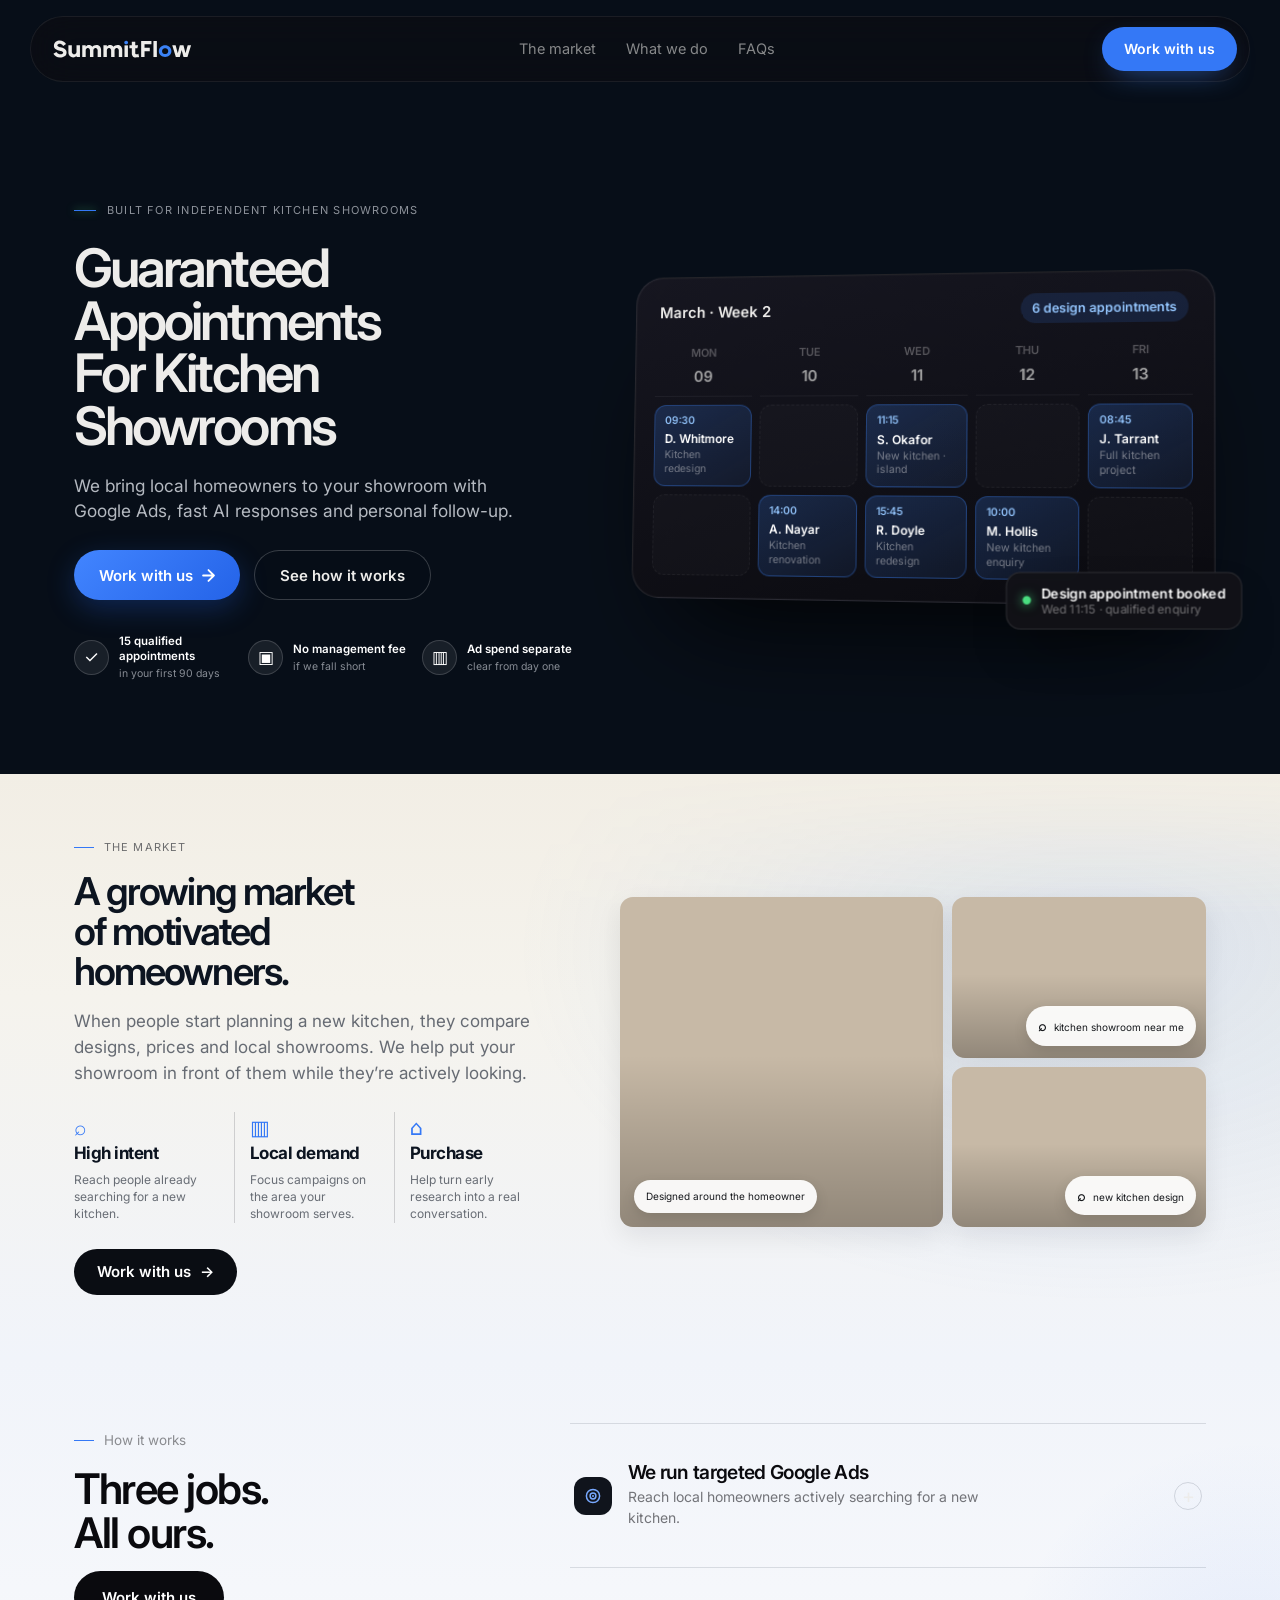
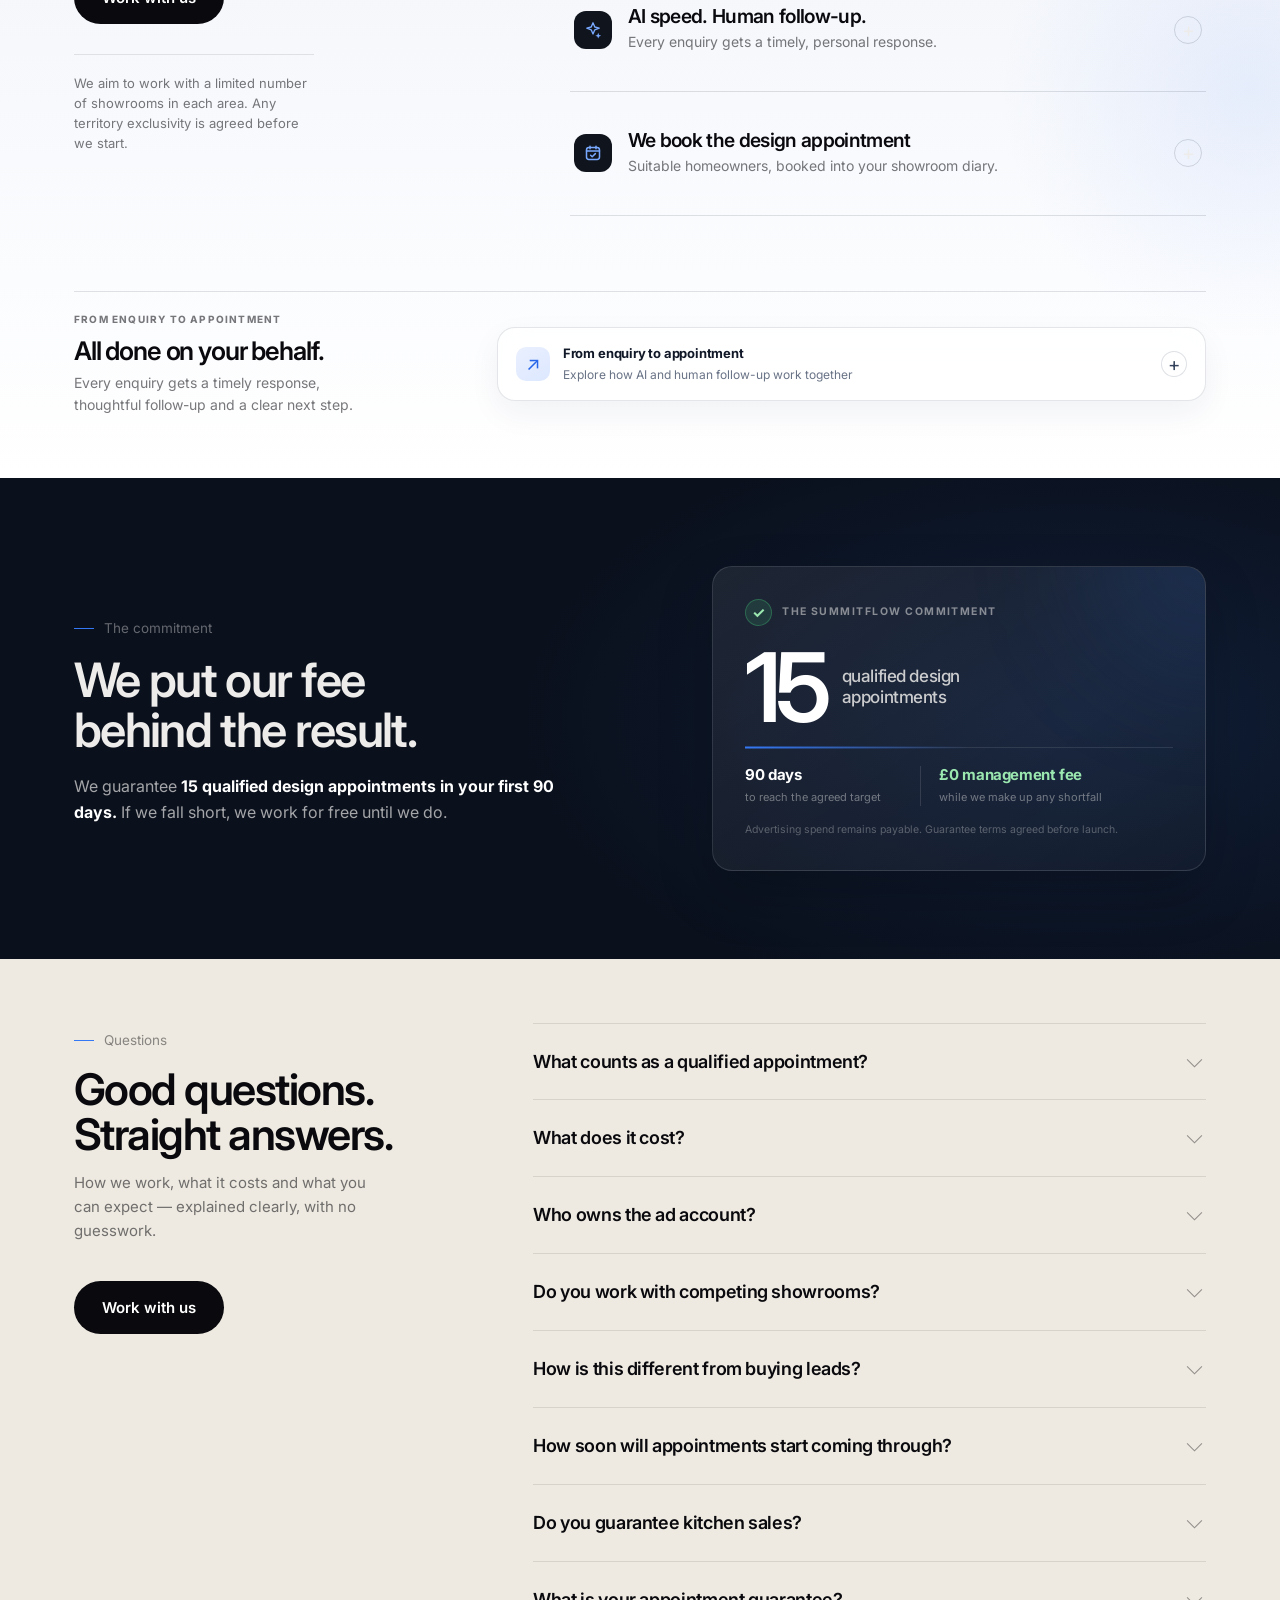
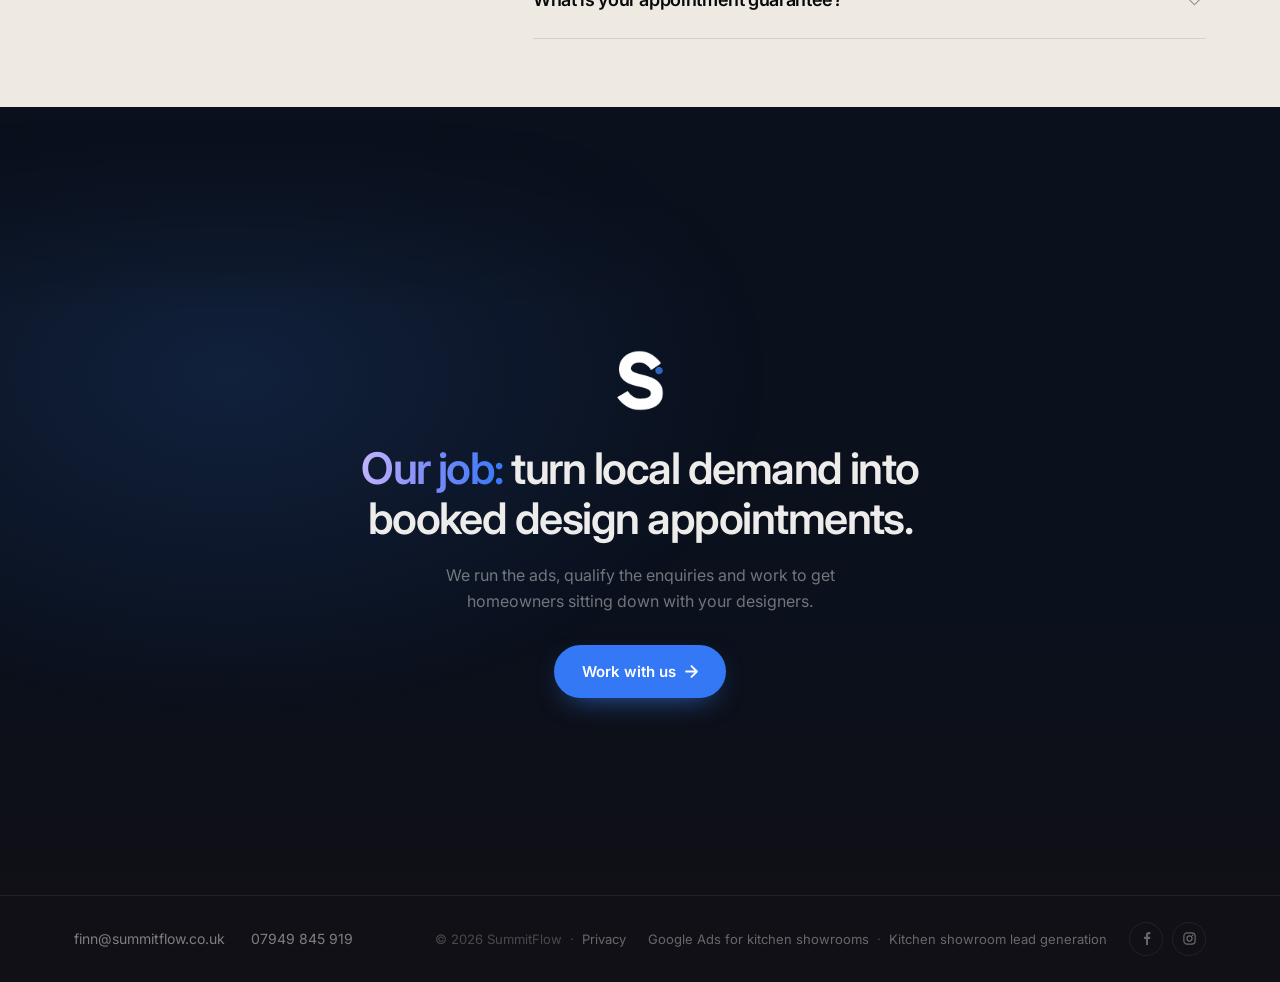
==== commit 962fc9bd: "Update appointment guarantee to 15 in index.html" ====
--- a/index.html
+++ b/index.html
@@ -117,7 +117,7 @@
         <a href="#offer" class="btn btn--ghost">See how it works</a>
       </div>
       <div class="hero-benefits ha a5">
-        <div><span class="benefit-icon">✓</span><p><strong>20 qualified appointments</strong><small>in your first 90 days</small></p></div>
+        <div><span class="benefit-icon">✓</span><p><strong>15 qualified appointments</strong><small>in your first 90 days</small></p></div>
         <div><span class="benefit-icon">▣</span><p><strong>No management fee</strong><small>if we fall short</small></p></div>
         <div><span class="benefit-icon">▥</span><p><strong>Ad spend separate</strong><small>clear from day one</small></p></div>
       </div>
@@ -262,11 +262,11 @@
     <div class="guarantee-copy rv">
       <p class="eyebrow">The commitment</p>
       <h2 class="h2">We put our fee behind the result.</h2>
-      <p class="lead">We guarantee <strong>20 qualified design appointments in your first 90 days.</strong> If we fall short, we work for free until we do.</p>
-    </div>
-    <div class="guarantee-card rv dl1" aria-label="Appointment guarantee: 20 qualified design appointments in 90 days">
+      <p class="lead">We guarantee <strong>15 qualified design appointments in your first 90 days.</strong> If we fall short, we work for free until we do.</p>
+    </div>
+    <div class="guarantee-card rv dl1" aria-label="Appointment guarantee: 15 qualified design appointments in 90 days">
       <div class="guarantee-card-top"><span class="guarantee-symbol" aria-hidden="true">✓</span><span>THE SUMMITFLOW COMMITMENT</span></div>
-      <div class="guarantee-number"><strong>20</strong><span>qualified design<br>appointments</span></div>
+      <div class="guarantee-number"><strong>15</strong><span>qualified design<br>appointments</span></div>
       <div class="guarantee-rule"><span></span></div>
       <div class="guarantee-card-bottom"><div><b>90 days</b><small>to reach the agreed target</small></div><div class="guarantee-protection"><b>£0 management fee</b><small>while we make up any shortfall</small></div></div>
       <p class="guarantee-disclaimer">Advertising spend remains payable. Guarantee terms agreed before launch.</p>
@@ -314,7 +314,7 @@
       </details>
       <details class="q rv dl3">
         <summary>What is your appointment guarantee?</summary>
-        <div class="q-body"><p>The current offer is 20 qualified design appointments within the first 90 days. If we don’t deliver, we continue managing the campaigns without our management fee until the agreed target is reached, subject to the agreed terms. Advertising spend is separate.</p></div>
+        <div class="q-body"><p>The current offer is 15 qualified design appointments within the first 90 days. If we don’t deliver, we continue managing the campaigns without our management fee until the agreed target is reached, subject to the agreed terms. Advertising spend is separate.</p></div>
       </details>
     </div>
   </div>
